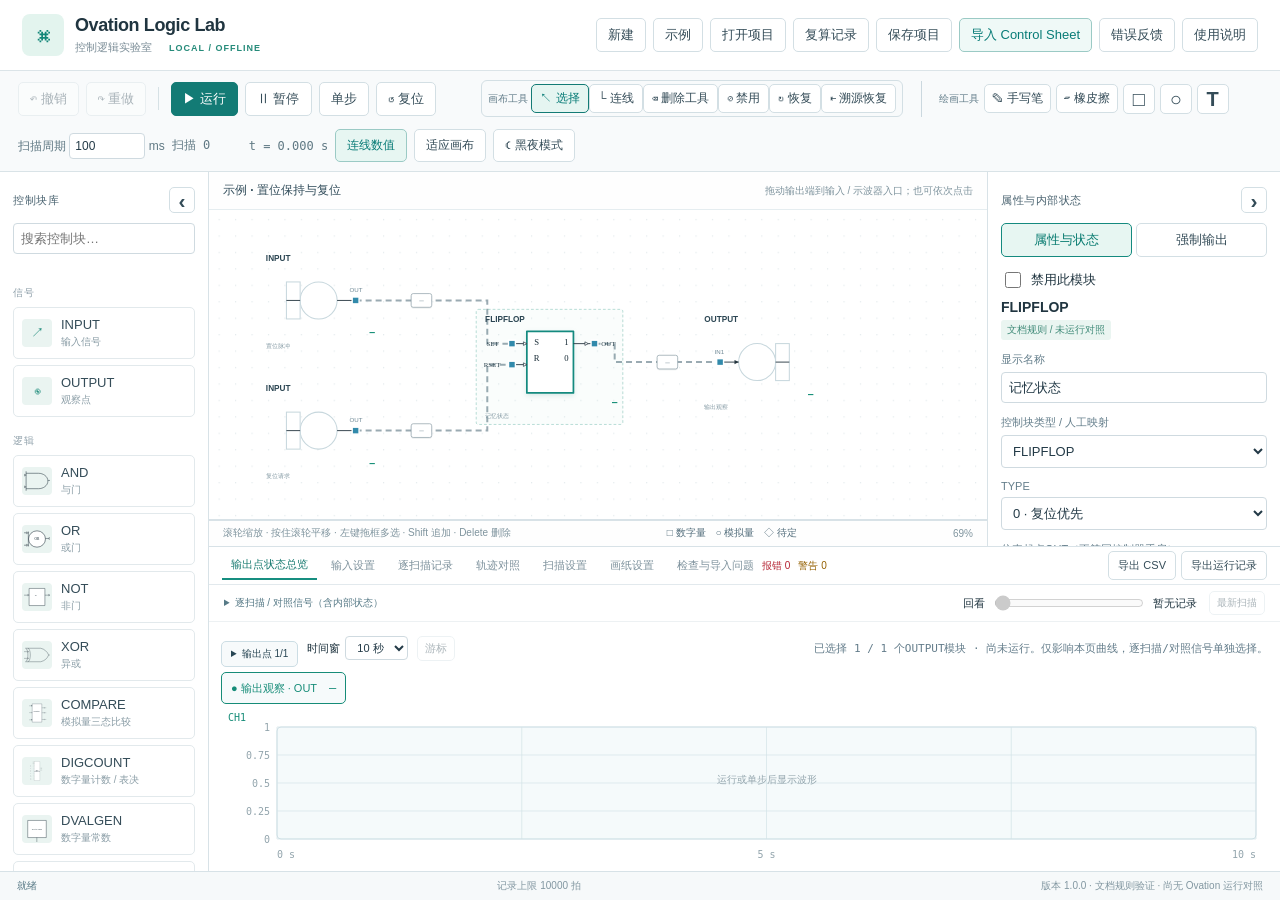
==== index.html @ c14dae56 "Release Ovation Logic Lab 1.0.0 Publish the sanitized offline simulator, current illustrated guide, " ====
<!doctype html>
<html lang="zh-CN"><head><meta charset="utf-8"><meta name="application-version" content="1.0.0"><meta name="viewport" content="width=device-width,initial-scale=1"><title>Ovation Logic Lab · 离线控制逻辑实验室</title><link rel="stylesheet" href="src/style.css"><script defer src="src/project-state.js"></script><script defer src="src/declared-interfaces.js"></script><script defer src="src/exact-math.js"></script><script defer src="src/basic-analog.js"></script><script defer src="src/elementary.js"></script><script defer src="src/pin-record-data.js"></script><script defer src="src/point-records.js"></script><script defer src="src/packed-words.js"></script><script defer src="src/firstout.js"></script><script defer src="src/bcd.js"></script><script defer src="src/transport.js"></script><script defer src="src/core.js"></script><script defer src="src/recompute.js"></script><script defer src="src/svg-identity.js"></script><script defer src="src/svg-structure.js"></script><script defer src="src/bindings.js"></script><script defer src="src/source-semantics.js"></script><script defer src="src/svg-port-names.js"></script><script defer src="src/macro-symbols.js"></script><script defer src="src/svg-auto-ports.js"></script><script defer src="src/sheet-title-block.js"></script><script defer src="src/manual-parameter-defaults.js"></script><script defer src="src/importer.js"></script><script defer src="src/connection-evidence.js"></script><script defer src="src/repair.js"></script><script defer src="src/macros.js"></script><script defer src="src/trace.js"></script><script defer src="src/reference-csv.js"></script><script defer src="src/signal-chart.js"></script><script defer src="src/scopes.js"></script><script defer src="src/source-preview.js"></script><script defer src="src/wire-display.js"></script><script defer src="src/manual-wires.js"></script><script defer src="src/wire-networks.js"></script><script defer src="src/text-input.js"></script><script defer src="src/manual-symbol-data.js"></script><script defer src="src/elementary-symbol-data.js"></script><script defer src="src/symbols.js"></script><script defer src="src/theme.js"></script><script defer src="src/vendor/xlsx.mini.min.js"></script><script defer src="src/input-wave-template.js"></script><script defer src="src/input-wave-excel.js"></script><script defer src="src/input-wave-editor.js"></script><script defer src="src/workspace-layout.js"></script><script defer src="src/paper.js"></script><script defer src="src/canvas-delete.js"></script><script defer src="src/annotations.js"></script><script defer src="src/feedback-report.js"></script><script defer src="src/feedback-ui.js"></script><script defer src="src/output-forces-ui.js"></script><script defer src="src/app.js"></script></head>
<body class="output-overview-open">
<header><div class="brand"><span class="brand-icon">⌘</span><div><h1>Ovation Logic Lab</h1><span>控制逻辑实验室 <b>LOCAL / OFFLINE</b></span></div></div><nav><button data-testid="new" id="new">新建</button><button id="example">示例</button><button id="open">打开项目</button><button id="recompute-record">复算记录</button><button data-testid="save" id="save">保存项目</button><button id="import" class="accent">导入 Control Sheet</button><button id="feedback">错误反馈</button><button id="help">使用说明</button></nav></header>
<section class="toolbar"><div><button id="undo" title="Ctrl+Z">↶ 撤销</button><button id="redo" title="Ctrl+Y">↷ 重做</button><span class="divider"></span><button data-testid="run" id="run" class="primary">▶ 运行</button><button id="pause">Ⅱ 暂停</button><button data-testid="step" id="step">单步</button><button data-testid="reset" id="reset">↺ 复位</button></div><div class="editor-tools"><div class="canvas-tools" role="toolbar" aria-label="画布工具"><span>画布工具</span><button id="select-tool" type="button" aria-pressed="true" title="选择与移动；Esc退出删除模式">↖ 选择</button><button id="wire-tool" type="button" aria-pressed="false" title="点击端口或主线起笔，点击空白放置折点，接到目标端口完成；Esc取消">└ 连线</button><button id="delete-tool" type="button" aria-pressed="false" title="点击删除元素，空白拖框批量删除；Esc退出">⌫ 删除工具</button><button id="disable-tool" type="button" aria-pressed="false" title="点击禁用模块，依赖它的下游自动暂停；保留连线">⊘ 禁用</button><button id="restore-tool" type="button" aria-pressed="false" title="点击恢复被禁用的模块">↻ 恢复</button><button id="trace-output-tool" type="button" aria-pressed="false" title="进入先禁用全部模块，再点击OUTPUT观察点或其IN1端子，累加恢复上游依赖；Esc退出">⇤ 溯源恢复</button></div><div class="drawing-tools" role="toolbar" aria-label="绘画工具"><span title="临时标注不保存，刷新或关闭页面后丢弃">绘画工具</span><button id="pen-tool" type="button" aria-expanded="false" aria-controls="pen-settings" aria-haspopup="dialog" aria-pressed="false" title="在网页上临时手写，Esc退出">✎ 手写笔</button><button id="eraser-tool" type="button" aria-pressed="false" aria-expanded="false" aria-controls="eraser-settings" aria-haspopup="dialog" title="局部擦除">▱ 橡皮擦</button><button id="rect-tool" type="button" class="drawing-symbol" aria-label="方框" aria-pressed="false" aria-expanded="false" aria-controls="rect-settings" aria-haspopup="dialog" title="拖拽画方框，Shift约束正方形">□</button><button id="ellipse-tool" type="button" class="drawing-symbol" aria-label="圆形与椭圆" aria-pressed="false" aria-expanded="false" aria-controls="ellipse-settings" aria-haspopup="dialog" title="拖拽画椭圆，Shift约束正圆">○</button><button id="text-tool" type="button" class="drawing-symbol" aria-label="添加文本" aria-pressed="false" aria-expanded="false" aria-controls="text-settings" aria-haspopup="dialog" title="点击位置输入文字，Ctrl+Enter完成，Esc取消">T</button></div></div><div class="timing"><label>扫描周期 <input id="period" type="number" value="100" min="0.001" step="0.001"> ms</label><span data-testid="tick" id="tick">扫描 0</span><span id="time">t = 0.000 s</span><button id="wire-values" aria-pressed="true" title="显示连线源端状态与数值，模拟量采用6位有效数字；悬停查看完整值">连线数值</button><button id="fit">适应画布</button><button id="theme-toggle" aria-pressed="false">☾ 黑夜模式</button></div></section>
<main><aside class="library"><div class="panel-label"><span class="panel-title">控制块库</span><button id="library-toggle" class="sidebar-toggle" type="button" aria-expanded="true" aria-controls="library-content" aria-label="收起控制块库" title="收起控制块库">‹</button></div><div id="library-content"><input id="search" type="search" placeholder="搜索控制块…"><div id="catalog"></div><div class="library-note">文档基准 REF_1100 · 2006<br>验证范围随块显示。待核查模式禁止运行。</div></div></aside>
<section class="canvas-panel"><div class="canvas-top"><span id="title">未命名逻辑</span><span id="execution-scope-summary" role="status" hidden></span><span id="canvas-hint">点击输出端口，再点击输入端口连线</span></div><div class="canvas-workspace"><svg id="canvas" tabindex="0" aria-label="逻辑组态画布"><defs><pattern id="grid" width="24" height="24" patternUnits="userSpaceOnUse"><circle cx="1" cy="1" r="0.8" fill="#cbd7dc"/></pattern></defs><rect id="paper-surface" pointer-events="none"/><rect id="grid-bg" x="-100000" y="-100000" width="200000" height="200000" fill="url(#grid)"/><rect id="paper-boundary" class="paper-boundary" aria-label="画纸边界" pointer-events="none"/><g id="title-block-layer" pointer-events="none"></g><g id="edge-layer"></g><g id="probe-layer"></g><g id="node-layer"></g><g id="scope-layer"></g><g id="gesture-layer" pointer-events="none"></g></svg><section id="source-panel" class="source-panel hidden"><div class="source-preview-head"><strong id="source-title">原SVG</strong><button id="source-close">关闭对照</button></div><div class="source-preview-tools"><button id="source-overview">整张原图</button><button id="source-focus">定位连接</button><span>滚轮缩放 · 拖动平移 · 点击对象查看属性</span></div><div id="source-viewport"></div><details id="source-object-panel" class="source-object-panel hidden"><summary>所选源对象 · 原始属性</summary><div id="source-object-links"></div><pre id="source-object-details"></pre></details><div id="source-description"></div><div id="source-warnings"></div></section></div><div class="canvas-bottom"><div id="workspace-splitter" role="separator" tabindex="0" aria-label="调整底部面板高度" aria-orientation="horizontal" aria-controls="results-panel" title="按住上沿上下拖动调整底部区域；双击恢复默认高度"></div><span id="selection-hint">滚轮缩放 · 按住滚轮平移 · 左键拖框多选 · Shift 追加 · Delete 删除</span><span class="pin-legend" title="输入和输出引脚形状表示手册定义的信号类型">□ 数字量　○ 模拟量　◇ 待定</span><span id="zoom">100%</span></div></section>
<aside class="inspector"><div class="panel-label"><span class="panel-title">属性与内部状态</span><button id="inspector-toggle" class="sidebar-toggle" type="button" aria-expanded="true" aria-controls="inspector-content" aria-label="收起属性与内部状态" title="收起属性与内部状态">›</button></div><div id="inspector-content"><div id="inspector-tabs" role="tablist" aria-label="模块设置"><button id="properties-tab" role="tab" aria-controls="properties" aria-selected="true">属性与状态</button><button id="forces-tab" role="tab" aria-controls="force-panel" aria-selected="false" tabindex="-1">强制输出</button></div><button id="force-clear-stale" hidden>取消本模块强制</button><div id="properties" role="tabpanel" aria-labelledby="properties-tab"></div><div id="force-panel" role="tabpanel" aria-labelledby="forces-tab" hidden></div></div></aside>
<section id="results-panel" class="results"><div class="results-head"><div><button class="tab active" data-tab="trends">输出点状态总览</button><button class="tab" data-tab="inputs">输入设置</button><button class="tab" data-tab="records">逐扫描记录</button><button class="tab" data-tab="compare">轨迹对照</button><button class="tab" data-tab="execution">扫描设置</button><button class="tab" data-tab="paper">画纸设置</button><button class="tab" data-tab="problems">检查与导入问题 <span class="problem-count error">报错 <span id="issue-count">0</span></span> <span class="problem-count warning">警告 <span id="warning-count">0</span></span></button></div><div><button id="export-csv">导出 CSV</button><button id="export-run">导出运行记录</button></div></div><div class="observation-controls"><details id="signal-picker"><summary>逐扫描 / 对照信号（含内部状态）</summary><div class="signal-actions"><button id="signals-default">前六路输出</button><button id="signals-selected">当前块</button><button id="signals-clear">清空选择</button></div><div id="signal-options"></div></details><label class="history-control">回看 <input id="history-cursor" type="range" min="0" max="0" value="0" step="1" disabled><span id="history-label">暂无记录</span></label><button id="history-latest">最新扫描</button></div><div id="inputs" class="tab-content hidden"><div class="input-settings-toolbar"><label>选择INPUT输入源 <select id="input-source" aria-label="选择INPUT输入源"></select></label><span>时间单位：秒；类型受已连接引脚限制。切换输入源保留草稿，应用后才参与仿真。</span></div><div id="input-settings"></div></div><div id="trends" class="tab-content"><div class="overview-toolbar"><details id="output-overview-picker"><summary>输出点 <span id="output-overview-count">0/0</span></summary><div class="output-overview-controls"><div><strong>选择OUTPUT模块</strong><button id="output-overview-all">全部输出点</button><button id="output-overview-clear">清空输出点</button></div><div id="output-overview-options"></div></div></details><label>时间窗 <select id="overview-window" aria-label="输出总览时间窗"><option value="1">1 秒</option><option value="5">5 秒</option><option value="10" selected>10 秒</option><option value="30">30 秒</option></select></label><button id="overview-cursor" aria-pressed="false" title="开启后点击或拖动图表查看历史采样值">游标</button><span id="output-overview-summary"></span></div><div id="legend"></div><svg id="chart" class="signal-chart" viewBox="0 0 600 200" preserveAspectRatio="none" aria-label="信号变化曲线"></svg></div><div id="records" class="tab-content hidden"></div><div id="compare" class="tab-content hidden"><div class="compare-form"><label>参考 JSON / CSV <input id="reference-file" type="file" accept=".json,.csv"></label><span id="reference-name">未载入</span><label>来源 <select id="reference-kind"><option value="">请选择来源</option><option value="simulator">模拟器生成</option><option value="manual">人工整理</option><option value="ovation-runtime">Ovation 运行采集</option></select></label><label>来源与工况依据 <input id="reference-note" type="text" placeholder="设备/版本、工况、采集或整理方法"></label><label>绝对容差 <input id="compare-abs" type="number" min="0" step="any" value="0"></label><label>相对容差 <input id="compare-rel" type="number" min="0" step="any" value="0"></label><label>时间容差（秒）<input id="compare-time" type="number" min="0" step="any" value="0"></label><button id="compare-run">对照所选信号</button><button id="export-comparison" disabled>导出对照报告</button></div><div id="comparison-result" class="source-note">先运行当前组态，选择观察信号，并载入参考轨迹。按相同 tick 对齐；布尔值精确比较。参考格式见 README。</div></div><div id="execution" class="tab-content hidden"></div><div id="paper" class="tab-content hidden"></div><div id="problems" class="tab-content hidden"><div id="issues" data-testid="issues"></div></div></section>
</main><footer><span data-testid="status" id="status" role="status">就绪</span><span id="recording-capacity"></span><span>版本 1.0.0 · 文档规则验证 · 尚无 Ovation 运行对照</span></footer>

<div id="pen-settings" class="drawing-settings" data-drawing-settings="pen" popover="auto" role="dialog" aria-label="手写笔设置"><div class="drawing-settings-head"><strong>手写笔</strong><button id="pen-settings-close" type="button" aria-label="关闭手写笔设置">×</button></div><label class="pen-width-label">粗细<select id="pen-width" aria-label="笔画粗细"><option value="1">1</option><option value="2">2</option><option value="4" selected>4</option><option value="8">8</option><option value="12">12</option><option value="16">16</option></select></label><div class="annotation-colors" role="group" aria-label="手写笔颜色"><button type="button" data-drawing-color="#dc2626" data-pen-color="#dc2626" aria-label="红色" title="红色" aria-pressed="true" style="--pen-color:#dc2626"></button><button type="button" data-drawing-color="#ea580c" data-pen-color="#ea580c" aria-label="橙色" title="橙色" aria-pressed="false" style="--pen-color:#ea580c"></button><button type="button" data-drawing-color="#eab308" data-pen-color="#eab308" aria-label="黄色" title="黄色" aria-pressed="false" style="--pen-color:#eab308"></button><button type="button" data-drawing-color="#16a34a" data-pen-color="#16a34a" aria-label="绿色" title="绿色" aria-pressed="false" style="--pen-color:#16a34a"></button><button type="button" data-drawing-color="#2563eb" data-pen-color="#2563eb" aria-label="蓝色" title="蓝色" aria-pressed="false" style="--pen-color:#2563eb"></button><button type="button" data-drawing-color="#9333ea" data-pen-color="#9333ea" aria-label="紫色" title="紫色" aria-pressed="false" style="--pen-color:#9333ea"></button><button type="button" data-drawing-color="#111827" data-pen-color="#111827" aria-label="黑色" title="黑色" aria-pressed="false" style="--pen-color:#111827"></button><button type="button" data-drawing-color="#ffffff" data-pen-color="#ffffff" aria-label="白色" title="白色" aria-pressed="false" style="--pen-color:#ffffff"></button></div></div>
<div id="rect-settings" class="drawing-settings" data-drawing-settings="rect" popover="auto" role="dialog" aria-label="方框设置"><div class="drawing-settings-head"><strong>方框</strong><button id="rect-settings-close" type="button" aria-label="关闭方框设置">×</button></div><label class="pen-width-label">粗细<select id="rect-width" aria-label="笔画粗细"><option value="1">1</option><option value="2">2</option><option value="4" selected>4</option><option value="8">8</option><option value="12">12</option><option value="16">16</option></select></label><div class="annotation-colors" role="group" aria-label="方框颜色"><button type="button" data-drawing-color="#dc2626" aria-label="红色" title="红色" aria-pressed="true" style="--pen-color:#dc2626"></button><button type="button" data-drawing-color="#ea580c" aria-label="橙色" title="橙色" aria-pressed="false" style="--pen-color:#ea580c"></button><button type="button" data-drawing-color="#eab308" aria-label="黄色" title="黄色" aria-pressed="false" style="--pen-color:#eab308"></button><button type="button" data-drawing-color="#16a34a" aria-label="绿色" title="绿色" aria-pressed="false" style="--pen-color:#16a34a"></button><button type="button" data-drawing-color="#2563eb" aria-label="蓝色" title="蓝色" aria-pressed="false" style="--pen-color:#2563eb"></button><button type="button" data-drawing-color="#9333ea" aria-label="紫色" title="紫色" aria-pressed="false" style="--pen-color:#9333ea"></button><button type="button" data-drawing-color="#111827" aria-label="黑色" title="黑色" aria-pressed="false" style="--pen-color:#111827"></button><button type="button" data-drawing-color="#ffffff" aria-label="白色" title="白色" aria-pressed="false" style="--pen-color:#ffffff"></button></div></div>
<div id="ellipse-settings" class="drawing-settings" data-drawing-settings="ellipse" popover="auto" role="dialog" aria-label="圆形与椭圆设置"><div class="drawing-settings-head"><strong>圆形与椭圆</strong><button id="ellipse-settings-close" type="button" aria-label="关闭圆形与椭圆设置">×</button></div><label class="pen-width-label">粗细<select id="ellipse-width" aria-label="笔画粗细"><option value="1">1</option><option value="2">2</option><option value="4" selected>4</option><option value="8">8</option><option value="12">12</option><option value="16">16</option></select></label><div class="annotation-colors" role="group" aria-label="圆形与椭圆颜色"><button type="button" data-drawing-color="#dc2626" aria-label="红色" title="红色" aria-pressed="true" style="--pen-color:#dc2626"></button><button type="button" data-drawing-color="#ea580c" aria-label="橙色" title="橙色" aria-pressed="false" style="--pen-color:#ea580c"></button><button type="button" data-drawing-color="#eab308" aria-label="黄色" title="黄色" aria-pressed="false" style="--pen-color:#eab308"></button><button type="button" data-drawing-color="#16a34a" aria-label="绿色" title="绿色" aria-pressed="false" style="--pen-color:#16a34a"></button><button type="button" data-drawing-color="#2563eb" aria-label="蓝色" title="蓝色" aria-pressed="false" style="--pen-color:#2563eb"></button><button type="button" data-drawing-color="#9333ea" aria-label="紫色" title="紫色" aria-pressed="false" style="--pen-color:#9333ea"></button><button type="button" data-drawing-color="#111827" aria-label="黑色" title="黑色" aria-pressed="false" style="--pen-color:#111827"></button><button type="button" data-drawing-color="#ffffff" aria-label="白色" title="白色" aria-pressed="false" style="--pen-color:#ffffff"></button></div></div>
<div id="text-settings" class="drawing-settings" data-drawing-settings="text" popover="auto" role="dialog" aria-label="文本设置"><div class="drawing-settings-head"><strong>文本</strong><button id="text-settings-close" type="button" aria-label="关闭文本设置">×</button></div><label class="drawing-size-label" for="text-size">字号 <input id="text-size" type="number" min="8" max="96" step="1" value="20" aria-label="文本字号"><span>px</span></label><div class="annotation-colors" role="group" aria-label="文本颜色"><button type="button" data-drawing-color="#dc2626" aria-label="红色" title="红色" aria-pressed="true" style="--pen-color:#dc2626"></button><button type="button" data-drawing-color="#ea580c" aria-label="橙色" title="橙色" aria-pressed="false" style="--pen-color:#ea580c"></button><button type="button" data-drawing-color="#eab308" aria-label="黄色" title="黄色" aria-pressed="false" style="--pen-color:#eab308"></button><button type="button" data-drawing-color="#16a34a" aria-label="绿色" title="绿色" aria-pressed="false" style="--pen-color:#16a34a"></button><button type="button" data-drawing-color="#2563eb" aria-label="蓝色" title="蓝色" aria-pressed="false" style="--pen-color:#2563eb"></button><button type="button" data-drawing-color="#9333ea" aria-label="紫色" title="紫色" aria-pressed="false" style="--pen-color:#9333ea"></button><button type="button" data-drawing-color="#111827" aria-label="黑色" title="黑色" aria-pressed="false" style="--pen-color:#111827"></button><button type="button" data-drawing-color="#ffffff" aria-label="白色" title="白色" aria-pressed="false" style="--pen-color:#ffffff"></button></div></div>
<div id="eraser-settings" popover="auto" role="dialog" aria-label="橡皮擦模式"><div class="eraser-settings-head"><button id="eraser-settings-close" type="button" aria-label="关闭橡皮擦设置">×</button></div><button class="eraser-option" type="button" data-eraser-mode="stroke" aria-pressed="false"><strong>整笔擦除</strong></button><button class="eraser-option" type="button" data-eraser-mode="local" aria-pressed="true"><strong>局部擦除</strong></button><div id="eraser-size-controls"><label for="eraser-size">大小</label><input id="eraser-size" type="range" min="4" max="120" step="1" value="24" aria-label="局部擦除大小"><input id="eraser-size-value" type="number" min="4" max="120" step="1" value="24" aria-label="局部擦除直径"><span>px</span></div></div>
<dialog id="feedback-dialog" aria-labelledby="feedback-heading">
 <div class="feedback-head"><div><h2 id="feedback-heading">错误反馈</h2><p>写清问题、添加图片，导出后作为邮件附件发给开发者。</p></div><button id="feedback-dismiss" type="button" aria-label="关闭反馈">×</button></div>
 <div class="feedback-body"><p class="feedback-tip">所有内容均可选填，可直接导出。当前仿真已暂停。草稿保留在本页，关闭反馈窗口后仍可继续填写；刷新或关闭网页后清空。</p>
 <div class="feedback-grid"><fieldset><legend>1. 描述问题</legend>
  <label for="feedback-title">一句话概括问题</label><input id="feedback-title" type="text" maxlength="120" placeholder="例如：导入后，AND的IN3没有连线">
  <div class="feedback-field-row"><div><label for="feedback-area">问题发生在哪个区域？</label><select id="feedback-area"><option value="">未指定（可选）</option><option>导入 Control Sheet</option><option>画布与连线</option><option>模块参数与引脚</option><option>输入设置</option><option>运行与输出</option><option>示波器</option><option>保存与打开</option><option>其他</option></select></div><div><label for="feedback-object">涉及哪个模块或页面？</label><input id="feedback-object" type="text" placeholder="例如：进水阀延时 / ONDELAY"></div></div>
  <label for="feedback-steps">怎么操作会出现？</label><textarea id="feedback-steps" rows="3" placeholder="1. 打开哪个文件或示例&#10;2. 修改了什么、点击了什么&#10;3. 在哪一步出现问题"></textarea>
  <label for="feedback-expected">原本期望看到什么？</label><textarea id="feedback-expected" rows="2" placeholder="例如：输入置位0.4秒后，OUT应变为TRUE"></textarea>
  <label for="feedback-actual">实际出现了什么现象？</label><textarea id="feedback-actual" rows="3" placeholder="例如：ACT停在0.3，OUT一直为FALSE；也可粘贴报错文字"></textarea>
  <label for="feedback-frequency">能否重复出现？</label><select id="feedback-frequency"><option value="">暂不确定</option><option>每次都发生</option><option>偶尔发生</option><option>只出现过一次</option></select>
 </fieldset><div class="feedback-side"><fieldset><legend>2. 添加截图或图片 <span id="feedback-image-count">0/6</span></legend><div class="feedback-image-actions"><button id="feedback-capture" type="button">截图</button><button id="feedback-add-image" type="button">选择图片</button><input id="feedback-images" type="file" accept="image/png,image/jpeg,image/webp" multiple hidden></div><p>点击“截图”后，在浏览器中选择当前窗口或标签页；取得一张图片后立即停止共享。</p><p>也可按 <kbd>Win</kbd> + <kbd>Shift</kbd> + <kbd>S</kbd> 截取局部，回到这里按 <kbd>Ctrl</kbd> + <kbd>V</kbd> 粘贴。每张图下可补充说明。</p><p class="source-note">图片可选，支持PNG/JPG/WebP；最多6张，每张不超过10MB。</p><div id="feedback-image-list"></div></fieldset>
 <fieldset><legend>3. 选择复现资料并导出</legend><p id="feedback-context"></p><button id="feedback-update" type="button">更新现场记录</button><p>自动附上软件版本、当前报错/警告、所选模块、当前扫描快照和页面异常记录。</p><label class="feedback-check"><input id="feedback-include-project" type="checkbox" checked>附上当前工程（含原始导入资料，便于复现）</label><label class="feedback-check"><input id="feedback-include-run" type="checkbox">附完整运行记录（包含工程，供复算）</label><small id="feedback-run-count"></small><p>导出ZIP内有文字说明、结构化记录和独立图片，开发者与大模型均可读取。</p></fieldset></div></div></div>
 <div class="feedback-foot"><p id="feedback-status" role="status">内容均可选填，可按需要添加文字、图片或附件后导出。</p><div><button id="feedback-new" type="button">清空重填</button><button id="feedback-close" type="button">关闭，保留草稿</button><button id="feedback-export" type="button" class="primary">导出反馈ZIP</button></div></div>
</dialog>
<canvas id="annotation-canvas" aria-label="临时绘图标注"></canvas><dialog id="import-sheet-dialog" aria-labelledby="import-sheet-title"><h2 id="import-sheet-title">选择要编辑的 Control Sheet</h2><p>这些文件包含多张候选图纸。请选择主图；宏文件保留为定义，其余主图只保留原文并提示。取消可返回当前图纸。</p><p id="import-sheet-info" role="status"></p><div id="import-sheet-choices" role="radiogroup" aria-label="候选图纸"></div><div class="recompute-actions"><button id="import-sheet-apply" class="primary" disabled>导入所选主图</button><button id="import-sheet-cancel">取消</button></div></dialog>
<dialog id="recompute-dialog" aria-labelledby="recompute-title"><h2 id="recompute-title">运行记录复算</h2><p id="recompute-info"></p><p class="source-note">按记录工程及声明模型用当前引擎复算全部快照。当前运行已暂停；载入前保留画布和历史。复算一致不代表来源真实性或Ovation现场准确性。</p><progress id="recompute-progress" value="0" max="1"></progress><p id="recompute-status" role="status"></p><pre id="recompute-details"></pre><div class="recompute-actions"><button id="recompute-start" class="primary" disabled>开始复算</button><button id="recompute-load" disabled>载入结果</button><button id="recompute-report" disabled>导出报告</button><button id="recompute-close">关闭</button></div></dialog>
<input id="recompute-file" type="file" accept=".json" hidden>
<input id="open-file" type="file" accept=".json" hidden><input id="import-files" data-testid="import-files" type="file" accept=".svg,.mcr,.tft,.xml" multiple hidden>
</body></html>
---- src/style.css ----
:root{font-family:Inter,"Segoe UI","Microsoft YaHei",sans-serif;color:#203540;background:#edf2f4;font-size:13px;font-synthesis:none}*{box-sizing:border-box}body{margin:0;height:100vh;min-width:1080px;min-height:700px;display:flex;flex-direction:column}button,input,select,textarea{font:inherit}button{border:1px solid #d3dfe4;border-radius:5px;background:#fff;color:#344c58;padding:7px 11px;cursor:pointer;white-space:nowrap}button:hover{border-color:#199b93;background:#f0fbf9}button:disabled{opacity:.4;cursor:default}button.primary{background:#137b75;border-color:#137b75;color:white}button.accent{color:#087c77;border-color:#9bcac5;background:#eff9f7}input,select,textarea{border:1px solid #cfdae0;border-radius:4px;background:white;padding:7px;color:#233a47;max-width:100%}textarea{resize:vertical;min-height:70px;font-family:Consolas,monospace}header{display:flex;justify-content:space-between;align-items:center;padding:14px 22px;background:#fff;border-bottom:1px solid #dbe4e8;gap:16px}h1{font-size:18px;margin:0 0 3px;font-weight:650;letter-spacing:-.4px}.brand{display:flex;align-items:center;gap:11px}.brand-icon{font-size:28px;background:#e3f4ee;color:#128779;border-radius:8px;width:42px;height:42px;text-align:center;line-height:42px}.brand>div>span{font-size:11px;color:#7b8d97}.brand b{font-size:9px;color:#268b7a;letter-spacing:1px;margin-left:14px}nav{display:flex;gap:7px}.toolbar{display:flex;justify-content:space-between;align-items:center;background:#f8fafb;padding:9px 18px;border-bottom:1px solid #d9e3e7;gap:12px}.toolbar>div{display:flex;gap:7px;align-items:center}.divider{width:1px;background:#d6e1e5;height:23px;margin:0 5px}.timing{font-size:12px;color:#607984}.timing input{width:76px;padding:5px}#tick,#time{font-family:Consolas,monospace;min-width:70px}main{flex:1;min-height:0;display:grid;grid-template-columns:208px minmax(360px,1fr) 292px;grid-template-rows:minmax(260px,1fr) 248px;gap:1px;background:#d8e2e7}.library,.inspector{background:#fff;overflow:auto;padding:15px 13px}.library{grid-row:1/3}.panel-label{font-size:11px;font-weight:700;letter-spacing:.8px;margin-bottom:15px;color:#4a6370}.panel-label span{font-size:10px;color:#93a2aa;float:right;font-weight:400}#search{width:100%;margin-bottom:15px}.group-title{font-size:10px;color:#90a1ab;margin:17px 0 7px;letter-spacing:1px}.block-choice{display:flex;align-items:center;gap:9px;width:100%;margin-bottom:6px;padding:9px 8px;text-align:left;border-color:#e2e9ec}.block-choice .glyph{width:30px;height:28px;border-radius:4px;background:#eaf4f1;color:#248f7e;display:grid;place-items:center;font-size:13px}.block-choice small{display:block;color:#8a9da6;font-size:10px;margin-top:3px}.block-choice.pending .glyph{background:#fff3df;color:#ab7e38}.library-note{font-size:10px;color:#81959f;line-height:1.8;margin-top:24px;border-top:1px solid #e4ebee;padding-top:15px}.canvas-panel{display:flex;flex-direction:column;min-height:0;background:#f8fbfc;position:relative;overflow:hidden}.canvas-top,.canvas-bottom{display:flex;justify-content:space-between;gap:16px;align-items:center;color:#7f949e;font-size:10px;padding:10px 14px;background:#ffffffd9}.canvas-top{border-bottom:1px solid #e5edf0}.canvas-top #title{color:#324d5b;font-size:12px;font-weight:600}.canvas-bottom{border-top:1px solid #e5edf0;padding:6px 14px}#canvas{flex:1;min-height:0;width:100%;outline:none;touch-action:none;user-select:none}#canvas.connecting{cursor:crosshair}.logic-node{cursor:grab}.node-body{fill:#fff;stroke:#c7d7dd;stroke-width:1.5}.logic-node.selected .node-body{stroke:#148a7f;stroke-width:2.5;filter:drop-shadow(0 3px 4px #0e6f6b22)}.logic-node.unknown .node-body{fill:#fff8eb;stroke:#dba755;stroke-dasharray:5 3}.node-title{font-size:12px;font-weight:600;fill:#2c4653}.node-subtitle{font-size:9px;fill:#8399a3}.node-value{font-size:13px;fill:#0c8b72;font-family:Consolas,monospace;font-weight:700}.port-label{font-size:9px;fill:#6d8794}.port{fill:#8298a6;stroke:#fff;stroke-width:2;cursor:crosshair}.port.boolean{fill:#328aab}.port.analog{fill:#a37bb9}.port:hover{stroke:#0c9d88;stroke-width:4}.wire{fill:none;stroke:#91abb7;stroke-width:2;cursor:pointer}.wire:hover{stroke-width:4}.inspector .empty{color:#8b9fa9;line-height:1.9;margin:24px 4px}.field{display:grid;gap:5px;margin:12px 0}.field label{font-size:11px;color:#647e8b}.field input,.field select,.field textarea{width:100%}.field-row{display:flex;gap:8px}.field-row .field{flex:1}.prop-section{border-top:1px solid #e5ecef;margin-top:15px;padding-top:12px;font-size:11px;color:#5e7a88}.prop-title{font-weight:650;font-size:14px;margin:0 0 5px}.badge{display:inline-block;font-size:10px;border-radius:3px;padding:3px 6px;background:#eaf5f1;color:#428c7a}.badge.warn{background:#fff3df;color:#a27732}.source-note{font-size:10px;line-height:1.6;color:#8799a3;margin:10px 0}.property-actions{display:flex;gap:6px;margin-top:14px}.property-actions button{flex:1}#state-view{font-family:Consolas,monospace;white-space:pre-wrap;color:#327b6e;font-size:11px}.results{grid-column:2/4;background:#fff;min-height:0;display:flex;flex-direction:column}.results-head{display:flex;align-items:center;justify-content:space-between;border-bottom:1px solid #e2e9ed;padding:4px 13px;gap:12px}.results-head>div{display:flex;gap:5px}.results-head button{font-size:11px;padding:6px 9px}.tab{border:none;border-radius:0;color:#7e929d;background:none}.tab.active{border-bottom:2px solid #168e80;color:#197b71}.tab-content{padding:10px 15px;overflow:auto;flex:1;min-height:0}.hidden{display:none!important}#trends{display:flex;flex-direction:column}#legend{display:flex;gap:16px;font-size:10px;color:#728c99;flex-wrap:wrap;min-height:20px}#chart{width:100%;flex:1;min-height:95px;overflow:visible}#chart text{font:10px Consolas,monospace;fill:#93a5ad}#chart .gridline{stroke:#edf1f3;stroke-width:1}.issue{padding:9px 10px;border:1px solid #eedbc0;border-left:3px solid #d1a257;border-radius:3px;margin-bottom:7px;background:#fffcf7;display:flex;justify-content:space-between;gap:12px;font-size:11px;align-items:center}.issue.warning{border-color:#dfe7eb;border-left-color:#89a9b8;background:#f9fbfc}.issue button{font-size:10px;padding:4px 7px}.issue small{color:#95a0a7;display:block;margin-top:3px}table{border-collapse:collapse;width:100%;font:11px Consolas,monospace;white-space:nowrap}th,td{border-bottom:1px solid #e6edef;padding:6px 10px;text-align:right}th{background:#f4f8f9;color:#758c96;position:sticky;top:0}footer{display:flex;justify-content:space-between;gap:18px;background:#f6f9fa;border-top:1px solid #d7e2e7;padding:7px 17px;font-size:10px;color:#8297a1}#status{color:#557784;overflow:hidden;text-overflow:ellipsis;white-space:nowrap;max-width:70%}#status.error{color:#af6336}details{font-size:10px;color:#81939b;margin-top:12px}details pre{white-space:pre-wrap;word-break:break-all;max-height:180px;overflow:auto}.port-pending{stroke:#e19c2d!important;stroke-width:4!important}@media(max-height:800px){main{grid-template-rows:minmax(230px,1fr) 190px}header{padding:9px 18px}.block-choice{padding:7px}}

.candidate-card{border:1px dashed #cda65d;background:#fffaf0;border-radius:5px;padding:12px;margin:0 0 12px;font-size:11px}.candidate-controls{display:flex;gap:12px}.candidate-controls>div{display:flex;gap:8px;flex:1}.candidate-controls .field{flex:1;margin:5px 0}.candidate-card>input{width:100%;margin:8px 0}.candidate-actions{display:flex;gap:8px}.candidate-card select{font-size:11px}
.input-pin{font-size:11px;padding:8px 0;border-bottom:1px solid #edf1f3}.input-pin button{margin-top:5px;max-width:100%;overflow-wrap:anywhere;font-size:10px}.wave-switch{display:flex;gap:6px;align-items:end;margin-bottom:6px}.wave-switch .field{min-width:0;flex:1;margin:4px 0}.wave-switch button{padding:5px;margin-bottom:4px}
.observation-controls{display:flex;align-items:center;gap:12px;padding:6px 15px;border-bottom:1px solid #edf1f3;font-size:11px;position:relative}.observation-controls button{font-size:10px;padding:4px 7px}#signal-picker{margin:0;color:#577a87}#signal-picker[open]{position:absolute;top:5px;left:15px;z-index:5;background:#fff;border:1px solid #d7e2e7;padding:8px;box-shadow:0 5px 20px #1f4a6420;width:330px}.signal-actions{display:flex;gap:5px;margin:8px 0}#signal-options{max-height:210px;overflow:auto}#signal-options label{display:flex;gap:6px;align-items:center;padding:4px;font-size:11px;overflow-wrap:anywhere}.history-control{margin-left:auto;display:flex;align-items:center;gap:7px;white-space:nowrap}.history-control input{width:150px;padding:0}#chart .history-marker{stroke:#587e91;stroke-dasharray:4 3}tr.current-scan td{background:#eef8f4}
.compare-form{display:flex;flex-wrap:wrap;gap:6px 12px;align-items:end;font-size:11px}.compare-form label{display:flex;flex-direction:column;gap:4px}.compare-form input[type=number]{width:105px}.compare-form input[type=text]{width:270px}.compare-form input[type=file]{width:170px;font-size:10px}.compare-form button{font-size:11px}.comparison-summary{font-size:12px;font-weight:600;color:#477b72}#comparison-result td:nth-child(3){text-align:left}
.scope-object{overflow:visible}.scope-panel{width:100%;height:100%;background:#fff;border:1.5px solid #8bb8b2;border-radius:8px;box-shadow:0 5px 15px #264a6026;display:flex;flex-direction:column;position:relative;color:#294b58;font-size:12px;user-select:text;overflow:hidden}.scope-head{display:flex;align-items:center;gap:6px;padding:6px 8px;background:#edf7f3;border-bottom:1px solid #d7e9e3;flex-shrink:0}.scope-head [data-scope-drag]{cursor:move;white-space:nowrap;touch-action:none;user-select:none;font-size:11px;padding:5px 2px}.scope-head input{min-width:0;flex:1;padding:3px 5px;border-color:transparent;background:transparent;font-weight:600}.scope-head input:focus{border-color:#8bb8b2;background:white}.scope-head button{border:none;background:transparent;font-size:18px;padding:0 5px;line-height:25px}.scope-tools{display:flex;align-items:center;justify-content:space-between;gap:8px;padding:5px 10px;border-bottom:1px solid #edf1f2;font-size:11px;position:relative;z-index:1}.scope-tools details{margin:0;color:#267c72;font-size:11px}.scope-tools summary{cursor:pointer}.scope-tools select{padding:3px;font-size:10px}.scope-picker{position:absolute;top:30px;left:8px;right:8px;max-height:155px;overflow:auto;padding:7px;background:white;border:1px solid #9ac6bc;border-radius:4px;box-shadow:0 3px 10px #20403922}.scope-picker button{font-size:10px;padding:3px 7px;margin:0 6px 4px 0}.scope-picker label{display:flex;align-items:center;gap:6px;padding:4px;font-size:11px;overflow-wrap:anywhere}.scope-time{font:10px Consolas,"Microsoft YaHei",monospace;color:#7e929c;padding:5px 10px;flex-shrink:0}.scope-values{flex:1;min-height:0;overflow:auto;padding:0 10px 15px}.scope-lane{padding:5px 0;border-bottom:1px solid #e9f0f2}.scope-caption{display:flex;justify-content:space-between;align-items:baseline;gap:8px;font-size:10px;overflow-wrap:anywhere}.scope-caption span{min-width:0}.scope-caption strong{font:11px Consolas,monospace;white-space:nowrap;user-select:text}.scope-plot{width:100%;height:70px;display:block;overflow:hidden}.scope-plot text{font:10px Consolas,monospace;fill:#7e929c}.scope-grid{stroke:#e6eeef;stroke-width:1}.scope-warning{color:#b17b36;font-size:10px;margin:4px 0}.scope-empty{font-size:11px;color:#78929b;padding:14px 0}.scope-lane button{font-size:10px;padding:3px 7px}.scope-resize{position:absolute;bottom:2px;right:2px;width:16px;height:16px;cursor:nwse-resize;touch-action:none;background:repeating-linear-gradient(135deg,transparent,transparent 3px,#88b3ad 3px,#88b3ad 4px);clip-path:polygon(100% 0,100% 100%,0 100%)}

.probe-wire{fill:none;stroke-width:2;stroke-dasharray:5 4;cursor:pointer;pointer-events:stroke}.probe-wire:hover,.probe-wire.selected{stroke-width:4;stroke-dasharray:8 3}.scope-probe-input{fill:#fff;stroke:#168c78;stroke-width:2.5;cursor:crosshair}.scope-probe-input:hover{fill:#d6f4eb;stroke-width:4}.state-probe-source{fill:#fff;stroke-width:2;pointer-events:none}.scope-tools [data-scope-connect]{padding:3px 6px;font-size:10px;color:#087c77;background:#eff9f7;border-color:#a5cec6}.state-probe-choice{font-size:10px;padding:5px 7px;margin:3px 4px 3px 0;color:#087c77}

.probe-hit{stroke:transparent;stroke-width:12;fill:none;pointer-events:stroke;cursor:pointer}

.import-audit-summary{font-size:11px;padding:10px 12px;margin-bottom:10px;border:1px solid #c6e2da;border-radius:5px;background:#f2faf7;color:#3e7165}.import-audit-summary p{font-size:10px;color:#78928b}.import-audit-summary button{font-size:11px;padding:5px 8px}

.canvas-workspace{display:flex;flex:1;min-height:0;min-width:0} .canvas-workspace #canvas{min-width:180px}.source-panel{width:48%;min-width:290px;display:flex;flex-direction:column;border-left:1px solid #b8d3cf;background:#fff;min-height:0}.source-preview-head{display:flex;justify-content:space-between;align-items:center;gap:8px;padding:8px 10px;border-bottom:1px solid #dce9e6;font-size:11px}.source-preview-head strong{overflow:hidden;text-overflow:ellipsis;white-space:nowrap}.source-preview-head button,.source-preview-tools button{font-size:10px;padding:4px 7px}.source-preview-tools{display:flex;flex-wrap:wrap;align-items:center;gap:6px;padding:6px 10px;color:#829790;font-size:10px}#source-viewport{flex:1;min-height:0;min-width:0;overflow:hidden;background:white}#source-viewport>svg{width:100%;height:100%}#source-description,#source-warnings{padding:6px 10px;font-size:10px;line-height:1.5;flex-shrink:0}#source-description{color:#478675;background:#f2faf6}#source-warnings{color:#a97534;max-height:85px;overflow:auto}#source-warnings:empty{display:none}.repair-instruction{font-size:11px;color:#51897c;line-height:1.7}.import-audit-summary button+button{margin-left:6px}#repair-cancel{font-size:11px;margin-top:8px}

.repair-choice-wire{stroke:#d59222;stroke-width:3;stroke-dasharray:8 5;fill:none;pointer-events:none}.repair-choice-label{font-size:11px;fill:#ae781e;pointer-events:none}

.execution-controls{display:flex;align-items:end;gap:12px}.execution-controls .field{margin:0}#execution-summary{font-weight:600;color:#327b6e}#execution-active-order{font:11px Consolas,monospace;overflow-wrap:anywhere;margin:7px 0}#execution-order{padding:0;list-style:none;max-height:190px;overflow:auto;border:1px solid #e2e9ed}#execution-order li{display:flex;align-items:center;gap:5px;padding:4px 8px;border-bottom:1px solid #edf1f3;font-size:11px}#execution-order li span{flex:1}#execution-order button{padding:3px 8px}.execution-errors{color:#af6336;font-size:11px;margin:8px 0}

.gesture-wire{fill:none;stroke:#168c78;stroke-width:2.5;stroke-dasharray:6 4}.selection-box{fill:#168c781a;stroke:#168c78;stroke-width:1.5;stroke-dasharray:5 3}.selection-member{display:block;max-width:100%;margin:6px 0;font-size:11px;overflow-wrap:anywhere}

.port.selectable-port{stroke-dasharray:2 2}

.source-object-panel{flex-shrink:0;max-height:min(190px,35%);overflow:auto;border-top:1px solid #dce9e6;padding:7px 10px;font-size:10px}.source-object-panel pre{font-size:10px;white-space:pre-wrap;overflow-wrap:anywhere}.source-object-panel button{font-size:10px;margin:4px 5px 4px 0;padding:4px 6px}.source-object-panel summary{cursor:pointer;color:#397b70}

#recompute-dialog{width:min(760px,90vw);max-height:85vh;border:1px solid #aacdc5;border-radius:9px;padding:20px;color:#294b58}#recompute-dialog::backdrop{background:#163e5366}#recompute-dialog h2{font-size:18px;margin:0 0 12px}#recompute-dialog progress{width:100%;accent-color:#168c78}#recompute-dialog pre{max-height:40vh;overflow:auto;white-space:pre-wrap;overflow-wrap:anywhere;font-size:11px}.recompute-actions{display:flex;gap:8px;flex-wrap:wrap;margin-top:12px}
#import-sheet-dialog{width:min(660px,90vw);max-height:85vh;overflow:auto;border:1px solid #aacdc5;border-radius:9px;padding:20px;color:#294b58}#import-sheet-dialog::backdrop{background:#163e5366}#import-sheet-dialog h2{font-size:18px;margin:0 0 12px}#import-sheet-dialog p{font-size:12px;line-height:1.6;overflow-wrap:anywhere}.import-sheet-choice{display:grid;grid-template-columns:20px 1fr;gap:4px 8px;padding:12px 8px;border-bottom:1px solid #dce9e6;cursor:pointer;overflow-wrap:anywhere}.import-sheet-choice input{grid-row:span 2;align-self:center;width:auto}.import-sheet-choice span{font-size:13px;font-weight:600}.import-sheet-choice small{font-size:11px;color:#628079}.import-sheet-choice:has(input:disabled){opacity:.65;cursor:default}
#source-file-usage{margin:10px 0}#source-file-usage td,#source-file-usage th{text-align:left;white-space:normal;overflow-wrap:anywhere}#source-file-usage td:first-child{width:32%}

#recompute-status[data-status="matched"]{color:#107b69}#recompute-status[data-status="invalid"],#recompute-status[data-status="different"]{color:#a95435}

/* Source values at the selected snapshot; label visibility never changes the simulation. */
.wire.boolean{stroke-dasharray:6 4}.wire.boolean.set{stroke:#d32f2f}.wire.boolean.reset{stroke:#000}.wire.analog{stroke:#718d9b;stroke-dasharray:none}.wire.unavailable{stroke:#9aaab2}.wire.unknown{stroke-dasharray:2 4}.wire.selected{stroke-width:4}.logic-edge{cursor:pointer}.wire-label{color:#465d68}.wire-label rect{fill:#fff;stroke:currentColor;stroke-width:1;filter:drop-shadow(0 1px 1px #263e4820)}.wire-label text{font:11px Consolas,monospace;fill:currentColor}.wire-label.boolean.set{color:#d32f2f}.wire-label.boolean.reset{color:#000}.wire-label.unavailable{color:#8d9fa8}.hide-wire-values .wire-label{display:none}#wire-values[aria-pressed="true"]{color:#087c77;background:#e7f6f2;border-color:#9bcac5}

.probe-wire.boolean.set{stroke:#d32f2f}.probe-wire.boolean.reset{stroke:#000}.probe-wire.boolean{stroke-dasharray:6 4}.probe-wire.analog{stroke-dasharray:none}.probe-wire.unavailable{stroke:#9aaab2}

.port.packed16{fill:#bd893e;stroke-dasharray:3 2}.wire.packed16{stroke-dasharray:6 4}
.gate-inputs{display:grid;grid-template-columns:1fr 1fr;gap:6px;margin:8px 0}.gate-input-option{display:flex;align-items:center;gap:6px;font-size:11px}.gate-input-option input[type=checkbox]{width:auto;margin:0}
.mcr-review{border:1px solid #a7cbc4;border-radius:5px;background:#f5fbf9;padding:10px;margin:0 0 12px}.mcr-review summary{font-size:12px;font-weight:600;cursor:pointer}.mcr-review-list{max-height:220px;overflow:auto}.mcr-review table{width:100%;font-size:11px;text-align:left}.mcr-review td{white-space:normal;text-align:left;overflow-wrap:anywhere;padding:5px}.mcr-review td:first-child{width:35px}.mcr-proof{font-family:Consolas,monospace}.mcr-review-actions{display:flex;gap:7px;flex-wrap:wrap;margin-top:8px}.mcr-review button{font-size:11px}

.node-hit{fill:transparent;stroke:none}.logic-node.selected .node-hit{fill:#168c7805;stroke:#168c7870;stroke-width:1;stroke-dasharray:4 3}.manual-body{fill:white;stroke:#23343e;stroke-width:1.5;stroke-linejoin:round}.manual-symbol-stroke,.manual-pin-lead{fill:none;stroke:#23343e;stroke-width:1.3;pointer-events:none}.manual-symbol-mark{font-family:"Times New Roman",serif;fill:#172a35;pointer-events:none}.manual-pin-label{font:10px "Times New Roman",serif;fill:#283f4a;pointer-events:none}.manual-pin-label.inactive{fill:#9caaaf}.manual-pin-lead.inactive{stroke:#a8b5bb}.manual-pin-lead.inactive{fill:none;stroke-dasharray:3 2}.manual-pin-label.parameter{fill:#8a724e}.manual-pin-arrow{fill:#23343e;stroke:#23343e;stroke-width:1;pointer-events:none}.manual-pin-arrow.digital{fill:white}.manual-pin-arrow.inactive{fill:#c9d0d4;stroke:#acb8bd}.manual-pin-arrow.inactive.digital{fill:white}.manual-pin-arrow.parameter{fill:#9c8c76;stroke:#9c8c76}

.manual-body[fill="none"]{fill:none}

.manual-pin-label.inactive,.manual-pin-label.parameter{pointer-events:auto;cursor:help}.logic-node.unknown .manual-body{fill:white;stroke:#23343e;stroke-dasharray:none}.logic-node.unknown .manual-body[fill="none"]{fill:none}.logic-node.unknown>.node-title{fill:#9a7035}.logic-node.selected .manual-body{stroke:#148a7f}

.pin-legend{white-space:nowrap;color:#526d7b}.scope-tools{flex-wrap:wrap;gap:5px}.scope-tools>label{white-space:nowrap}.scope-range-options{max-height:170px}.scope-range-row{padding:5px 0;border-bottom:1px solid #dce9e6}.scope-range-row>div:first-child{overflow-wrap:anywhere;margin-bottom:5px}.scope-range-fields{display:grid;grid-template-columns:62px minmax(0,1fr) minmax(0,1fr) auto;gap:5px;align-items:end}.scope-range-fields label{display:flex;flex-direction:column;align-items:stretch;gap:3px;padding:0;min-width:0;font-size:10px}.scope-range-fields input{width:100%;min-width:0;padding:3px;font-size:11px}.scope-range-fields button{margin:0;padding:4px 6px}.scope-range-fields select{max-width:100%;height:26px}.scope-range-fields input:disabled{opacity:.55}.scope-range-row .scope-warning:empty{display:none}button:focus-visible,input:focus-visible,select:focus-visible,textarea:focus-visible,summary:focus-visible{outline:2px solid #168c78;outline-offset:2px}

/* Theme changes only presentation. Original imported SVG keeps its source colors. */
html[data-theme="dark"]{color-scheme:dark;--surface:#17232d;--raised:#1d2e3a;--canvas:#101b24;--text:#e0ebf1;--muted:#a7bdc9;--border:#435d6e;--accent:#70dfc6;--trace-0:#70dfc6;--trace-1:#82c6ff;--trace-2:#f2bd78;--trace-3:#d5afff;--trace-4:#ff9ba6;--trace-5:#6bd7dd;color:var(--text);background:var(--canvas)}
html[data-theme="dark"] :is(header,.library,.inspector,.results,.source-panel){background:var(--surface)}
html[data-theme="dark"] :is(.toolbar,footer,.canvas-top,.canvas-bottom,.scope-head,th){background:var(--raised)}
html[data-theme="dark"] main{background:var(--border)}
html[data-theme="dark"] .canvas-panel{background:var(--canvas)}
html[data-theme="dark"] :is(header,.toolbar,footer,.canvas-top,.canvas-bottom,.results-head,.observation-controls,.prop-section,.library-note,th,td,.input-pin,.source-preview-head,.source-object-panel,.import-sheet-choice,#execution-order,#execution-order li){border-color:var(--border)}
html[data-theme="dark"] :is(button,input,select,textarea){background:var(--raised);color:var(--text);border-color:var(--border)}
html[data-theme="dark"] :is(input,textarea)::placeholder{color:#9db3c0}
html[data-theme="dark"] button:hover{background:#2a424f;border-color:var(--accent)}
html[data-theme="dark"] button.primary{background:#217b70;border-color:#55bba8;color:#fff}
html[data-theme="dark"] :is(button.accent,#wire-values[aria-pressed="true"],.scope-tools [data-scope-connect],.state-probe-choice){background:#193d3b;color:var(--accent);border-color:#4c9b8e}
html[data-theme="dark"] :is(.brand>div>span,.panel-label,.panel-label span,.group-title,.block-choice small,.library-note,.timing,.canvas-top,.canvas-bottom,.field label,.prop-section,.source-note,.inspector .empty,.tab,#legend,footer,#status,details,.scope-time,.scope-empty,.source-preview-tools,.issue small,.import-audit-summary p,.import-sheet-choice small,.pin-legend,th){color:var(--muted)}
html[data-theme="dark"] :is(.brand b,.tab.active,#state-view,.comparison-summary,#execution-summary,.repair-instruction,.source-object-panel summary,.scope-tools details){color:var(--accent)}
html[data-theme="dark"] .canvas-top #title{color:var(--text)}
html[data-theme="dark"] .brand-icon,html[data-theme="dark"] .block-choice .glyph,html[data-theme="dark"] .badge{background:#203e3b;color:var(--accent)}
html[data-theme="dark"] :is(.block-choice.pending .glyph,.badge.warn){background:#4a3927;color:#f4c88c}
html[data-theme="dark"] :is(.candidate-card,.issue){background:#302b26;border-color:#967344;color:#f0d6b5}
html[data-theme="dark"] :is(.issue.warning,.mcr-review,.import-audit-summary,#source-description,tr.current-scan td){background:#203638;border-color:#4c7c73;color:#c5e6dd}
html[data-theme="dark"] :is(.execution-errors,#status.error,#source-warnings,.scope-warning,#recompute-status[data-status="invalid"],#recompute-status[data-status="different"]){color:#ffc18e}
html[data-theme="dark"] #recompute-status[data-status="matched"]{color:var(--accent)}
html[data-theme="dark"] :is(#signal-picker[open],.scope-panel,.scope-picker,#recompute-dialog,#import-sheet-dialog){background:var(--surface);color:var(--text);border-color:#62928e}
html[data-theme="dark"] :is(.scope-head,.scope-tools,.scope-lane,.scope-range-row){border-color:var(--border)}
html[data-theme="dark"] .scope-head input{background:transparent}
html[data-theme="dark"] .scope-head input:focus{background:var(--raised);border-color:var(--accent)}
html[data-theme="dark"] :is(.scope-plot text,#chart text){fill:var(--muted)}
html[data-theme="dark"] :is(.scope-grid,#chart .gridline){stroke:#344b5b}
html[data-theme="dark"] #chart .history-marker{stroke:#adc6d6}
html[data-theme="dark"] #grid circle{fill:#385365}
html[data-theme="dark"] :is(.node-body,.manual-body,.logic-node.unknown .manual-body){fill:var(--raised);stroke:#d3e1e9}
html[data-theme="dark"] :is(.manual-body[fill="none"],.logic-node.unknown .manual-body[fill="none"]){fill:none}
html[data-theme="dark"] .logic-node.unknown .node-body{fill:#3b3028;stroke:#edbc7b}
html[data-theme="dark"] .logic-node.unknown>.node-title{fill:#ffd39a}
html[data-theme="dark"] :is(.node-title,.manual-symbol-mark,.manual-pin-label){fill:var(--text)}
html[data-theme="dark"] :is(.node-subtitle,.port-label,.manual-pin-label.inactive){fill:var(--muted)}
html[data-theme="dark"] .manual-pin-label.parameter{fill:#e5c59c}
html[data-theme="dark"] .node-value{fill:var(--accent)}
html[data-theme="dark"] :is(.manual-symbol-stroke,.manual-pin-lead){stroke:#d3e1e9}
html[data-theme="dark"] .manual-pin-lead.inactive{stroke:#96aeba}
html[data-theme="dark"] .manual-pin-arrow{fill:#d3e1e9;stroke:#d3e1e9}
html[data-theme="dark"] .manual-pin-arrow.digital{fill:var(--raised)}
html[data-theme="dark"] .manual-pin-arrow.inactive{fill:#96aeba;stroke:#96aeba}
html[data-theme="dark"] .manual-pin-arrow.inactive.digital{fill:var(--raised)}
html[data-theme="dark"] .manual-pin-arrow.parameter{fill:#e5c59c;stroke:#e5c59c}
html[data-theme="dark"] .port{fill:#b6c5ce;stroke:var(--surface)}
html[data-theme="dark"] .port.boolean{fill:#70ccec}
html[data-theme="dark"] .port.analog{fill:#d1a8ed}
html[data-theme="dark"] :is(.port:hover,.logic-node.selected .node-body,.logic-node.selected .manual-body){stroke:var(--accent)}
html[data-theme="dark"] .logic-node.selected .node-hit{fill:#70dfc608;stroke:#70dfc6aa}
html[data-theme="dark"] :is(.scope-probe-input,.state-probe-source){fill:var(--surface)}
html[data-theme="dark"] .scope-probe-input{stroke:var(--accent)}
html[data-theme="dark"] .scope-probe-input:hover{fill:#31594f}
html[data-theme="dark"] :is(.wire,.wire.analog){stroke:#b2cedb}
html[data-theme="dark"] :is(.wire.boolean.set,.probe-wire.boolean.set){stroke:#ff7979}
html[data-theme="dark"] :is(.wire.boolean.reset,.probe-wire.boolean.reset){stroke:#e0e8ed}
html[data-theme="dark"] :is(.wire.unavailable,.probe-wire.unavailable){stroke:#a7b7c2}
html[data-theme="dark"] .wire-label{color:#c1dae6}
html[data-theme="dark"] .wire-label rect{fill:var(--surface)}
html[data-theme="dark"] .wire-label.boolean.set{color:#ff7979}
html[data-theme="dark"] .wire-label.boolean.reset{color:#e0e8ed}
html[data-theme="dark"] .wire-label.unavailable{color:#b3c6d0}
html[data-theme="dark"] :is(.gesture-wire,.selection-box){stroke:var(--accent)}
html[data-theme="dark"] .repair-choice-wire{stroke:#ffc263}
html[data-theme="dark"] .repair-choice-label{fill:#ffd594}
html[data-theme="dark"] :is(button,input,select,textarea,summary):focus-visible{outline-color:var(--accent)}

.manual-pin-arrow.unknown{fill:none;stroke:#8298a6;stroke-dasharray:2 1}html[data-theme="dark"] .manual-pin-arrow.unknown{fill:none;stroke:#b6c5ce}

.manual-pin-arrow.manual-solid{fill:#23343e}html[data-theme="dark"] .manual-pin-arrow.manual-solid{fill:#d3e1e9}
/* Separate input editing workspace and explicit OUTPUT overview. */
.input-settings-open main{grid-template-rows:minmax(180px,1fr) minmax(330px,48vh)}
.input-settings-toolbar{display:flex;gap:20px;align-items:center;border-bottom:1px solid var(--border,#d7e3e7);padding-bottom:10px;margin-bottom:12px}.input-settings-toolbar label{display:flex;align-items:center;gap:10px;font-weight:600}.input-settings-toolbar span{color:var(--muted,#647e8b);font-size:12px}
#input-settings{display:grid;grid-template-columns:repeat(3,minmax(150px,1fr));gap:0 18px;max-width:1100px}#input-settings>.prop-title,#input-settings>.badge,#input-settings>.source-note,#input-settings>.prop-section,#input-settings>.property-actions,#input-settings>pre,#input-settings>details,#input-settings>.empty{grid-column:1/-1}#input-settings .wave-fields{grid-column:1/-1;display:grid;grid-template-columns:repeat(3,minmax(150px,1fr));gap:0 18px}#input-settings .wave-fields>.source-note,#input-settings .wave-fields>#wave-switches,#input-settings .wave-fields>.field:has(textarea){grid-column:1/-1}#input-settings .wave-fields>button{justify-self:start;margin:8px 0}#input-settings .wave-switch{max-width:720px}.input-advanced{margin-top:12px}
.output-overview-controls{font-size:12px;border-bottom:1px solid var(--border,#d7e3e7);padding-bottom:7px;margin-bottom:4px}.output-overview-controls>div:first-child{display:flex;align-items:center;gap:8px}.output-overview-controls button{font-size:11px;padding:3px 8px}#output-overview-options{display:flex;flex-wrap:wrap;gap:7px 18px;margin:8px 0}#output-overview-options label{display:flex;align-items:center;gap:6px;color:var(--text,#344c58)}#output-overview-summary{margin:4px 0;color:var(--muted,#647e8b)}
.output-overview-open main{grid-template-rows:minmax(180px,1fr) minmax(280px,36vh)}
#trends #chart{flex:none;height:160px;min-height:160px}#trends #legend{font-size:12px;line-height:1.6}
.wave-editor{grid-column:1/-1;min-width:0;margin:4px 0 12px}.wave-mode-toolbar{display:flex;align-items:center;gap:18px;flex-wrap:wrap;margin-bottom:10px}.wave-mode-toolbar>label{display:flex;gap:8px;align-items:center}.wave-mode-buttons,.wave-presets{display:flex;gap:6px;align-items:center;flex-wrap:wrap}.wave-mode-buttons button[aria-pressed="true"]{background:#137b75;color:#fff;border-color:#137b75}.wave-presets{font-size:11px}.wave-presets button{font-size:11px;padding:4px 8px}.wave-editor-workspace{display:grid;grid-template-columns:minmax(280px,1fr) minmax(360px,1.15fr);gap:18px;align-items:start}.wave-form-panel{min-width:0}.wave-form-panel .source-note{margin:10px 0}#input-settings .wave-editor .wave-fields{grid-template-columns:repeat(3,minmax(85px,1fr));gap:0 10px}#input-settings .wave-editor #wave-switches{grid-column:1/-1}#input-settings .wave-editor .wave-switch{display:grid;grid-template-columns:minmax(100px,1fr) minmax(100px,1fr) auto;gap:8px;align-items:end;border-bottom:1px solid #e4ecef;padding:6px 0;max-width:none}#input-settings .wave-editor .wave-switch .field{margin:0}.wave-switch>button{margin-bottom:1px;padding:7px}.wave-preview-panel{border:1px solid #d4e3e7;border-radius:7px;background:#f6fafb;padding:12px;min-width:0}.wave-preview-toolbar{display:flex;justify-content:space-between;gap:8px;align-items:center}.wave-preview-toolbar label{display:flex;gap:5px;align-items:center;white-space:nowrap}.wave-preview-toolbar input{width:85px;padding:4px}#wave-preview{width:100%;height:220px;display:block;overflow:hidden;margin-top:8px}#wave-preview text{fill:#526c79;font:11px Consolas,"Microsoft YaHei",monospace}.wave-grid{stroke:#dce7ec;stroke-width:1}.wave-preview-line{stroke:#137b75;stroke-width:2;vector-effect:non-scaling-stroke}.wave-preview-sample{fill:#fff;stroke:#247dba;stroke-width:1.5}.wave-preview-error{color:#a92e31;font-size:12px;margin:6px 0}.wave-preview-error:empty{display:none}.wave-preview-readout{font:11px Consolas,"Microsoft YaHei",monospace;min-height:32px;line-height:1.6;overflow-wrap:anywhere;margin:4px 0}.wave-preview-panel .source-note{margin-bottom:0}.wave-dirty{padding:7px 9px;background:#fff4d9;color:#7b5100;border-left:3px solid #c28b22;font-size:12px}.wave-editor>#wave-discard{font-size:11px;padding:5px 9px}.wave-editor .field input,.wave-editor .field select{width:100%;min-width:0}
html[data-theme="dark"] .wave-preview-panel{background:#14232e;border-color:#405d6a}html[data-theme="dark"] #wave-preview text{fill:#c0d0dc}html[data-theme="dark"] .wave-grid{stroke:#344f5f}html[data-theme="dark"] .wave-preview-line{stroke:#60d5c5}html[data-theme="dark"] .wave-preview-sample{fill:#182d3a;stroke:#8bc9ff}html[data-theme="dark"] .wave-preview-error{color:#ffb0a7}html[data-theme="dark"] .wave-dirty{background:#3c321d;color:#ffe0a0}html[data-theme="dark"] #input-settings .wave-editor .wave-switch{border-color:#344f5f}html[data-theme="dark"] .wave-mode-buttons button[aria-pressed="true"]{background:#176b64;border-color:#69c5b5;color:#fff}
@media(max-width:1400px){.wave-preview-panel{max-width:800px}.input-settings-toolbar{flex-wrap:wrap;gap:6px}#input-settings .wave-editor .wave-fields{max-width:800px}.input-settings-open main{grid-template-rows:minmax(180px,1fr) minmax(380px,54vh)}}
.input-settings-open main{grid-template-rows:minmax(140px,1fr) minmax(0,min(64vh,calc(100% - 141px)))}#input-settings{max-width:none}#input-settings>.prop-title,#input-settings>.badge{display:none}.wave-editor-status{display:flex;gap:12px;align-items:center;flex-wrap:wrap;margin-bottom:10px}.wave-editor-status p{margin:0;flex:1}.wave-editor-status button{font-size:11px;padding:5px 8px}#input-settings>.property-actions{position:sticky;bottom:0;background:#fff;padding:8px 0;z-index:2}html[data-theme="dark"] #input-settings>.property-actions{background:#182c38}
.input-settings-open:has(#source-panel:not(.hidden)) main{grid-template-rows:minmax(260px,1fr) minmax(0,min(48vh,calc(100% - 261px)))}.input-settings-toolbar{position:sticky;top:0;background:#fff;z-index:3}html[data-theme="dark"] .input-settings-toolbar{background:#182c38}

@media(max-height:850px){.wave-preview-panel #wave-preview{height:160px}}
#input-settings #wave-switches>.wave-switch{padding:6px}

/* Waveform nodes fill the available editor width before wrapping to the next row. */
#inputs .wave-editor-workspace{grid-template-columns:minmax(280px,1fr) minmax(340px,min(40%,760px));gap:14px}
#input-settings .wave-editor .wave-fields:not(:has(#wave-switches)){max-width:480px}
#input-settings .wave-editor .wave-fields:has(#wave-switches){display:block;max-width:none}
#wave-switches{display:grid;grid-template-columns:repeat(auto-fill,minmax(min(100%,280px),1fr));gap:6px 12px;align-items:start}
#input-settings .wave-editor .wave-switch{min-width:0;border:1px solid var(--border,#d7e3e7);border-radius:4px;padding:6px;gap:6px}
#paper-surface{fill:#fff;pointer-events:none}.paper-boundary{fill:none;stroke:#6a8d9c;stroke-width:1.5;stroke-dasharray:8 5;vector-effect:non-scaling-stroke;pointer-events:none}
.paper-boundary[data-style="solid"]{stroke-dasharray:none}
html[data-theme="dark"] #paper-surface{fill:#142731}html[data-theme="dark"] .paper-boundary{stroke:#8bafbd}
.paper-controls{display:grid;grid-template-columns:repeat(5,minmax(100px,160px)) auto;gap:12px;align-items:center;max-width:1100px}.paper-controls .field{margin:0}.paper-visible{display:flex;align-items:center;gap:8px;font-size:12px}.paper-visible input{width:auto}
.paper-actions{display:flex;gap:8px;margin-top:12px}.paper-actions button{font-size:12px;padding:6px 10px}#paper h3{font-size:13px;margin:0 0 6px}

/* Scroll the input source toolbar with its editor; use the available right edge. */
.input-settings-toolbar{position:static;top:auto;z-index:auto}
#inputs #input-settings{max-width:none}.wave-editor-workspace{justify-content:space-between}
.wave-editor-status{max-width:1280px}
.io-input-arrow{fill:#23343e;stroke:none;pointer-events:none}
html[data-theme="dark"] .io-input-arrow{fill:#d3e1e9}
.wave-excel-tools{display:flex;gap:6px;align-items:center;flex-wrap:wrap;margin-bottom:5px}.wave-excel-tools button{font-size:12px;padding:5px 9px}#wave-excel-status{font-size:11px;line-height:1.5;overflow-wrap:anywhere;margin:5px 0 9px}.wave-excel-sheet:not([hidden]){display:flex;align-items:center;gap:8px;margin:7px 0}.wave-excel-sheet select{min-width:140px}.wave-excel-error{color:#a92e31}html[data-theme="dark"] .wave-excel-error{color:#ffb0a7}
.module-name-field{display:grid;grid-template-columns:minmax(0,1fr) auto;column-gap:7px;align-items:end}.module-name-field input{grid-column:1;min-width:0}.module-name-field button{grid-column:2;grid-row:2;padding:7px 9px;font-size:12px}#canvas.panning,#canvas.panning *{cursor:grabbing!important}

/* Display-only workspace controls. Collapsing keeps the mounted forms intact. */
main{--library-width:208px;--inspector-width:292px;grid-template-columns:var(--library-width) minmax(360px,1fr) var(--inspector-width)}
main.library-collapsed{--library-width:42px}main.inspector-collapsed{--inspector-width:42px}
.library>.panel-label,.inspector>.panel-label{display:flex;align-items:center;justify-content:space-between;gap:6px;margin-bottom:10px;min-height:26px}
.panel-label .panel-title{float:none;font-size:11px;font-weight:700;color:inherit;letter-spacing:.5px}
.sidebar-toggle{flex:none;display:grid;place-items:center;width:26px;height:26px;padding:0;font-size:21px;line-height:1}
.sidebar-collapsed{padding:9px 4px;overflow:hidden}.sidebar-collapsed>.panel-label{flex-direction:column;gap:8px;margin:0}
.sidebar-collapsed .sidebar-toggle{order:-1}.sidebar-collapsed .panel-title{writing-mode:vertical-rl;text-orientation:upright;letter-spacing:1px;line-height:24px}
.canvas-bottom{position:relative;flex-shrink:0}
#workspace-splitter{position:absolute;left:0;right:0;top:-4px;height:9px;z-index:6;cursor:ns-resize;touch-action:none;outline:none}
#workspace-splitter:after{content:"";position:absolute;left:0;right:0;top:3px;height:2px;background:var(--border,#d8e2e7)}
#workspace-splitter:hover:after,#workspace-splitter:focus-visible:after,.resizing-results #workspace-splitter:after{height:3px;background:var(--accent,#168e80)}
.resizing-results,.resizing-results *{cursor:ns-resize!important;user-select:none!important}
.results{overflow:hidden}.results-head,.observation-controls{flex-shrink:0}
.results-minimized .results>.tab-content,.results-minimized .results>.observation-controls{display:none!important}
.results-minimized .results-head{border-bottom:0}

/* A compact waveform workspace; basic INPUT properties live in the inspector. */
.input-settings-open main{grid-template-rows:minmax(140px,1fr) minmax(0,min(460px,calc(100% - 141px)))}
#inputs{padding:8px 12px}#input-settings{max-width:1280px;gap:0 12px}
.input-settings-toolbar{padding-bottom:6px;margin-bottom:6px;font-size:11px;gap:6px 16px}.input-settings-toolbar span{font-size:11px}.input-settings-toolbar select{padding:4px 6px;max-width:240px}
.wave-editor{margin:0 0 6px;font-size:12px}.wave-mode-toolbar{gap:10px;margin-bottom:6px}.wave-mode-toolbar select{padding:4px 6px}
.wave-mode-buttons button,.wave-excel-tools button{padding:4px 8px;font-size:11px}.wave-mode-buttons,.wave-presets{gap:4px}
.wave-editor-workspace{grid-template-columns:minmax(280px,480px) minmax(340px,760px);gap:14px}
.wave-editor .field{margin:6px 0;gap:3px}.wave-editor .field input,.wave-editor .field select{padding:4px 6px;font-size:12px;height:28px}
.wave-form-panel .source-note,#wave-excel-status{margin:5px 0;font-size:10px}.wave-presets button{padding:3px 6px;font-size:10px}
#input-settings .wave-editor .wave-switch{grid-template-columns:minmax(80px,1fr) minmax(100px,1fr) auto;gap:6px;padding:4px 0}.wave-switch>button{padding:4px 6px;font-size:11px}
.wave-preview-panel{padding:8px;border-radius:5px}.wave-preview-panel #wave-preview{height:185px;margin-top:5px}.wave-preview-toolbar{font-size:11px}.wave-preview-toolbar input{width:70px;padding:3px 5px}
.wave-preview-readout{min-height:22px;font-size:10px}.wave-preview-panel .source-note{font-size:10px;margin:4px 0}
.wave-editor-status{margin-bottom:6px;gap:8px}.wave-editor-status .wave-dirty{padding:4px 6px;font-size:11px}
#input-settings>.property-actions{justify-content:flex-start;padding:6px 0;margin-top:4px;gap:6px}#input-settings>.property-actions button{flex:0 0 auto;min-width:100px;padding:5px 12px;font-size:12px}
@media(max-height:850px){.wave-preview-panel #wave-preview{height:160px}}

/* Recovered SVG geometry with unresolved semantic pins stays visibly separate. */
.imported-connection {cursor:pointer;color:var(--warning,#b97712)}
.imported-connection-wire {fill:none;stroke:currentColor;stroke-width:2;stroke-dasharray:8 4;pointer-events:none}
.imported-connection-hit {fill:none;stroke:transparent;stroke-width:14;pointer-events:stroke}
.imported-connection-pin {fill:var(--surface);stroke:currentColor;stroke-width:1.5;pointer-events:none}
.imported-connection-label rect {fill:var(--surface);stroke:currentColor}
.imported-connection-label text {fill:currentColor;font-size:11px}
.imported-connection:hover .imported-connection-wire,.imported-connection:focus .imported-connection-wire {stroke-width:3}

html[data-theme="dark"] .imported-connection {color:#f4bf5f}

.port[data-imported-pin] {fill:var(--surface);stroke:#b97712;cursor:pointer}
html[data-theme="dark"] .port[data-imported-pin] {stroke:#f4bf5f}

.net-hit{fill:none;stroke:transparent;stroke-width:12;pointer-events:stroke;cursor:pointer}
.wire-selected-route{fill:none;stroke:var(--accent);stroke-width:4;opacity:.7;pointer-events:none}
.wire-junction{fill:#91abb7;stroke:none;cursor:pointer}
.wire-junction.analog{fill:#718d9b}.wire-junction.boolean.set{fill:#d32f2f}.wire-junction.boolean.reset{fill:#000}.wire-junction.unavailable{fill:#9aaab2}
html[data-theme="dark"] .wire-junction{fill:#b2cedb}html[data-theme="dark"] .wire-junction.boolean.set{fill:#ff7979}html[data-theme="dark"] .wire-junction.boolean.reset{fill:#e0e8ed}html[data-theme="dark"] .wire-junction.unavailable{fill:#a7b7c2}
.net-branch-choice{display:block;width:100%;margin:5px 0;text-align:left}

.sheet-title-block{overflow:hidden;pointer-events:none}
.sheet-title-background{fill:var(--canvas,#fff)}
.sheet-title-content *{pointer-events:none!important}
.sheet-title-content text{fill:var(--text,#203540)!important}
.sheet-title-content :is(line,rect,path,polyline,polygon){stroke:var(--text,#203540)!important}
.sheet-title-content rect[fill="white"],.sheet-title-content rect[fill="#ffffff"],.sheet-title-content rect[fill="#fff"]{fill:var(--canvas,#fff)!important}

.imported-connection.selected .imported-connection-wire{stroke-width:4}

.toolbar{flex-wrap:wrap}.toolbar .canvas-tools{margin-inline:auto;padding:3px 6px;border:1px solid var(--border,#d3dfe4);border-radius:6px;gap:5px}.canvas-tools>span{font-size:10px;color:var(--muted,#647e8b);margin-right:3px}.canvas-tools button{padding:5px 8px;font-size:12px}.canvas-tools #select-tool[aria-pressed="true"]{border-color:#137b75;color:#087c77;background:#e5f5f1}.canvas-tools #delete-tool[aria-pressed="true"]{background:#b83240;border-color:#b83240;color:#fff}html[data-theme="dark"] .canvas-tools #select-tool[aria-pressed="true"]{background:#21423e;color:#70dfc6;border-color:#70dfc6}#canvas.delete-mode,#canvas.delete-mode *{cursor:crosshair!important}#canvas.delete-mode .selection-box{fill:#cf34462b;stroke:#c03948}#canvas.delete-mode.panning,#canvas.delete-mode.panning *{cursor:grabbing!important}@media(max-width:1250px){.toolbar .timing{margin-left:auto}}

.canvas-tools #wire-tool[aria-pressed="true"]{border-color:#137b75;color:#087c77;background:#e5f5f1}html[data-theme="dark"] .canvas-tools #wire-tool[aria-pressed="true"]{background:#21423e;color:#70dfc6;border-color:#70dfc6}#canvas.wire-mode,#canvas.wire-mode *{cursor:crosshair!important}#canvas.wire-mode.panning,#canvas.wire-mode.panning *{cursor:grabbing!important}.wire-draft-point{fill:var(--accent,#168c78);stroke:var(--surface,#fff);stroke-width:1;pointer-events:none}

.toolbar,body>header{position:relative;z-index:72}.toolbar .editor-tools{margin-inline:auto;gap:18px;flex-wrap:nowrap}.toolbar .canvas-tools{margin-inline:0;flex-shrink:0}.drawing-tools{display:flex;align-items:center;gap:5px;flex-shrink:0;border-left:1px solid var(--border,#cbd8df);padding:3px 0 3px 17px}.drawing-tools>span{font-size:10px;white-space:nowrap;color:var(--muted,#647e8b)}.drawing-tools>button{padding:5px 7px;font-size:12px}.drawing-tools>button[aria-pressed="true"]{border-color:#137b75;color:#087c77;background:#e5f5f1}.pen-width-label{display:flex;align-items:center;gap:4px;white-space:nowrap;font-size:11px;color:var(--muted,#647e8b)}#pen-width{font-size:11px;padding:3px;width:42px}.annotation-colors{display:flex;align-items:center;gap:3px;margin-left:3px}.annotation-colors button{width:16px;height:18px;min-width:16px;padding:0;border-radius:3px;background:var(--pen-color)!important;border:1px solid #94a3b8}.annotation-colors button[aria-pressed="true"]{outline:2px solid var(--accent,#137b75);outline-offset:1px}.annotation-colors button:hover{transform:scale(1.12)}html[data-theme="dark"] .drawing-tools>button[aria-pressed="true"]{background:#21423e;color:#70dfc6;border-color:#70dfc6}#annotation-canvas{position:fixed;inset:0;width:100vw;height:100vh;z-index:70;pointer-events:none;touch-action:none}#annotation-canvas.annotation-active{pointer-events:auto;cursor:crosshair}#annotation-canvas[data-mode="eraser"]{cursor:none}.annotation-cursor{position:fixed;z-index:71;border:1px solid;border-radius:50%;transform:translate(-50%,-50%);pointer-events:none;box-shadow:0 0 0 1px #fff9}.annotation-cursor[hidden]{display:none}

.results-head>div:first-child{min-width:0;flex-wrap:wrap}.problem-count{font-size:10px;margin-left:5px}.problem-count.error{color:#b42332}.problem-count.warning{color:#946000}.problem-group{margin-bottom:16px}.problem-group>h3{font-size:12px;margin:0 0 9px;padding-bottom:7px;border-bottom:1px solid var(--border,#dce5e9)}#simulation-errors>h3{color:#b42332}#simulation-warnings>h3{color:#946000}.issue.error{border-color:#e8bdc2;border-left-color:#bf3543;background:#fff5f5}.issue.warning{border-color:#ebd6a4;border-left-color:#b37a10;background:#fffbef}.import-information{margin-top:15px;border-top:1px solid var(--border,#dce5e9);padding-top:10px}.import-information>summary{font-size:11px;cursor:pointer}.import-information .import-audit-summary{margin-top:10px}.import-tools{display:flex;align-items:center;flex-wrap:wrap;gap:7px;margin-top:10px;font-size:10px;color:var(--muted,#647e8b)}.import-tools button{font-size:11px;padding:5px 8px}html[data-theme="dark"] :is(.problem-count.error,#simulation-errors>h3){color:#ffadb4}html[data-theme="dark"] :is(.problem-count.warning,#simulation-warnings>h3){color:#f2ce86}html[data-theme="dark"] .issue.error{border-color:#74434a;border-left-color:#ef8793;background:#34252d;color:#f6e3e6}html[data-theme="dark"] .issue.warning{border-color:#74603b;border-left-color:#d9ac54;background:#322d23;color:#f4e7ca}

#feedback-dialog{width:min(980px,calc(100vw - 40px));max-height:calc(100vh - 40px);padding:0;border:1px solid var(--border,#cbd8df);border-radius:10px;background:var(--surface,#fff);color:var(--text,#203540)}#feedback-dialog[open]{display:flex;flex-direction:column}#feedback-dialog::backdrop{background:#09192199}.feedback-head{display:flex;align-items:flex-start;justify-content:space-between;gap:12px;padding:15px 20px;border-bottom:1px solid var(--border,#dce5e9)}.feedback-head h2{font-size:19px;margin:0 0 4px}.feedback-head p{font-size:12px;margin:0;color:var(--muted,#647e8b)}.feedback-body{padding:12px 20px;overflow:auto;min-height:0}.feedback-tip{font-size:11px;margin:0 0 12px;color:var(--muted,#647e8b)}.feedback-grid{display:grid;grid-template-columns:1.1fr 1fr;align-items:start;gap:14px}.feedback-grid fieldset{min-width:0;border:1px solid var(--border,#d6e1e6);border-radius:7px;margin:0;padding:12px}.feedback-grid legend{font-size:12px;font-weight:650;padding:0 6px}.feedback-grid label:not(.feedback-check){display:block;font-size:11px;margin:9px 0 5px}.feedback-grid input:not([type=checkbox]),.feedback-grid select,.feedback-grid textarea{width:100%;font-size:12px;padding:7px}.feedback-grid textarea{font-family:inherit;min-height:54px}.feedback-grid b{color:#c43545}.feedback-grid p{font-size:11px;line-height:1.7;margin:8px 0}.feedback-field-row{display:flex;gap:9px}.feedback-field-row>div{flex:1;min-width:0}.feedback-side{display:grid;gap:12px}.feedback-check{display:flex;align-items:flex-start;gap:6px;font-size:11px;line-height:1.7;margin:9px 0}.feedback-check input{margin-top:3px;flex:none}.feedback-image-actions{display:flex;gap:8px}.feedback-image-actions button,.feedback-image button,#feedback-update{font-size:11px;padding:5px 9px}#feedback-image-list{display:grid;grid-template-columns:1fr 1fr;gap:10px}.feedback-image{min-width:0;border:1px solid var(--border,#d6e1e6);border-radius:5px;padding:6px;display:grid;gap:5px}.feedback-image img{width:100%;height:100px;object-fit:contain;background:#e5ebef}.feedback-image input{font-size:10px!important}.feedback-foot{padding:10px 20px 14px;border-top:1px solid var(--border,#dce5e9)}.feedback-foot>div{display:flex;justify-content:flex-end;gap:8px}.feedback-foot p{font-size:12px;margin:0 0 9px;color:var(--muted,#647e8b)}#feedback-status.error{color:#b42332}html[data-theme="dark"] #feedback-status.error{color:#ffadb4}#feedback-dialog kbd{border:1px solid var(--border,#cbd8df);border-radius:3px;padding:1px 3px;font:10px Consolas,monospace}.feedback-head,.feedback-foot{flex-shrink:0}@media(max-width:1150px){.feedback-grid{grid-template-columns:1fr 1fr}#feedback-dialog{width:940px}}

#eraser-settings{inset:auto;margin:0;width:310px;padding:12px;border:1px solid var(--border,#cbd8df);border-radius:8px;background:var(--surface,#fff);color:var(--text,#203540);box-shadow:0 8px 24px #0003}#eraser-settings:popover-open{display:grid;gap:8px}.eraser-settings-head{display:flex;justify-content:space-between;align-items:center;font-size:13px}.eraser-settings-head button{padding:2px 7px}.eraser-option{display:grid;gap:5px;white-space:normal;text-align:left;padding:10px}.eraser-option strong{font-size:12px}.eraser-option[aria-pressed="true"]{border-color:var(--accent,#137b75);background:#e5f5f1}.eraser-option[aria-pressed="true"] strong{color:#087c77}html[data-theme="dark"] .eraser-option[aria-pressed="true"]{background:#21423e}html[data-theme="dark"] .eraser-option[aria-pressed="true"] strong{color:#70dfc6}

.eraser-settings-head{justify-content:flex-end}#eraser-size-controls{display:flex;align-items:center;gap:7px;font-size:11px}#eraser-size-controls[hidden]{display:none}#eraser-size{min-width:70px;flex:1;width:100%;padding:0}#eraser-size-value{width:55px;padding:4px}#eraser-size-controls label,#eraser-size-controls span{flex-shrink:0}

/* Inactive logic keeps its shape, terminals and wires, but has no simulated value. */
.logic-node.execution-disabled,.logic-node.dependency-suspended{filter:grayscale(1);opacity:.64}
.logic-node.execution-disabled .node-hit,.logic-node.dependency-suspended .node-hit{fill:var(--surface,#f3f5f7);fill-opacity:.7;stroke:#87919b;stroke-dasharray:5 4}
.logic-node.execution-disabled .node-value,.logic-node.dependency-suspended .node-value{fill:var(--text)}
.execution-setting{display:flex;align-items:center;gap:7px;margin:8px 0;font-weight:600}
.execution-setting input{width:16px;height:16px;flex:none}
.execution-tool-mode .logic-node{cursor:pointer}.wire.inactive,.wire-junction.inactive{stroke:#8c969e;color:#8c969e}.wire-junction.inactive{fill:#8c969e}

.canvas-tools #disable-tool[aria-pressed="true"],.canvas-tools #restore-tool[aria-pressed="true"]{background:#e5f5f1;border-color:#137b75;color:#087c77}html[data-theme="dark"] .canvas-tools #disable-tool[aria-pressed="true"],html[data-theme="dark"] .canvas-tools #restore-tool[aria-pressed="true"]{background:#21423e;color:#70dfc6;border-color:#70dfc6}.probe-wire.inactive{stroke:#8c969e}

.canvas-tools #trace-output-tool[aria-pressed="true"]{background:#e5f5f1;border-color:#137b75;color:#087c77}html[data-theme="dark"] .canvas-tools #trace-output-tool[aria-pressed="true"]{background:#21423e;color:#70dfc6;border-color:#70dfc6}#canvas.trace-output-mode .logic-node,#canvas.trace-output-mode .logic-node *{cursor:not-allowed!important}#canvas.trace-output-mode .logic-node[data-node-type="OUTPUT"],#canvas.trace-output-mode .logic-node[data-node-type="OUTPUT"] *{cursor:pointer!important}#canvas.trace-output-mode .logic-node[data-node-type="OUTPUT"] .node-hit{stroke-width:2}

/* Keep all diagram objects in a lower stacking context than temporary marks. */
body>main{position:relative;z-index:0;isolation:isolate}
.drawing-settings{inset:auto;margin:0;width:310px;max-width:calc(100vw - 24px);padding:12px;border:1px solid var(--border,#cbd8df);border-radius:8px;background:var(--surface,#fff);color:var(--text,#203540);box-shadow:0 8px 24px #0003}
.drawing-settings:popover-open{display:grid;gap:12px}.drawing-settings-head{display:flex;align-items:center;justify-content:space-between;font-size:13px}.drawing-settings-head button{padding:2px 7px}
.drawing-settings .annotation-colors{gap:8px;margin:0;flex-wrap:wrap}.drawing-settings .annotation-colors button{width:28px;height:28px;min-width:28px}.drawing-settings .pen-width-label,.drawing-size-label{display:flex;align-items:center;gap:8px;font-size:12px}.drawing-settings select{min-width:70px;width:70px;font-size:12px;padding:5px}.drawing-size-label input{width:80px;padding:5px}
.drawing-tools .drawing-symbol{font:600 20px/1 Arial,sans-serif;min-width:32px;height:30px;padding:3px 6px}
#annotation-canvas[data-mode="text"]{cursor:text}.annotation-text-editor{position:fixed;z-index:71;height:120px;min-height:80px;margin:0;padding:5px;border:1px dashed var(--accent,#137b75);border-radius:3px;background:var(--surface,#fff);resize:vertical;overflow:auto;box-shadow:0 3px 12px #0002}.annotation-text-editor[hidden]{display:none}
.annotation-cursor{will-change:transform}

/* Output forcing is a page-only simulation aid; type shapes remain unchanged. */
#inspector-tabs{display:flex;gap:4px;margin:6px 0 12px}#inspector-tabs button{flex:1;padding:7px 4px}#inspector-tabs [aria-selected=true]{background:var(--accent-soft,#e7f6f2);border-color:var(--accent,#148a7f);color:var(--accent,#087b70)}
.force-row{border-bottom:1px solid var(--border,#d6e1e5);padding:10px 0;display:grid;gap:7px}.force-enable{display:flex;align-items:center;gap:8px}.force-enable input{width:16px;height:16px}.force-actions{display:flex;gap:6px}.force-actions button{flex:1}.force-error{color:var(--warning,#bb6800);white-space:pre-wrap}#force-panel h3{font-size:15px}#force-panel .source-note{font-size:12px;line-height:1.6}.forced-badge{fill:#b36700;font-size:10px;font-weight:700;pointer-events:none}.port.forced-port{stroke:#b36700;stroke-width:3px}html[data-theme=dark] .forced-badge{fill:#ffd071}html[data-theme=dark] .port.forced-port{stroke:#ffd071}

html[data-theme=dark] #inspector-tabs [aria-selected=true]{background:#193d3b}

#inspector-tabs[hidden]{display:none}

/* Forced outputs keep their signal dash pattern; orange takes priority over value and selection colors. */
:root{--forced-signal:#d97706}html[data-theme=dark]{--forced-signal:#ffad33}
#canvas :is(.wire,.probe-wire,.wire-selected-route).forced{stroke:var(--forced-signal)}
#canvas .wire-junction.forced{fill:var(--forced-signal)}
#canvas .wire-label.forced{color:var(--forced-signal)}

/* Shared oscilloscope screen and compact channel cards. */
.scope-panel{border-radius:10px;box-shadow:0 5px 18px #163b4d20}.scope-head{padding:5px 8px}.scope-head [data-scope-drag]{font-size:10px}.scope-tools{gap:7px;flex-wrap:wrap;padding:5px 8px}.scope-tools label{margin-left:auto;white-space:nowrap}.scope-tools button{padding:4px 7px;font-size:10px}.scope-tools button[aria-pressed=true],#overview-cursor[aria-pressed=true]{background:#dff3ef;color:#087b70;border-color:#168c78}.scope-tools .scope-picker{z-index:4}.scope-time{padding:4px 9px;font-size:10px}.scope-values{display:flex;flex-direction:column;gap:5px;overflow:hidden;padding:0 7px 10px}.scope-readouts{display:grid;grid-template-columns:repeat(2,minmax(0,1fr));gap:4px;flex-shrink:0}.scope-lane{min-width:0;padding:4px 6px;border:1px solid var(--border,#dce7eb);border-radius:5px;background:var(--raised,#f6fafb);cursor:pointer}.scope-lane.active{border-color:currentColor;box-shadow:inset 2px 0 currentColor}.scope-caption{font-size:10px;gap:5px}.scope-caption span{overflow:hidden;text-overflow:ellipsis;white-space:nowrap}.scope-caption strong{font-size:11px}.scope-range-caption{display:block;margin-top:2px;font-size:9px;color:var(--muted,#657c87)}.scope-notes{max-height:42px;overflow:auto;flex-shrink:0}.scope-notes .scope-empty,.scope-notes .scope-warning{padding:1px 2px;margin:0;font-size:10px}.scope-plot.signal-chart{flex:1 1 0;height:0;min-height:85px;width:100%;overflow:hidden}.signal-chart .chart-screen{fill:#f5fafb;stroke:#cedfe5;stroke-width:1}.signal-chart .scope-grid{stroke:#d3e2e7;stroke-width:.7}.signal-chart text{font:11px Consolas,"Microsoft YaHei",monospace;fill:#526b78}.signal-chart .chart-axis-name{font-size:10px;font-weight:bold}.signal-chart .chart-empty{font:12px "Microsoft YaHei",sans-serif}.scope-cursor-line{stroke:#637a86;stroke-width:1.2;stroke-dasharray:5 4}.chart-live-marker{stroke:#8da9b3;stroke-width:1;stroke-dasharray:2 4;opacity:.65}.chart-cursor-dot{stroke:var(--surface,#fff);stroke-width:1.4}.signal-chart.cursor-enabled{cursor:crosshair;touch-action:none}.chart-trace{stroke-linejoin:round;stroke-linecap:round}
html[data-theme=dark] .signal-chart .chart-screen{fill:#101e28;stroke:#3e5665}html[data-theme=dark] .signal-chart .scope-grid{stroke:#344e5e}html[data-theme=dark] .scope-cursor-line{stroke:#dce8ef}html[data-theme=dark] .signal-chart text{fill:#b4c9d6}html[data-theme=dark] :is(.scope-tools button[aria-pressed=true],#overview-cursor[aria-pressed=true]){background:#20483f;color:#8ce4d0;border-color:#70dfc6}
#trends{overflow:hidden;gap:5px;padding:7px 12px}.overview-toolbar{display:flex;align-items:center;gap:9px;flex-shrink:0;font-size:11px}.overview-toolbar label{display:flex;align-items:center;gap:5px;white-space:nowrap}.overview-toolbar select,.overview-toolbar button{font-size:11px;padding:4px 7px}#output-overview-picker{position:relative;color:var(--text,#284654)}#output-overview-picker>summary{cursor:pointer;padding:5px 9px;border:1px solid var(--border,#ccdde4);border-radius:5px;white-space:nowrap;background:var(--raised,#f7fafb)}#output-overview-picker .output-overview-controls{position:absolute;z-index:5;top:100%;left:0;min-width:340px;max-width:600px;max-height:180px;overflow:auto;background:var(--surface,#fff);padding:10px;border:1px solid var(--border,#ccdde4);border-radius:6px;box-shadow:0 5px 18px #123b4e33}#output-overview-options{margin:8px 0 0;font-size:11px;gap:6px 14px}#output-overview-summary{margin:0 0 0 auto;color:var(--muted,#647d8b);font:11px Consolas,"Microsoft YaHei",monospace;overflow:hidden;text-overflow:ellipsis;white-space:nowrap}#trends #legend{display:flex;flex-wrap:nowrap;gap:5px;overflow:auto;min-height:32px;max-height:45px;flex-shrink:0;font-size:11px;line-height:1.3}#legend .overview-readout{display:flex;align-items:center;gap:12px;padding:5px 9px;border:1px solid var(--border,#d4e1e7);border-radius:5px;background:var(--raised,#f6fafb);cursor:pointer;white-space:nowrap}#legend .overview-readout.active{border-color:currentColor}#legend .overview-readout strong{font:12px Consolas,monospace}#trends #chart{flex:1 1 0;height:0;min-height:90px;overflow:hidden;width:100%}

[data-scope-compact=true] .scope-range-caption{display:none}[data-scope-compact=true] .scope-lane{padding:3px 5px}[data-scope-compact=true] .scope-tools{flex-wrap:nowrap;gap:4px;padding:4px 6px}[data-scope-compact=true] .scope-tools>label{font-size:0}[data-scope-compact=true] .scope-tools [data-scope-connect]{font-size:0;padding:4px 5px}[data-scope-compact=true] .scope-tools [data-scope-connect]::after{content:'⊕ 接入';font-size:10px}[data-scope-compact=true] .scope-tools details,[data-scope-compact=true] .scope-tools button{font-size:10px}[data-scope-compact=true] .scope-head{padding:3px 6px}[data-scope-compact=true] .scope-time{font-size:9px}

[data-scope-compact=true] .scope-values{overflow:auto}
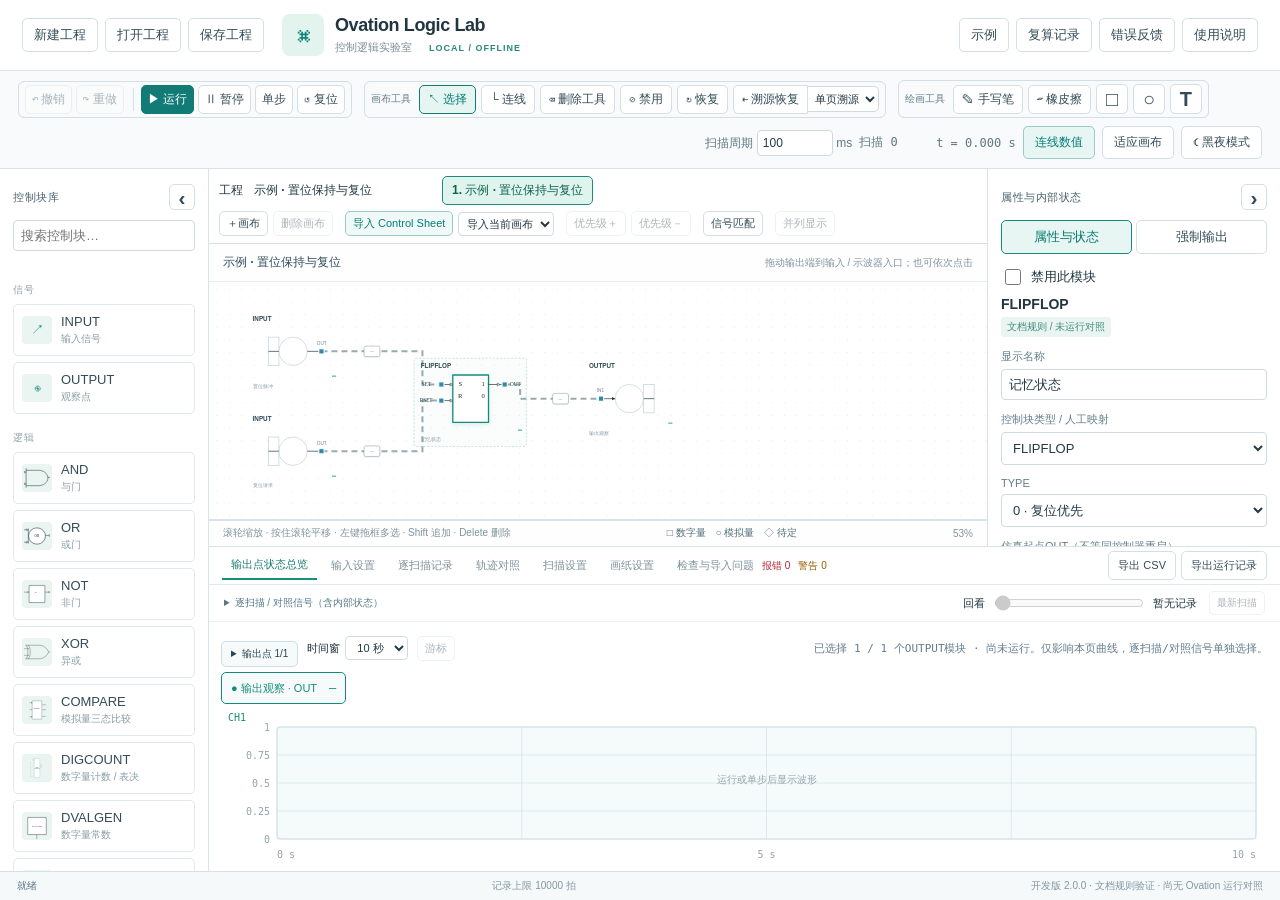
==== commit a83bac19: "Publish Ovation Logic Lab 2.0.0 public offline source Include ordered multi-canvas projects, shared " ====
--- a/index.html
+++ b/index.html
@@ -1,13 +1,13 @@
 <!doctype html>
-<html lang="zh-CN"><head><meta charset="utf-8"><meta name="application-version" content="1.0.0"><meta name="viewport" content="width=device-width,initial-scale=1"><title>Ovation Logic Lab · 离线控制逻辑实验室</title><link rel="stylesheet" href="src/style.css"><script defer src="src/project-state.js"></script><script defer src="src/declared-interfaces.js"></script><script defer src="src/exact-math.js"></script><script defer src="src/basic-analog.js"></script><script defer src="src/elementary.js"></script><script defer src="src/pin-record-data.js"></script><script defer src="src/point-records.js"></script><script defer src="src/packed-words.js"></script><script defer src="src/firstout.js"></script><script defer src="src/bcd.js"></script><script defer src="src/transport.js"></script><script defer src="src/core.js"></script><script defer src="src/recompute.js"></script><script defer src="src/svg-identity.js"></script><script defer src="src/svg-structure.js"></script><script defer src="src/bindings.js"></script><script defer src="src/source-semantics.js"></script><script defer src="src/svg-port-names.js"></script><script defer src="src/macro-symbols.js"></script><script defer src="src/svg-auto-ports.js"></script><script defer src="src/sheet-title-block.js"></script><script defer src="src/manual-parameter-defaults.js"></script><script defer src="src/importer.js"></script><script defer src="src/connection-evidence.js"></script><script defer src="src/repair.js"></script><script defer src="src/macros.js"></script><script defer src="src/trace.js"></script><script defer src="src/reference-csv.js"></script><script defer src="src/signal-chart.js"></script><script defer src="src/scopes.js"></script><script defer src="src/source-preview.js"></script><script defer src="src/wire-display.js"></script><script defer src="src/manual-wires.js"></script><script defer src="src/wire-networks.js"></script><script defer src="src/text-input.js"></script><script defer src="src/manual-symbol-data.js"></script><script defer src="src/elementary-symbol-data.js"></script><script defer src="src/symbols.js"></script><script defer src="src/theme.js"></script><script defer src="src/vendor/xlsx.mini.min.js"></script><script defer src="src/input-wave-template.js"></script><script defer src="src/input-wave-excel.js"></script><script defer src="src/input-wave-editor.js"></script><script defer src="src/workspace-layout.js"></script><script defer src="src/paper.js"></script><script defer src="src/canvas-delete.js"></script><script defer src="src/annotations.js"></script><script defer src="src/feedback-report.js"></script><script defer src="src/feedback-ui.js"></script><script defer src="src/output-forces-ui.js"></script><script defer src="src/app.js"></script></head>
+<html lang="zh-CN"><head><meta charset="utf-8"><meta name="application-version" content="2.0.0"><meta name="viewport" content="width=device-width,initial-scale=1"><title>Ovation Logic Lab · 离线控制逻辑实验室</title><link rel="stylesheet" href="src/style.css"><script defer src="src/project-state.js"></script><script defer src="src/declared-interfaces.js"></script><script defer src="src/exact-math.js"></script><script defer src="src/basic-analog.js"></script><script defer src="src/elementary.js"></script><script defer src="src/pin-record-data.js"></script><script defer src="src/point-records.js"></script><script defer src="src/packed-words.js"></script><script defer src="src/firstout.js"></script><script defer src="src/bcd.js"></script><script defer src="src/transport.js"></script><script defer src="src/fifo.js"></script><script defer src="src/clock-blocks.js"></script><script defer src="src/core.js"></script><script defer src="src/engineering.js"></script><script defer src="src/recompute.js"></script><script defer src="src/svg-identity.js"></script><script defer src="src/svg-structure.js"></script><script defer src="src/bindings.js"></script><script defer src="src/source-semantics.js"></script><script defer src="src/svg-port-names.js"></script><script defer src="src/macro-symbols.js"></script><script defer src="src/svg-auto-ports.js"></script><script defer src="src/sheet-title-block.js"></script><script defer src="src/manual-parameter-defaults.js"></script><script defer src="src/importer.js"></script><script defer src="src/connection-evidence.js"></script><script defer src="src/repair.js"></script><script defer src="src/macros.js"></script><script defer src="src/trace.js"></script><script defer src="src/reference-csv.js"></script><script defer src="src/signal-chart.js"></script><script defer src="src/scopes.js"></script><script defer src="src/source-preview.js"></script><script defer src="src/wire-display.js"></script><script defer src="src/manual-wires.js"></script><script defer src="src/wire-networks.js"></script><script defer src="src/text-input.js"></script><script defer src="src/manual-symbol-data.js"></script><script defer src="src/elementary-symbol-data.js"></script><script defer src="src/symbols.js"></script><script defer src="src/theme.js"></script><script defer src="src/vendor/xlsx.mini.min.js"></script><script defer src="src/input-wave-template.js"></script><script defer src="src/input-wave-excel.js"></script><script defer src="src/input-wave-editor.js"></script><script defer src="src/workspace-layout.js"></script><script defer src="src/paper.js"></script><script defer src="src/canvas-delete.js"></script><script defer src="src/annotations.js"></script><script defer src="src/feedback-report.js"></script><script defer src="src/feedback-ui.js"></script><script defer src="src/output-forces-ui.js"></script><script defer src="src/signal-matching.js"></script><script defer src="src/engineering-ui.js"></script><script defer src="src/canvas-workspace.js"></script><script defer src="src/app.js"></script></head>
 <body class="output-overview-open">
-<header><div class="brand"><span class="brand-icon">⌘</span><div><h1>Ovation Logic Lab</h1><span>控制逻辑实验室 <b>LOCAL / OFFLINE</b></span></div></div><nav><button data-testid="new" id="new">新建</button><button id="example">示例</button><button id="open">打开项目</button><button id="recompute-record">复算记录</button><button data-testid="save" id="save">保存项目</button><button id="import" class="accent">导入 Control Sheet</button><button id="feedback">错误反馈</button><button id="help">使用说明</button></nav></header>
-<section class="toolbar"><div><button id="undo" title="Ctrl+Z">↶ 撤销</button><button id="redo" title="Ctrl+Y">↷ 重做</button><span class="divider"></span><button data-testid="run" id="run" class="primary">▶ 运行</button><button id="pause">Ⅱ 暂停</button><button data-testid="step" id="step">单步</button><button data-testid="reset" id="reset">↺ 复位</button></div><div class="editor-tools"><div class="canvas-tools" role="toolbar" aria-label="画布工具"><span>画布工具</span><button id="select-tool" type="button" aria-pressed="true" title="选择与移动；Esc退出删除模式">↖ 选择</button><button id="wire-tool" type="button" aria-pressed="false" title="点击端口或主线起笔，点击空白放置折点，接到目标端口完成；Esc取消">└ 连线</button><button id="delete-tool" type="button" aria-pressed="false" title="点击删除元素，空白拖框批量删除；Esc退出">⌫ 删除工具</button><button id="disable-tool" type="button" aria-pressed="false" title="点击禁用模块，依赖它的下游自动暂停；保留连线">⊘ 禁用</button><button id="restore-tool" type="button" aria-pressed="false" title="点击恢复被禁用的模块">↻ 恢复</button><button id="trace-output-tool" type="button" aria-pressed="false" title="进入先禁用全部模块，再点击OUTPUT观察点或其IN1端子，累加恢复上游依赖；Esc退出">⇤ 溯源恢复</button></div><div class="drawing-tools" role="toolbar" aria-label="绘画工具"><span title="临时标注不保存，刷新或关闭页面后丢弃">绘画工具</span><button id="pen-tool" type="button" aria-expanded="false" aria-controls="pen-settings" aria-haspopup="dialog" aria-pressed="false" title="在网页上临时手写，Esc退出">✎ 手写笔</button><button id="eraser-tool" type="button" aria-pressed="false" aria-expanded="false" aria-controls="eraser-settings" aria-haspopup="dialog" title="局部擦除">▱ 橡皮擦</button><button id="rect-tool" type="button" class="drawing-symbol" aria-label="方框" aria-pressed="false" aria-expanded="false" aria-controls="rect-settings" aria-haspopup="dialog" title="拖拽画方框，Shift约束正方形">□</button><button id="ellipse-tool" type="button" class="drawing-symbol" aria-label="圆形与椭圆" aria-pressed="false" aria-expanded="false" aria-controls="ellipse-settings" aria-haspopup="dialog" title="拖拽画椭圆，Shift约束正圆">○</button><button id="text-tool" type="button" class="drawing-symbol" aria-label="添加文本" aria-pressed="false" aria-expanded="false" aria-controls="text-settings" aria-haspopup="dialog" title="点击位置输入文字，Ctrl+Enter完成，Esc取消">T</button></div></div><div class="timing"><label>扫描周期 <input id="period" type="number" value="100" min="0.001" step="0.001"> ms</label><span data-testid="tick" id="tick">扫描 0</span><span id="time">t = 0.000 s</span><button id="wire-values" aria-pressed="true" title="显示连线源端状态与数值，模拟量采用6位有效数字；悬停查看完整值">连线数值</button><button id="fit">适应画布</button><button id="theme-toggle" aria-pressed="false">☾ 黑夜模式</button></div></section>
-<main><aside class="library"><div class="panel-label"><span class="panel-title">控制块库</span><button id="library-toggle" class="sidebar-toggle" type="button" aria-expanded="true" aria-controls="library-content" aria-label="收起控制块库" title="收起控制块库">‹</button></div><div id="library-content"><input id="search" type="search" placeholder="搜索控制块…"><div id="catalog"></div><div class="library-note">文档基准 REF_1100 · 2006<br>验证范围随块显示。待核查模式禁止运行。</div></div></aside>
+<header><nav id="project-actions" aria-label="工程操作"><button data-testid="new" id="new">新建工程</button><button id="open">打开工程</button><button data-testid="save" id="save">保存工程</button></nav><div class="brand"><span class="brand-icon">⌘</span><div><h1>Ovation Logic Lab</h1><span>控制逻辑实验室 <b>LOCAL / OFFLINE</b></span></div></div><nav class="reference-actions" aria-label="资料与帮助"><button id="example">示例</button><button id="recompute-record">复算记录</button><button id="import" class="accent">导入 Control Sheet</button><button id="feedback">错误反馈</button><button id="help">使用说明</button></nav></header>
+<section class="toolbar"><div class="simulation-tools tool-group" role="toolbar" aria-label="运行工具"><button id="undo" title="Ctrl+Z">↶ 撤销</button><button id="redo" title="Ctrl+Y">↷ 重做</button><span class="divider"></span><button data-testid="run" id="run" class="primary">▶ 运行</button><button id="pause">Ⅱ 暂停</button><button data-testid="step" id="step">单步</button><button data-testid="reset" id="reset">↺ 复位</button></div><div class="editor-tools"><div class="canvas-tools tool-group" role="toolbar" aria-label="画布工具"><span>画布工具</span><button id="select-tool" type="button" aria-pressed="true" title="选择与移动；Esc退出删除模式">↖ 选择</button><button id="wire-tool" type="button" aria-pressed="false" title="点击端口或主线起笔，点击空白放置折点，接到目标端口完成；Esc取消">└ 连线</button><button id="delete-tool" type="button" aria-pressed="false" title="点击删除元素，空白拖框批量删除；Esc退出">⌫ 删除工具</button><button id="disable-tool" type="button" aria-pressed="false" title="点击禁用模块，依赖它的下游自动暂停；保留连线">⊘ 禁用</button><button id="restore-tool" type="button" aria-pressed="false" title="点击恢复被禁用的模块">↻ 恢复</button><div class="recovery-tools"><button id="trace-output-tool" type="button" aria-pressed="false" title="进入先禁用全部模块，再点击OUTPUT观察点或其IN1端子，累加恢复上游依赖；Esc退出">⇤ 溯源恢复</button><select id="trace-output-scope" aria-label="溯源范围" title="单页只恢复本页上游；跨页沿同名共享信号恢复其他画布上游"><option value="canvas">单页溯源</option><option value="project" disabled>跨页溯源</option></select></div></div><div class="drawing-tools tool-group" role="toolbar" aria-label="绘画工具"><span title="临时标注不保存，刷新或关闭页面后丢弃">绘画工具</span><button id="pen-tool" type="button" aria-expanded="false" aria-controls="pen-settings" aria-haspopup="dialog" aria-pressed="false" title="在网页上临时手写，Esc退出">✎ 手写笔</button><button id="eraser-tool" type="button" aria-pressed="false" aria-expanded="false" aria-controls="eraser-settings" aria-haspopup="dialog" title="局部擦除">▱ 橡皮擦</button><button id="rect-tool" type="button" class="drawing-symbol" aria-label="方框" aria-pressed="false" aria-expanded="false" aria-controls="rect-settings" aria-haspopup="dialog" title="拖拽画方框，Shift约束正方形">□</button><button id="ellipse-tool" type="button" class="drawing-symbol" aria-label="圆形与椭圆" aria-pressed="false" aria-expanded="false" aria-controls="ellipse-settings" aria-haspopup="dialog" title="拖拽画椭圆，Shift约束正圆">○</button><button id="text-tool" type="button" class="drawing-symbol" aria-label="添加文本" aria-pressed="false" aria-expanded="false" aria-controls="text-settings" aria-haspopup="dialog" title="点击位置输入文字，Ctrl+Enter完成，Esc取消">T</button></div></div><div class="timing"><label>扫描周期 <input id="period" type="number" value="100" min="0.001" step="0.001"> ms</label><span data-testid="tick" id="tick">扫描 0</span><span id="time">t = 0.000 s</span><button id="wire-values" aria-pressed="true" title="显示连线源端状态与数值，模拟量采用6位有效数字；悬停查看完整值">连线数值</button><button id="fit">适应画布</button><button id="theme-toggle" aria-pressed="false">☾ 黑夜模式</button></div></section>
+<main><aside class="library"><div class="panel-label"><span class="panel-title">控制块库</span><button id="library-toggle" class="sidebar-toggle" type="button" aria-expanded="true" aria-controls="library-content" aria-label="收起控制块库" title="收起控制块库">‹</button></div><div id="library-content"><input id="search" type="search" placeholder="搜索控制块…"><div id="catalog"></div></div></aside>
 <section class="canvas-panel"><div class="canvas-top"><span id="title">未命名逻辑</span><span id="execution-scope-summary" role="status" hidden></span><span id="canvas-hint">点击输出端口，再点击输入端口连线</span></div><div class="canvas-workspace"><svg id="canvas" tabindex="0" aria-label="逻辑组态画布"><defs><pattern id="grid" width="24" height="24" patternUnits="userSpaceOnUse"><circle cx="1" cy="1" r="0.8" fill="#cbd7dc"/></pattern></defs><rect id="paper-surface" pointer-events="none"/><rect id="grid-bg" x="-100000" y="-100000" width="200000" height="200000" fill="url(#grid)"/><rect id="paper-boundary" class="paper-boundary" aria-label="画纸边界" pointer-events="none"/><g id="title-block-layer" pointer-events="none"></g><g id="edge-layer"></g><g id="probe-layer"></g><g id="node-layer"></g><g id="scope-layer"></g><g id="gesture-layer" pointer-events="none"></g></svg><section id="source-panel" class="source-panel hidden"><div class="source-preview-head"><strong id="source-title">原SVG</strong><button id="source-close">关闭对照</button></div><div class="source-preview-tools"><button id="source-overview">整张原图</button><button id="source-focus">定位连接</button><span>滚轮缩放 · 拖动平移 · 点击对象查看属性</span></div><div id="source-viewport"></div><details id="source-object-panel" class="source-object-panel hidden"><summary>所选源对象 · 原始属性</summary><div id="source-object-links"></div><pre id="source-object-details"></pre></details><div id="source-description"></div><div id="source-warnings"></div></section></div><div class="canvas-bottom"><div id="workspace-splitter" role="separator" tabindex="0" aria-label="调整底部面板高度" aria-orientation="horizontal" aria-controls="results-panel" title="按住上沿上下拖动调整底部区域；双击恢复默认高度"></div><span id="selection-hint">滚轮缩放 · 按住滚轮平移 · 左键拖框多选 · Shift 追加 · Delete 删除</span><span class="pin-legend" title="输入和输出引脚形状表示手册定义的信号类型">□ 数字量　○ 模拟量　◇ 待定</span><span id="zoom">100%</span></div></section>
 <aside class="inspector"><div class="panel-label"><span class="panel-title">属性与内部状态</span><button id="inspector-toggle" class="sidebar-toggle" type="button" aria-expanded="true" aria-controls="inspector-content" aria-label="收起属性与内部状态" title="收起属性与内部状态">›</button></div><div id="inspector-content"><div id="inspector-tabs" role="tablist" aria-label="模块设置"><button id="properties-tab" role="tab" aria-controls="properties" aria-selected="true">属性与状态</button><button id="forces-tab" role="tab" aria-controls="force-panel" aria-selected="false" tabindex="-1">强制输出</button></div><button id="force-clear-stale" hidden>取消本模块强制</button><div id="properties" role="tabpanel" aria-labelledby="properties-tab"></div><div id="force-panel" role="tabpanel" aria-labelledby="forces-tab" hidden></div></div></aside>
 <section id="results-panel" class="results"><div class="results-head"><div><button class="tab active" data-tab="trends">输出点状态总览</button><button class="tab" data-tab="inputs">输入设置</button><button class="tab" data-tab="records">逐扫描记录</button><button class="tab" data-tab="compare">轨迹对照</button><button class="tab" data-tab="execution">扫描设置</button><button class="tab" data-tab="paper">画纸设置</button><button class="tab" data-tab="problems">检查与导入问题 <span class="problem-count error">报错 <span id="issue-count">0</span></span> <span class="problem-count warning">警告 <span id="warning-count">0</span></span></button></div><div><button id="export-csv">导出 CSV</button><button id="export-run">导出运行记录</button></div></div><div class="observation-controls"><details id="signal-picker"><summary>逐扫描 / 对照信号（含内部状态）</summary><div class="signal-actions"><button id="signals-default">前六路输出</button><button id="signals-selected">当前块</button><button id="signals-clear">清空选择</button></div><div id="signal-options"></div></details><label class="history-control">回看 <input id="history-cursor" type="range" min="0" max="0" value="0" step="1" disabled><span id="history-label">暂无记录</span></label><button id="history-latest">最新扫描</button></div><div id="inputs" class="tab-content hidden"><div class="input-settings-toolbar"><label>选择INPUT输入源 <select id="input-source" aria-label="选择INPUT输入源"></select></label><span>时间单位：秒；类型受已连接引脚限制。切换输入源保留草稿，应用后才参与仿真。</span></div><div id="input-settings"></div></div><div id="trends" class="tab-content"><div class="overview-toolbar"><details id="output-overview-picker"><summary>输出点 <span id="output-overview-count">0/0</span></summary><div class="output-overview-controls"><div><strong>选择OUTPUT模块</strong><button id="output-overview-all">全部输出点</button><button id="output-overview-clear">清空输出点</button></div><div id="output-overview-options"></div></div></details><label>时间窗 <select id="overview-window" aria-label="输出总览时间窗"><option value="1">1 秒</option><option value="5">5 秒</option><option value="10" selected>10 秒</option><option value="30">30 秒</option></select></label><button id="overview-cursor" aria-pressed="false" title="开启后点击或拖动图表查看历史采样值">游标</button><span id="output-overview-summary"></span></div><div id="legend"></div><svg id="chart" class="signal-chart" viewBox="0 0 600 200" preserveAspectRatio="none" aria-label="信号变化曲线"></svg></div><div id="records" class="tab-content hidden"></div><div id="compare" class="tab-content hidden"><div class="compare-form"><label>参考 JSON / CSV <input id="reference-file" type="file" accept=".json,.csv"></label><span id="reference-name">未载入</span><label>来源 <select id="reference-kind"><option value="">请选择来源</option><option value="simulator">模拟器生成</option><option value="manual">人工整理</option><option value="ovation-runtime">Ovation 运行采集</option></select></label><label>来源与工况依据 <input id="reference-note" type="text" placeholder="设备/版本、工况、采集或整理方法"></label><label>绝对容差 <input id="compare-abs" type="number" min="0" step="any" value="0"></label><label>相对容差 <input id="compare-rel" type="number" min="0" step="any" value="0"></label><label>时间容差（秒）<input id="compare-time" type="number" min="0" step="any" value="0"></label><button id="compare-run">对照所选信号</button><button id="export-comparison" disabled>导出对照报告</button></div><div id="comparison-result" class="source-note">先运行当前组态，选择观察信号，并载入参考轨迹。按相同 tick 对齐；布尔值精确比较。参考格式见 README。</div></div><div id="execution" class="tab-content hidden"></div><div id="paper" class="tab-content hidden"></div><div id="problems" class="tab-content hidden"><div id="issues" data-testid="issues"></div></div></section>
-</main><footer><span data-testid="status" id="status" role="status">就绪</span><span id="recording-capacity"></span><span>版本 1.0.0 · 文档规则验证 · 尚无 Ovation 运行对照</span></footer>
+</main><footer><span data-testid="status" id="status" role="status">就绪</span><span id="recording-capacity"></span><span>开发版 2.0.0 · 文档规则验证 · 尚无 Ovation 运行对照</span></footer>
 
 <div id="pen-settings" class="drawing-settings" data-drawing-settings="pen" popover="auto" role="dialog" aria-label="手写笔设置"><div class="drawing-settings-head"><strong>手写笔</strong><button id="pen-settings-close" type="button" aria-label="关闭手写笔设置">×</button></div><label class="pen-width-label">粗细<select id="pen-width" aria-label="笔画粗细"><option value="1">1</option><option value="2">2</option><option value="4" selected>4</option><option value="8">8</option><option value="12">12</option><option value="16">16</option></select></label><div class="annotation-colors" role="group" aria-label="手写笔颜色"><button type="button" data-drawing-color="#dc2626" data-pen-color="#dc2626" aria-label="红色" title="红色" aria-pressed="true" style="--pen-color:#dc2626"></button><button type="button" data-drawing-color="#ea580c" data-pen-color="#ea580c" aria-label="橙色" title="橙色" aria-pressed="false" style="--pen-color:#ea580c"></button><button type="button" data-drawing-color="#eab308" data-pen-color="#eab308" aria-label="黄色" title="黄色" aria-pressed="false" style="--pen-color:#eab308"></button><button type="button" data-drawing-color="#16a34a" data-pen-color="#16a34a" aria-label="绿色" title="绿色" aria-pressed="false" style="--pen-color:#16a34a"></button><button type="button" data-drawing-color="#2563eb" data-pen-color="#2563eb" aria-label="蓝色" title="蓝色" aria-pressed="false" style="--pen-color:#2563eb"></button><button type="button" data-drawing-color="#9333ea" data-pen-color="#9333ea" aria-label="紫色" title="紫色" aria-pressed="false" style="--pen-color:#9333ea"></button><button type="button" data-drawing-color="#111827" data-pen-color="#111827" aria-label="黑色" title="黑色" aria-pressed="false" style="--pen-color:#111827"></button><button type="button" data-drawing-color="#ffffff" data-pen-color="#ffffff" aria-label="白色" title="白色" aria-pressed="false" style="--pen-color:#ffffff"></button></div></div>
 <div id="rect-settings" class="drawing-settings" data-drawing-settings="rect" popover="auto" role="dialog" aria-label="方框设置"><div class="drawing-settings-head"><strong>方框</strong><button id="rect-settings-close" type="button" aria-label="关闭方框设置">×</button></div><label class="pen-width-label">粗细<select id="rect-width" aria-label="笔画粗细"><option value="1">1</option><option value="2">2</option><option value="4" selected>4</option><option value="8">8</option><option value="12">12</option><option value="16">16</option></select></label><div class="annotation-colors" role="group" aria-label="方框颜色"><button type="button" data-drawing-color="#dc2626" aria-label="红色" title="红色" aria-pressed="true" style="--pen-color:#dc2626"></button><button type="button" data-drawing-color="#ea580c" aria-label="橙色" title="橙色" aria-pressed="false" style="--pen-color:#ea580c"></button><button type="button" data-drawing-color="#eab308" aria-label="黄色" title="黄色" aria-pressed="false" style="--pen-color:#eab308"></button><button type="button" data-drawing-color="#16a34a" aria-label="绿色" title="绿色" aria-pressed="false" style="--pen-color:#16a34a"></button><button type="button" data-drawing-color="#2563eb" aria-label="蓝色" title="蓝色" aria-pressed="false" style="--pen-color:#2563eb"></button><button type="button" data-drawing-color="#9333ea" aria-label="紫色" title="紫色" aria-pressed="false" style="--pen-color:#9333ea"></button><button type="button" data-drawing-color="#111827" aria-label="黑色" title="黑色" aria-pressed="false" style="--pen-color:#111827"></button><button type="button" data-drawing-color="#ffffff" aria-label="白色" title="白色" aria-pressed="false" style="--pen-color:#ffffff"></button></div></div>
@@ -32,4 +32,5 @@
 <dialog id="recompute-dialog" aria-labelledby="recompute-title"><h2 id="recompute-title">运行记录复算</h2><p id="recompute-info"></p><p class="source-note">按记录工程及声明模型用当前引擎复算全部快照。当前运行已暂停；载入前保留画布和历史。复算一致不代表来源真实性或Ovation现场准确性。</p><progress id="recompute-progress" value="0" max="1"></progress><p id="recompute-status" role="status"></p><pre id="recompute-details"></pre><div class="recompute-actions"><button id="recompute-start" class="primary" disabled>开始复算</button><button id="recompute-load" disabled>载入结果</button><button id="recompute-report" disabled>导出报告</button><button id="recompute-close">关闭</button></div></dialog>
 <input id="recompute-file" type="file" accept=".json" hidden>
 <input id="open-file" type="file" accept=".json" hidden><input id="import-files" data-testid="import-files" type="file" accept=".svg,.mcr,.tft,.xml" multiple hidden>
+<dialog id="author-dialog" aria-label="项目作者"><div class="author-emblem" aria-hidden="true">⌘</div><p>本项目作者</p><h2>Hyena68</h2><button id="author-close" autofocus>关闭</button></dialog>
 </body></html>
--- a/src/style.css
+++ b/src/style.css
@@ -273,3 +273,95 @@
 [data-scope-compact=true] .scope-range-caption{display:none}[data-scope-compact=true] .scope-lane{padding:3px 5px}[data-scope-compact=true] .scope-tools{flex-wrap:nowrap;gap:4px;padding:4px 6px}[data-scope-compact=true] .scope-tools>label{font-size:0}[data-scope-compact=true] .scope-tools [data-scope-connect]{font-size:0;padding:4px 5px}[data-scope-compact=true] .scope-tools [data-scope-connect]::after{content:'⊕ 接入';font-size:10px}[data-scope-compact=true] .scope-tools details,[data-scope-compact=true] .scope-tools button{font-size:10px}[data-scope-compact=true] .scope-head{padding:3px 6px}[data-scope-compact=true] .scope-time{font-size:9px}
 
 [data-scope-compact=true] .scope-values{overflow:auto}
+.scope-thumbnail{display:none}.scope-input-label{font:10px Consolas,sans-serif;fill:var(--muted,#526d7b);pointer-events:none;user-select:none}.scope-input-port{cursor:crosshair;outline:none}.scope-input-port:focus .scope-probe-input{stroke-width:4}.scope-thumbnail svg{width:76px;height:46px;flex-shrink:0}.scope-icon-case{fill:var(--raised,#edf7f3);stroke:var(--muted,#526d7b);stroke-width:1.5}.scope-icon-grid{fill:none;stroke:var(--border,#c6ddd7);stroke-width:.8}.scope-icon-wave{fill:none;stroke:var(--accent,#168c78);stroke-width:2;stroke-linejoin:round}
+[data-scope-collapsed=true] :is(.scope-head,.scope-tools,.scope-time,.scope-values,.scope-resize){display:none}[data-scope-collapsed=true] .scope-thumbnail{display:flex;flex-direction:column;align-items:center;justify-content:center;gap:4px;width:100%;height:100%;padding:5px;background:transparent;border:0;cursor:pointer;touch-action:none;user-select:none;color:inherit}[data-scope-thumbnail-name]{display:block;max-width:90px;overflow:hidden;text-overflow:ellipsis;white-space:nowrap;font-size:11px}
+#author-dialog{box-sizing:border-box;width:min(360px,calc(100vw - 32px));padding:28px;text-align:center;border:1px solid var(--border,#bcd4cd);border-radius:16px;background:var(--surface,#fff);color:var(--text,#203540);box-shadow:0 16px 70px #071f3840}#author-dialog::backdrop{background:#0b1f2c88}.author-emblem{margin:auto;width:52px;height:52px;line-height:52px;border-radius:14px;background:var(--raised,#e5f4ef);color:var(--accent,#168c78);font-size:36px}#author-dialog p{margin:18px 0 6px;color:var(--muted,#647b87)}#author-dialog h2{margin:0 0 24px;font-size:28px;letter-spacing:1px}#author-dialog button{min-width:90px}
+.engineering-bar{flex:none;border-bottom:1px solid #d3e2e5;background:#fff;padding:7px 10px;display:flex;flex-wrap:wrap;gap:6px 12px;align-items:center;font-size:12px}.engineering-head{display:flex;gap:7px;align-items:center}.engineering-head input{width:180px;min-width:90px;border:0;background:transparent;font-weight:600;padding:4px}.engineering-controls{display:flex;align-items:center;gap:5px;flex-wrap:wrap}.engineering-controls button{padding:4px 7px;font-size:11px}.engineering-controls input{width:96px;padding:4px}.engineering-controls select{max-width:155px;padding:4px;font-size:11px}#canvas-tabs{display:flex;flex:1;gap:4px;overflow-x:auto;max-width:100%;min-width:120px}#canvas-tabs button{padding:5px 9px;font-size:12px}#canvas-tabs [aria-selected=true]{background:#def4ed;border-color:#218a78;color:#10614f;font-weight:600}.shared-input-source{padding:12px;border:1px solid #8ecbb9;background:#eff9f4;border-radius:6px}.shared-input-source button{display:block;margin-top:8px}html[data-theme=dark] :is(.engineering-bar,#signal-matching-dialog){background:var(--raised);color:var(--text);border-color:var(--border)}html[data-theme=dark] :is(.engineering-head input,.engineering-controls input,.engineering-controls select){color:var(--text);background:var(--raised);border-color:var(--border)}html[data-theme=dark] #canvas-tabs [aria-selected=true]{background:#184b42;color:#bcebdc}html[data-theme=dark] .shared-input-source{background:#173d35;border-color:#367b66}
+
+/* Keep tabs and key actions in one row while editing inputs on a laptop. */
+.input-settings-open .engineering-bar{flex-wrap:wrap;padding:4px 6px;gap:6px}
+.input-settings-open .engineering-head{display:none}
+.input-settings-open .engineering-controls{flex-wrap:wrap}
+
+/* Consistent, wrapping groups for execution, canvas and drawing controls. */
+body>header{flex-wrap:wrap;gap:10px 18px;justify-content:flex-start}
+#project-actions{order:0;flex-wrap:wrap}
+body>header .brand{order:1}
+body>header .reference-actions{order:2;margin-left:auto;flex-wrap:wrap}
+.toolbar{justify-content:flex-start;gap:8px 12px}
+.toolbar .editor-tools{display:flex;align-items:center;gap:12px;flex-wrap:nowrap;margin-inline:0;max-width:100%}
+.toolbar .tool-group{display:flex;align-items:center;flex-wrap:wrap;flex-shrink:1;max-width:100%;margin:0;padding:3px 6px;gap:5px;border:1px solid var(--border,#d3dfe4);border-radius:6px}
+.tool-group>span{font-size:10px;color:var(--muted,#647e8b);margin-right:3px;white-space:nowrap}
+.tool-group button{padding:5px 8px;font-size:12px}
+.toolbar .simulation-tools{gap:4px}
+.simulation-tools button{padding-inline:6px}
+.recovery-tools{display:flex;align-items:center;gap:0;max-width:100%}
+.recovery-tools #trace-output-tool{border-radius:5px 0 0 5px}
+#trace-output-scope{font-size:11px;padding:5px 3px;max-width:106px;border-radius:0 5px 5px 0;border-left:0}
+#trace-output-scope option:disabled{color:var(--muted,#8799a3)}
+.toolbar .timing{margin-left:auto;flex-wrap:wrap}
+.engineering-controls{gap:7px 12px}
+.engineering-control-group{display:flex;gap:5px;align-items:center}
+#canvas-tabs [hidden]{display:none}
+#canvas-tabs [data-canvas-rename]{width:180px;min-width:110px;padding:5px 8px;border-color:var(--accent,#137b75);font-size:12px}
+
+/* One editing surface, several synchronized engineering views. */
+#parallel-canvases{display:flex;align-items:flex-start;flex:1;min-width:0;min-height:0;overflow:auto;gap:12px;padding:8px;background:var(--raised,#edf3f5);overscroll-behavior:contain}
+#parallel-canvases[hidden]{display:none}
+.canvas-tile{position:relative;display:flex;flex-direction:column;flex:none;min-width:240px;min-height:160px;border:1px solid var(--border,#bccfd7);border-radius:6px;overflow:hidden;background:var(--surface,#fff)}
+.canvas-tile.is-active{border-color:var(--accent,#168c78);box-shadow:inset 0 0 0 1px var(--accent,#168c78)}
+.canvas-tile-head{display:flex;align-items:center;flex:none;gap:8px;padding:5px 8px;background:var(--raised,#f4f8fa);border-bottom:1px solid var(--border,#d3e2e7)}
+.canvas-tile-name{flex:1;min-width:0;overflow:hidden;text-overflow:ellipsis;text-align:left;background:transparent;border:0;padding:3px 0;font-size:12px;font-weight:600;color:var(--text,#284754)}
+.canvas-tile-state{font-size:10px;white-space:nowrap;color:var(--muted,#6d8691)}.is-active>.canvas-tile-head .canvas-tile-state{color:var(--accent,#168c78)}
+.canvas-tile-body{display:flex;flex:1;min-width:0;min-height:0;outline:none;overflow:hidden}
+.canvas-tile-body>.canvas-workspace{width:100%;height:100%}
+.canvas-tile:has(#source-panel:not(.hidden)){min-width:500px}
+.canvas-preview{display:block;width:100%;height:100%;flex:1;min-width:0;min-height:0;cursor:pointer}
+.canvas-preview>*{pointer-events:none}.canvas-preview .logic-node,.canvas-preview .logic-node *{pointer-events:auto;cursor:pointer}
+.canvas-preview .preview-grid-dot{fill:var(--border,#cbd7dc)}.canvas-preview-empty{font:14px "Microsoft YaHei",sans-serif;fill:var(--muted,#78919b)}
+.canvas-tile-resize{position:absolute;right:0;bottom:0;width:21px;height:21px;padding:0;border:0;border-radius:5px 0 0;background:var(--raised,#edf4f5);color:var(--muted,#607b87);font-size:18px;line-height:21px;cursor:nwse-resize;touch-action:none;z-index:4}
+.canvas-tile-resize:focus-visible{outline:2px solid var(--accent,#168c78);outline-offset:-2px}
+#canvas-parallel[aria-pressed=true]{color:var(--accent,#168c78);border-color:var(--accent,#168c78)}
+
+/* Visual signal matching: one source, several receivers, then one explicit apply. */
+#signal-matching-dialog.signal-matching-visual{--sm-surface:var(--surface,#fff);--sm-raised:var(--raised,#f3f7f8);--sm-text:var(--text,#203540);--sm-muted:var(--muted,#607784);--sm-border:var(--border,#cbdce1);--sm-accent:var(--accent,#137b75);--sm-soft:color-mix(in srgb,var(--sm-accent) 9%,var(--sm-surface));--sm-error:#b83c45;--sm-wire:var(--border,#9cb4bf);box-sizing:border-box;width:min(1280px,96vw);height:min(820px,calc(100vh - 32px));max-height:calc(100vh - 24px);padding:0;border:1px solid var(--sm-border);border-radius:14px;background:var(--sm-surface);color:var(--sm-text);font-size:14px;box-shadow:0 22px 80px #081a3440;overflow:hidden}
+#signal-matching-dialog.signal-matching-visual[open]{display:flex;flex-direction:column}
+#signal-matching-dialog::backdrop{background:#0a182b80}
+.signal-matching-visual *{box-sizing:border-box}
+.sm-heading{display:flex;align-items:flex-start;justify-content:space-between;gap:20px;padding:22px 24px 14px;flex:none}
+.sm-heading h2{margin:0 0 8px;font-size:22px;line-height:1.25}
+.sm-heading p{margin:0;color:var(--sm-muted);line-height:1.5;font-size:13px}
+.sm-heading #match-close{padding:7px 15px;background:var(--sm-surface)}
+.sm-steps{list-style:none;display:flex;gap:28px;margin:0;padding:0 24px 14px;flex:none}
+.sm-steps li{display:flex;align-items:center;gap:8px;color:var(--sm-muted);font-size:13px}
+.sm-step-number{display:inline-flex;align-items:center;justify-content:center;width:26px;height:26px;border-radius:50%;border:1px solid var(--sm-border);background:var(--sm-raised);font-weight:600}
+.sm-steps .is-active{color:var(--sm-accent);font-weight:600}.sm-steps .is-active .sm-step-number{background:var(--sm-accent);color:var(--sm-surface);border-color:var(--sm-accent)}
+.sm-steps .is-done .sm-step-number{background:var(--sm-soft);border-color:var(--sm-accent);color:var(--sm-accent)}
+.sm-tools{display:flex;align-items:center;justify-content:space-between;gap:14px;padding:10px 24px;border-top:1px solid var(--sm-border);background:var(--sm-raised);flex:none;flex-wrap:wrap}
+.sm-filters{display:flex;gap:5px;flex-wrap:wrap}.sm-filters button{padding:5px 10px;font-size:12px;border-color:transparent;background:transparent;color:var(--sm-muted)}
+.sm-filters [aria-pressed=true]{background:var(--sm-surface);border-color:var(--sm-border);color:var(--sm-text);font-weight:600}
+.sm-instruction{margin:0;font-size:13px;color:var(--sm-accent);line-height:1.4}
+.sm-column-heads{display:grid;grid-template-columns:minmax(0,1fr) 88px minmax(0,1fr);padding:15px 34px 10px;flex:none;gap:0}
+.sm-column-heads label{display:grid;grid-template-columns:1fr auto;align-items:center;gap:6px 10px;min-width:0}.sm-column-heads strong{font-size:15px}.sm-column-hint{font-size:12px;color:var(--sm-muted)}
+.sm-column-heads input{grid-column:1/-1;min-width:0;width:100%;padding:7px 10px;background:var(--sm-surface);color:var(--sm-text);border:1px solid var(--sm-border);border-radius:6px;font-size:13px}
+.sm-direction{align-self:center;text-align:center;font-size:28px;color:var(--sm-muted)}
+.sm-map-scroll{overflow:auto;flex:1;min-height:100px;padding:0 20px 12px;overscroll-behavior:contain}
+.sm-map{display:grid;grid-template-columns:minmax(0,1fr) 88px minmax(0,1fr);position:relative;min-height:260px;padding:0 14px 16px;align-items:start;isolation:isolate}
+.sm-column{position:relative;z-index:1;min-width:0;pointer-events:none}.sm-column>*{pointer-events:auto}
+.sm-canvas-group{margin-bottom:16px;min-width:0}.sm-canvas-group h3{display:flex;align-items:center;gap:8px;margin:0 0 9px;font-size:13px;font-weight:600;color:var(--sm-muted);line-height:1.4}.sm-canvas-group h3 small{font-size:11px;font-weight:400;margin-left:auto;white-space:nowrap}.sm-canvas-number{display:inline-flex;align-items:center;justify-content:center;min-width:21px;height:21px;border-radius:5px;background:var(--sm-raised);color:var(--sm-muted);font-size:11px}
+.sm-card{position:relative;margin:0 0 10px;border:1px solid var(--sm-border);border-radius:9px;background:var(--sm-surface);transition:box-shadow .12s,border-color .12s}
+.sm-card-main{display:block;width:100%;padding:12px 15px 30px;text-align:left;background:transparent;border:0;border-radius:8px;color:var(--sm-text);white-space:normal;min-height:84px}
+.sm-card-main:hover{background:var(--sm-raised);border-color:transparent}.sm-card-main:focus-visible,.sm-port:focus-visible{outline:3px solid var(--sm-accent);outline-offset:3px}
+.sm-card-top{display:flex;align-items:flex-start;gap:10px}.sm-name{display:block;flex:1;min-width:0;overflow-wrap:anywhere;font-size:15px;font-weight:600;line-height:1.35}
+.sm-value{display:inline-flex;align-items:center;gap:5px;flex:none;padding:3px 8px;border-radius:5px;background:var(--sm-raised);color:var(--sm-muted);font-size:12px;white-space:nowrap;line-height:1.3}.sm-value[data-value=on]{background:var(--sm-soft);color:var(--sm-accent)}.sm-value[data-value=on]::before,.sm-value[data-value=off]::before{content:'';width:6px;height:6px;display:inline-block;border-radius:50%;background:currentColor}
+.sm-card-meta{display:flex;gap:10px;flex-wrap:wrap;margin-top:8px;font-size:11px;line-height:1.4;color:var(--sm-muted)}.sm-kind{font-weight:500}.sm-card-reason{display:block;margin-top:7px;font-size:12px;line-height:1.45;color:var(--sm-muted)}.sm-card-reason:empty{display:none}
+.sm-locate{position:absolute;bottom:7px;right:9px;border:0;padding:3px 7px;font-size:11px;background:transparent;color:var(--sm-muted)}.sm-locate:hover{background:var(--sm-raised);color:var(--sm-accent)}
+.sm-port{position:absolute;top:50%;transform:translateY(-50%);width:24px;height:24px;border-radius:50%;border:2px solid var(--sm-border);background:var(--sm-surface);padding:0;z-index:3;touch-action:none}.sm-port::after{content:'';position:absolute;width:6px;height:6px;top:7px;left:7px;border-radius:50%;background:var(--sm-border)}.sm-port-output{right:-13px;cursor:crosshair}.sm-port-input{left:-13px;pointer-events:none}
+.sm-card.is-selected{border-color:var(--sm-accent);box-shadow:inset 0 0 0 1px var(--sm-accent);background:var(--sm-soft)}.sm-card.is-selected .sm-card-main:hover{background:transparent}.sm-card.is-selected .sm-port{border-color:var(--sm-accent);background:var(--sm-accent)}.sm-card.is-selected .sm-port::after{background:var(--sm-surface)}
+.sm-card.is-compatible{border-color:color-mix(in srgb,var(--sm-accent) 55%,var(--sm-border))}.sm-card.is-compatible .sm-card-reason{color:var(--sm-accent)}.sm-card.is-incompatible .sm-card-main{opacity:.65}.sm-card.is-incompatible .sm-card-reason,.sm-card.has-problem .sm-card-reason{color:var(--sm-error)}.sm-card.has-problem{border-color:color-mix(in srgb,var(--sm-error) 50%,var(--sm-border))}.sm-card.is-connected .sm-card-state{color:var(--sm-accent)}
+.sm-wires{position:absolute;inset:0;overflow:visible;z-index:0;pointer-events:none}.sm-wire-line{stroke:var(--sm-wire);stroke-width:2;pointer-events:none}.sm-wire-hit{stroke:transparent;stroke-width:18;pointer-events:stroke;cursor:pointer}.sm-wire.draft .sm-wire-line,.sm-wire.drag .sm-wire-line{stroke:var(--sm-accent);stroke-width:3;stroke-dasharray:7 5}.sm-wire.is-focused .sm-wire-line,.sm-wire:focus .sm-wire-line,.sm-wire:hover .sm-wire-line{stroke:var(--sm-accent);stroke-width:3}.sm-wire.is-replaced .sm-wire-line{opacity:.35;stroke-dasharray:3 4}.sm-wire:focus{outline:none}
+.sm-empty{padding:30px 16px;border:1px dashed var(--sm-border);border-radius:9px;color:var(--sm-muted);font-size:13px;line-height:1.7;background:var(--sm-raised)}
+.sm-footer{display:grid;grid-template-columns:minmax(0,1fr) auto;align-items:center;gap:14px;flex:none;padding:14px 24px 17px;border-top:1px solid var(--sm-border);background:var(--sm-raised)}.sm-feedback{min-width:0;max-height:155px;overflow:auto}.sm-feedback #match-status{font-size:13px;line-height:1.5;overflow-wrap:anywhere}.sm-feedback #match-status p{margin:4px 0 0}.sm-feedback [data-tone=error]{color:var(--sm-error)}.sm-feedback [data-tone=success]{color:var(--sm-accent)}.sm-footnote{margin:7px 0 0;font-size:11px;line-height:1.5;color:var(--sm-muted)}.sm-actions{display:flex;align-items:center;gap:8px}.sm-actions button{padding:9px 13px;font-size:13px}.sm-actions #match-apply{min-width:144px;background:var(--sm-accent);border-color:var(--sm-accent);color:var(--sm-surface);font-weight:600}.sm-actions #match-apply:disabled{opacity:.4}
+html[data-theme=dark] #signal-matching-dialog.signal-matching-visual{--sm-error:#ffafb8;box-shadow:0 22px 80px #0008}
+@media(max-width:1350px){.sm-heading{padding:17px 20px 12px}.sm-steps{padding:0 20px 12px}.sm-tools{padding:8px 20px}.sm-column-heads{padding-top:11px}.sm-footer{padding:12px 20px}.sm-column-hint{grid-column:1/-1}.sm-column-heads label{gap:4px 8px}.sm-column-heads,.sm-map{grid-template-columns:minmax(0,1fr) 68px minmax(0,1fr)}}
+@media(prefers-reduced-motion:reduce){.sm-card{transition:none}}
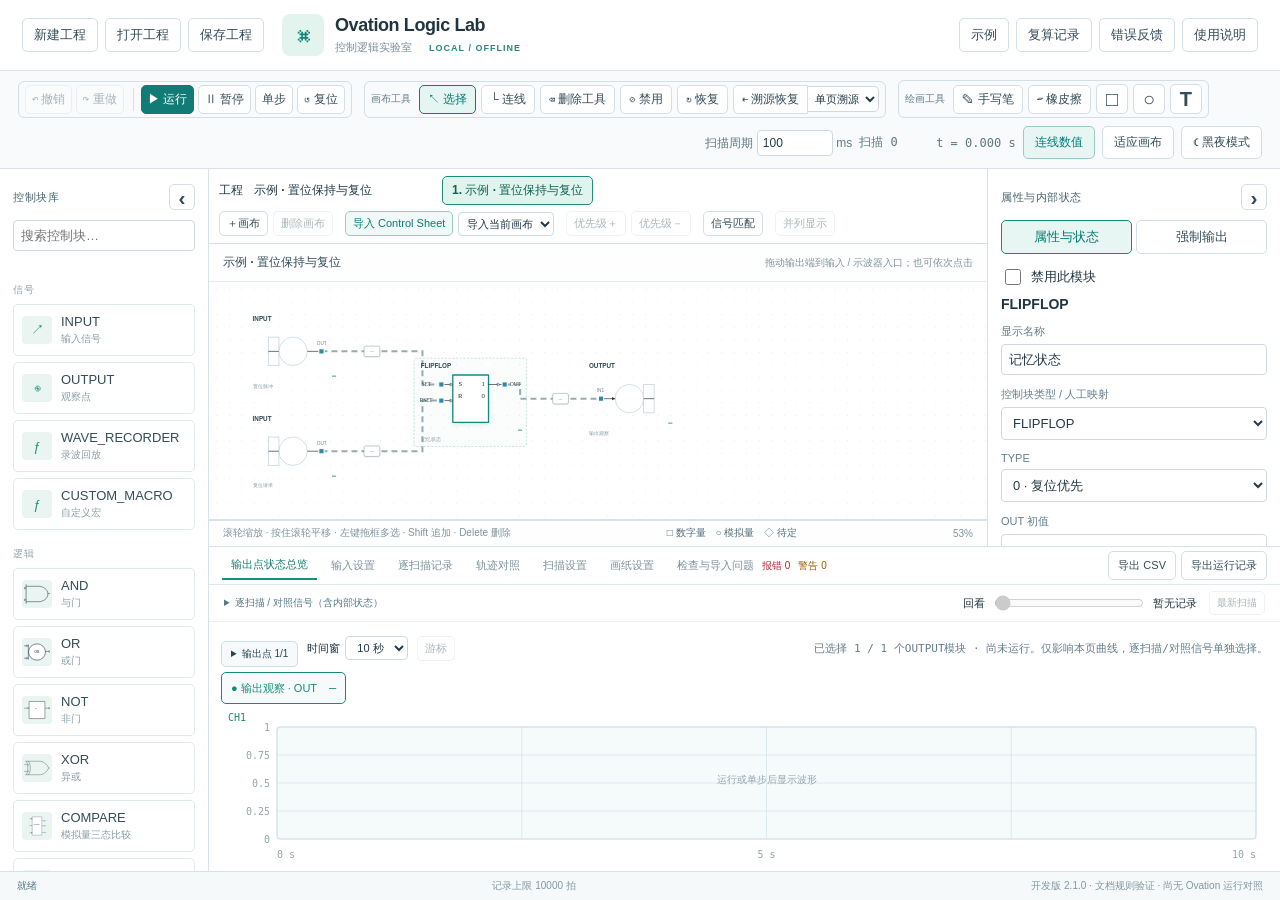
==== commit 0153903b: "Release Ovation Logic Lab 2.1.0 Publish the sanitized offline edition with custom macros, waveform c" ====
--- a/index.html
+++ b/index.html
@@ -1,5 +1,5 @@
 <!doctype html>
-<html lang="zh-CN"><head><meta charset="utf-8"><meta name="application-version" content="2.0.0"><meta name="viewport" content="width=device-width,initial-scale=1"><title>Ovation Logic Lab · 离线控制逻辑实验室</title><link rel="stylesheet" href="src/style.css"><script defer src="src/project-state.js"></script><script defer src="src/declared-interfaces.js"></script><script defer src="src/exact-math.js"></script><script defer src="src/basic-analog.js"></script><script defer src="src/elementary.js"></script><script defer src="src/pin-record-data.js"></script><script defer src="src/point-records.js"></script><script defer src="src/packed-words.js"></script><script defer src="src/firstout.js"></script><script defer src="src/bcd.js"></script><script defer src="src/transport.js"></script><script defer src="src/fifo.js"></script><script defer src="src/clock-blocks.js"></script><script defer src="src/core.js"></script><script defer src="src/engineering.js"></script><script defer src="src/recompute.js"></script><script defer src="src/svg-identity.js"></script><script defer src="src/svg-structure.js"></script><script defer src="src/bindings.js"></script><script defer src="src/source-semantics.js"></script><script defer src="src/svg-port-names.js"></script><script defer src="src/macro-symbols.js"></script><script defer src="src/svg-auto-ports.js"></script><script defer src="src/sheet-title-block.js"></script><script defer src="src/manual-parameter-defaults.js"></script><script defer src="src/importer.js"></script><script defer src="src/connection-evidence.js"></script><script defer src="src/repair.js"></script><script defer src="src/macros.js"></script><script defer src="src/trace.js"></script><script defer src="src/reference-csv.js"></script><script defer src="src/signal-chart.js"></script><script defer src="src/scopes.js"></script><script defer src="src/source-preview.js"></script><script defer src="src/wire-display.js"></script><script defer src="src/manual-wires.js"></script><script defer src="src/wire-networks.js"></script><script defer src="src/text-input.js"></script><script defer src="src/manual-symbol-data.js"></script><script defer src="src/elementary-symbol-data.js"></script><script defer src="src/symbols.js"></script><script defer src="src/theme.js"></script><script defer src="src/vendor/xlsx.mini.min.js"></script><script defer src="src/input-wave-template.js"></script><script defer src="src/input-wave-excel.js"></script><script defer src="src/input-wave-editor.js"></script><script defer src="src/workspace-layout.js"></script><script defer src="src/paper.js"></script><script defer src="src/canvas-delete.js"></script><script defer src="src/annotations.js"></script><script defer src="src/feedback-report.js"></script><script defer src="src/feedback-ui.js"></script><script defer src="src/output-forces-ui.js"></script><script defer src="src/signal-matching.js"></script><script defer src="src/engineering-ui.js"></script><script defer src="src/canvas-workspace.js"></script><script defer src="src/app.js"></script></head>
+<html lang="zh-CN"><head><meta charset="utf-8"><meta name="application-version" content="2.1.0"><meta name="viewport" content="width=device-width,initial-scale=1"><title>Ovation Logic Lab · 离线控制逻辑实验室</title><link rel="stylesheet" href="src/style.css"><script defer src="src/project-state.js"></script><script defer src="src/declared-interfaces.js"></script><script defer src="src/exact-math.js"></script><script defer src="src/signal-quality.js"></script><script defer src="src/basic-analog.js"></script><script defer src="src/elementary.js"></script><script defer src="src/pin-record-data.js"></script><script defer src="src/point-records.js"></script><script defer src="src/packed-words.js"></script><script defer src="src/firstout.js"></script><script defer src="src/bcd.js"></script><script defer src="src/transport.js"></script><script defer src="src/fifo.js"></script><script defer src="src/clock-blocks.js"></script><script defer src="src/wave-recorder.js"></script><script defer src="src/core.js"></script><script defer src="src/engineering.js"></script><script defer src="src/recompute.js"></script><script defer src="src/svg-identity.js"></script><script defer src="src/svg-structure.js"></script><script defer src="src/bindings.js"></script><script defer src="src/source-semantics.js"></script><script defer src="src/svg-port-names.js"></script><script defer src="src/macro-symbols.js"></script><script defer src="src/svg-auto-ports.js"></script><script defer src="src/sheet-title-block.js"></script><script defer src="src/manual-parameter-defaults.js"></script><script defer src="src/importer.js"></script><script defer src="src/connection-evidence.js"></script><script defer src="src/repair.js"></script><script defer src="src/macros.js"></script><script defer src="src/trace.js"></script><script defer src="src/reference-csv.js"></script><script defer src="src/signal-chart.js"></script><script defer src="src/scopes.js"></script><script defer src="src/source-preview.js"></script><script defer src="src/wire-display.js"></script><script defer src="src/manual-wires.js"></script><script defer src="src/wire-networks.js"></script><script defer src="src/text-input.js"></script><script defer src="src/manual-symbol-data.js"></script><script defer src="src/elementary-symbol-data.js"></script><script defer src="src/symbols.js"></script><script defer src="src/theme.js"></script><script defer src="src/vendor/xlsx.mini.min.js"></script><script defer src="src/input-wave-template.js"></script><script defer src="src/input-wave-excel.js"></script><script defer src="src/input-wave-editor.js"></script><script defer src="src/workspace-layout.js"></script><script defer src="src/paper.js"></script><script defer src="src/canvas-delete.js"></script><script defer src="src/annotations.js"></script><script defer src="src/feedback-report.js"></script><script defer src="src/feedback-ui.js"></script><script defer src="src/output-forces-ui.js"></script><script defer src="src/signal-matching.js"></script><script defer src="src/engineering-ui.js"></script><script defer src="src/canvas-workspace.js"></script><script defer src="src/app.js"></script></head>
 <body class="output-overview-open">
 <header><nav id="project-actions" aria-label="工程操作"><button data-testid="new" id="new">新建工程</button><button id="open">打开工程</button><button data-testid="save" id="save">保存工程</button></nav><div class="brand"><span class="brand-icon">⌘</span><div><h1>Ovation Logic Lab</h1><span>控制逻辑实验室 <b>LOCAL / OFFLINE</b></span></div></div><nav class="reference-actions" aria-label="资料与帮助"><button id="example">示例</button><button id="recompute-record">复算记录</button><button id="import" class="accent">导入 Control Sheet</button><button id="feedback">错误反馈</button><button id="help">使用说明</button></nav></header>
 <section class="toolbar"><div class="simulation-tools tool-group" role="toolbar" aria-label="运行工具"><button id="undo" title="Ctrl+Z">↶ 撤销</button><button id="redo" title="Ctrl+Y">↷ 重做</button><span class="divider"></span><button data-testid="run" id="run" class="primary">▶ 运行</button><button id="pause">Ⅱ 暂停</button><button data-testid="step" id="step">单步</button><button data-testid="reset" id="reset">↺ 复位</button></div><div class="editor-tools"><div class="canvas-tools tool-group" role="toolbar" aria-label="画布工具"><span>画布工具</span><button id="select-tool" type="button" aria-pressed="true" title="选择与移动；Esc退出删除模式">↖ 选择</button><button id="wire-tool" type="button" aria-pressed="false" title="点击端口或主线起笔，点击空白放置折点，接到目标端口完成；Esc取消">└ 连线</button><button id="delete-tool" type="button" aria-pressed="false" title="点击删除元素，空白拖框批量删除；Esc退出">⌫ 删除工具</button><button id="disable-tool" type="button" aria-pressed="false" title="点击禁用模块，依赖它的下游自动暂停；保留连线">⊘ 禁用</button><button id="restore-tool" type="button" aria-pressed="false" title="点击恢复被禁用的模块">↻ 恢复</button><div class="recovery-tools"><button id="trace-output-tool" type="button" aria-pressed="false" title="进入先禁用全部模块，再点击OUTPUT观察点或其IN1端子，累加恢复上游依赖；Esc退出">⇤ 溯源恢复</button><select id="trace-output-scope" aria-label="溯源范围" title="单页只恢复本页上游；跨页沿同名共享信号恢复其他画布上游"><option value="canvas">单页溯源</option><option value="project" disabled>跨页溯源</option></select></div></div><div class="drawing-tools tool-group" role="toolbar" aria-label="绘画工具"><span title="临时标注不保存，刷新或关闭页面后丢弃">绘画工具</span><button id="pen-tool" type="button" aria-expanded="false" aria-controls="pen-settings" aria-haspopup="dialog" aria-pressed="false" title="在网页上临时手写，Esc退出">✎ 手写笔</button><button id="eraser-tool" type="button" aria-pressed="false" aria-expanded="false" aria-controls="eraser-settings" aria-haspopup="dialog" title="局部擦除">▱ 橡皮擦</button><button id="rect-tool" type="button" class="drawing-symbol" aria-label="方框" aria-pressed="false" aria-expanded="false" aria-controls="rect-settings" aria-haspopup="dialog" title="拖拽画方框，Shift约束正方形">□</button><button id="ellipse-tool" type="button" class="drawing-symbol" aria-label="圆形与椭圆" aria-pressed="false" aria-expanded="false" aria-controls="ellipse-settings" aria-haspopup="dialog" title="拖拽画椭圆，Shift约束正圆">○</button><button id="text-tool" type="button" class="drawing-symbol" aria-label="添加文本" aria-pressed="false" aria-expanded="false" aria-controls="text-settings" aria-haspopup="dialog" title="点击位置输入文字，Ctrl+Enter完成，Esc取消">T</button></div></div><div class="timing"><label>扫描周期 <input id="period" type="number" value="100" min="0.001" step="0.001"> ms</label><span data-testid="tick" id="tick">扫描 0</span><span id="time">t = 0.000 s</span><button id="wire-values" aria-pressed="true" title="显示连线源端状态与数值，模拟量采用6位有效数字；悬停查看完整值">连线数值</button><button id="fit">适应画布</button><button id="theme-toggle" aria-pressed="false">☾ 黑夜模式</button></div></section>
@@ -7,7 +7,7 @@
 <section class="canvas-panel"><div class="canvas-top"><span id="title">未命名逻辑</span><span id="execution-scope-summary" role="status" hidden></span><span id="canvas-hint">点击输出端口，再点击输入端口连线</span></div><div class="canvas-workspace"><svg id="canvas" tabindex="0" aria-label="逻辑组态画布"><defs><pattern id="grid" width="24" height="24" patternUnits="userSpaceOnUse"><circle cx="1" cy="1" r="0.8" fill="#cbd7dc"/></pattern></defs><rect id="paper-surface" pointer-events="none"/><rect id="grid-bg" x="-100000" y="-100000" width="200000" height="200000" fill="url(#grid)"/><rect id="paper-boundary" class="paper-boundary" aria-label="画纸边界" pointer-events="none"/><g id="title-block-layer" pointer-events="none"></g><g id="edge-layer"></g><g id="probe-layer"></g><g id="node-layer"></g><g id="scope-layer"></g><g id="gesture-layer" pointer-events="none"></g></svg><section id="source-panel" class="source-panel hidden"><div class="source-preview-head"><strong id="source-title">原SVG</strong><button id="source-close">关闭对照</button></div><div class="source-preview-tools"><button id="source-overview">整张原图</button><button id="source-focus">定位连接</button><span>滚轮缩放 · 拖动平移 · 点击对象查看属性</span></div><div id="source-viewport"></div><details id="source-object-panel" class="source-object-panel hidden"><summary>所选源对象 · 原始属性</summary><div id="source-object-links"></div><pre id="source-object-details"></pre></details><div id="source-description"></div><div id="source-warnings"></div></section></div><div class="canvas-bottom"><div id="workspace-splitter" role="separator" tabindex="0" aria-label="调整底部面板高度" aria-orientation="horizontal" aria-controls="results-panel" title="按住上沿上下拖动调整底部区域；双击恢复默认高度"></div><span id="selection-hint">滚轮缩放 · 按住滚轮平移 · 左键拖框多选 · Shift 追加 · Delete 删除</span><span class="pin-legend" title="输入和输出引脚形状表示手册定义的信号类型">□ 数字量　○ 模拟量　◇ 待定</span><span id="zoom">100%</span></div></section>
 <aside class="inspector"><div class="panel-label"><span class="panel-title">属性与内部状态</span><button id="inspector-toggle" class="sidebar-toggle" type="button" aria-expanded="true" aria-controls="inspector-content" aria-label="收起属性与内部状态" title="收起属性与内部状态">›</button></div><div id="inspector-content"><div id="inspector-tabs" role="tablist" aria-label="模块设置"><button id="properties-tab" role="tab" aria-controls="properties" aria-selected="true">属性与状态</button><button id="forces-tab" role="tab" aria-controls="force-panel" aria-selected="false" tabindex="-1">强制输出</button></div><button id="force-clear-stale" hidden>取消本模块强制</button><div id="properties" role="tabpanel" aria-labelledby="properties-tab"></div><div id="force-panel" role="tabpanel" aria-labelledby="forces-tab" hidden></div></div></aside>
 <section id="results-panel" class="results"><div class="results-head"><div><button class="tab active" data-tab="trends">输出点状态总览</button><button class="tab" data-tab="inputs">输入设置</button><button class="tab" data-tab="records">逐扫描记录</button><button class="tab" data-tab="compare">轨迹对照</button><button class="tab" data-tab="execution">扫描设置</button><button class="tab" data-tab="paper">画纸设置</button><button class="tab" data-tab="problems">检查与导入问题 <span class="problem-count error">报错 <span id="issue-count">0</span></span> <span class="problem-count warning">警告 <span id="warning-count">0</span></span></button></div><div><button id="export-csv">导出 CSV</button><button id="export-run">导出运行记录</button></div></div><div class="observation-controls"><details id="signal-picker"><summary>逐扫描 / 对照信号（含内部状态）</summary><div class="signal-actions"><button id="signals-default">前六路输出</button><button id="signals-selected">当前块</button><button id="signals-clear">清空选择</button></div><div id="signal-options"></div></details><label class="history-control">回看 <input id="history-cursor" type="range" min="0" max="0" value="0" step="1" disabled><span id="history-label">暂无记录</span></label><button id="history-latest">最新扫描</button></div><div id="inputs" class="tab-content hidden"><div class="input-settings-toolbar"><label>选择INPUT输入源 <select id="input-source" aria-label="选择INPUT输入源"></select></label><span>时间单位：秒；类型受已连接引脚限制。切换输入源保留草稿，应用后才参与仿真。</span></div><div id="input-settings"></div></div><div id="trends" class="tab-content"><div class="overview-toolbar"><details id="output-overview-picker"><summary>输出点 <span id="output-overview-count">0/0</span></summary><div class="output-overview-controls"><div><strong>选择OUTPUT模块</strong><button id="output-overview-all">全部输出点</button><button id="output-overview-clear">清空输出点</button></div><div id="output-overview-options"></div></div></details><label>时间窗 <select id="overview-window" aria-label="输出总览时间窗"><option value="1">1 秒</option><option value="5">5 秒</option><option value="10" selected>10 秒</option><option value="30">30 秒</option></select></label><button id="overview-cursor" aria-pressed="false" title="开启后点击或拖动图表查看历史采样值">游标</button><span id="output-overview-summary"></span></div><div id="legend"></div><svg id="chart" class="signal-chart" viewBox="0 0 600 200" preserveAspectRatio="none" aria-label="信号变化曲线"></svg></div><div id="records" class="tab-content hidden"></div><div id="compare" class="tab-content hidden"><div class="compare-form"><label>参考 JSON / CSV <input id="reference-file" type="file" accept=".json,.csv"></label><span id="reference-name">未载入</span><label>来源 <select id="reference-kind"><option value="">请选择来源</option><option value="simulator">模拟器生成</option><option value="manual">人工整理</option><option value="ovation-runtime">Ovation 运行采集</option></select></label><label>来源与工况依据 <input id="reference-note" type="text" placeholder="设备/版本、工况、采集或整理方法"></label><label>绝对容差 <input id="compare-abs" type="number" min="0" step="any" value="0"></label><label>相对容差 <input id="compare-rel" type="number" min="0" step="any" value="0"></label><label>时间容差（秒）<input id="compare-time" type="number" min="0" step="any" value="0"></label><button id="compare-run">对照所选信号</button><button id="export-comparison" disabled>导出对照报告</button></div><div id="comparison-result" class="source-note">先运行当前组态，选择观察信号，并载入参考轨迹。按相同 tick 对齐；布尔值精确比较。参考格式见 README。</div></div><div id="execution" class="tab-content hidden"></div><div id="paper" class="tab-content hidden"></div><div id="problems" class="tab-content hidden"><div id="issues" data-testid="issues"></div></div></section>
-</main><footer><span data-testid="status" id="status" role="status">就绪</span><span id="recording-capacity"></span><span>开发版 2.0.0 · 文档规则验证 · 尚无 Ovation 运行对照</span></footer>
+</main><footer><span data-testid="status" id="status" role="status">就绪</span><span id="recording-capacity"></span><span>开发版 2.1.0 · 文档规则验证 · 尚无 Ovation 运行对照</span></footer>
 
 <div id="pen-settings" class="drawing-settings" data-drawing-settings="pen" popover="auto" role="dialog" aria-label="手写笔设置"><div class="drawing-settings-head"><strong>手写笔</strong><button id="pen-settings-close" type="button" aria-label="关闭手写笔设置">×</button></div><label class="pen-width-label">粗细<select id="pen-width" aria-label="笔画粗细"><option value="1">1</option><option value="2">2</option><option value="4" selected>4</option><option value="8">8</option><option value="12">12</option><option value="16">16</option></select></label><div class="annotation-colors" role="group" aria-label="手写笔颜色"><button type="button" data-drawing-color="#dc2626" data-pen-color="#dc2626" aria-label="红色" title="红色" aria-pressed="true" style="--pen-color:#dc2626"></button><button type="button" data-drawing-color="#ea580c" data-pen-color="#ea580c" aria-label="橙色" title="橙色" aria-pressed="false" style="--pen-color:#ea580c"></button><button type="button" data-drawing-color="#eab308" data-pen-color="#eab308" aria-label="黄色" title="黄色" aria-pressed="false" style="--pen-color:#eab308"></button><button type="button" data-drawing-color="#16a34a" data-pen-color="#16a34a" aria-label="绿色" title="绿色" aria-pressed="false" style="--pen-color:#16a34a"></button><button type="button" data-drawing-color="#2563eb" data-pen-color="#2563eb" aria-label="蓝色" title="蓝色" aria-pressed="false" style="--pen-color:#2563eb"></button><button type="button" data-drawing-color="#9333ea" data-pen-color="#9333ea" aria-label="紫色" title="紫色" aria-pressed="false" style="--pen-color:#9333ea"></button><button type="button" data-drawing-color="#111827" data-pen-color="#111827" aria-label="黑色" title="黑色" aria-pressed="false" style="--pen-color:#111827"></button><button type="button" data-drawing-color="#ffffff" data-pen-color="#ffffff" aria-label="白色" title="白色" aria-pressed="false" style="--pen-color:#ffffff"></button></div></div>
 <div id="rect-settings" class="drawing-settings" data-drawing-settings="rect" popover="auto" role="dialog" aria-label="方框设置"><div class="drawing-settings-head"><strong>方框</strong><button id="rect-settings-close" type="button" aria-label="关闭方框设置">×</button></div><label class="pen-width-label">粗细<select id="rect-width" aria-label="笔画粗细"><option value="1">1</option><option value="2">2</option><option value="4" selected>4</option><option value="8">8</option><option value="12">12</option><option value="16">16</option></select></label><div class="annotation-colors" role="group" aria-label="方框颜色"><button type="button" data-drawing-color="#dc2626" aria-label="红色" title="红色" aria-pressed="true" style="--pen-color:#dc2626"></button><button type="button" data-drawing-color="#ea580c" aria-label="橙色" title="橙色" aria-pressed="false" style="--pen-color:#ea580c"></button><button type="button" data-drawing-color="#eab308" aria-label="黄色" title="黄色" aria-pressed="false" style="--pen-color:#eab308"></button><button type="button" data-drawing-color="#16a34a" aria-label="绿色" title="绿色" aria-pressed="false" style="--pen-color:#16a34a"></button><button type="button" data-drawing-color="#2563eb" aria-label="蓝色" title="蓝色" aria-pressed="false" style="--pen-color:#2563eb"></button><button type="button" data-drawing-color="#9333ea" aria-label="紫色" title="紫色" aria-pressed="false" style="--pen-color:#9333ea"></button><button type="button" data-drawing-color="#111827" aria-label="黑色" title="黑色" aria-pressed="false" style="--pen-color:#111827"></button><button type="button" data-drawing-color="#ffffff" aria-label="白色" title="白色" aria-pressed="false" style="--pen-color:#ffffff"></button></div></div>
@@ -29,7 +29,7 @@
  <div class="feedback-foot"><p id="feedback-status" role="status">内容均可选填，可按需要添加文字、图片或附件后导出。</p><div><button id="feedback-new" type="button">清空重填</button><button id="feedback-close" type="button">关闭，保留草稿</button><button id="feedback-export" type="button" class="primary">导出反馈ZIP</button></div></div>
 </dialog>
 <canvas id="annotation-canvas" aria-label="临时绘图标注"></canvas><dialog id="import-sheet-dialog" aria-labelledby="import-sheet-title"><h2 id="import-sheet-title">选择要编辑的 Control Sheet</h2><p>这些文件包含多张候选图纸。请选择主图；宏文件保留为定义，其余主图只保留原文并提示。取消可返回当前图纸。</p><p id="import-sheet-info" role="status"></p><div id="import-sheet-choices" role="radiogroup" aria-label="候选图纸"></div><div class="recompute-actions"><button id="import-sheet-apply" class="primary" disabled>导入所选主图</button><button id="import-sheet-cancel">取消</button></div></dialog>
-<dialog id="recompute-dialog" aria-labelledby="recompute-title"><h2 id="recompute-title">运行记录复算</h2><p id="recompute-info"></p><p class="source-note">按记录工程及声明模型用当前引擎复算全部快照。当前运行已暂停；载入前保留画布和历史。复算一致不代表来源真实性或Ovation现场准确性。</p><progress id="recompute-progress" value="0" max="1"></progress><p id="recompute-status" role="status"></p><pre id="recompute-details"></pre><div class="recompute-actions"><button id="recompute-start" class="primary" disabled>开始复算</button><button id="recompute-load" disabled>载入结果</button><button id="recompute-report" disabled>导出报告</button><button id="recompute-close">关闭</button></div></dialog>
+<dialog id="recompute-dialog" aria-labelledby="recompute-title"><h2 id="recompute-title">运行记录复算</h2><p id="recompute-info"></p><p class="source-note">当前运行已暂停。复算一致后，可点“载入结果”打开记录中的工程和轨迹。</p><progress id="recompute-progress" value="0" max="1"></progress><p id="recompute-status" role="status"></p><pre id="recompute-details"></pre><div class="recompute-actions"><button id="recompute-start" class="primary" disabled>开始复算</button><button id="recompute-load" disabled>载入结果</button><button id="recompute-report" disabled>导出报告</button><button id="recompute-close">关闭</button></div></dialog>
 <input id="recompute-file" type="file" accept=".json" hidden>
 <input id="open-file" type="file" accept=".json" hidden><input id="import-files" data-testid="import-files" type="file" accept=".svg,.mcr,.tft,.xml" multiple hidden>
 <dialog id="author-dialog" aria-label="项目作者"><div class="author-emblem" aria-hidden="true">⌘</div><p>本项目作者</p><h2>Hyena68</h2><button id="author-close" autofocus>关闭</button></dialog>
--- a/src/style.css
+++ b/src/style.css
@@ -12,7 +12,7 @@
 
 .import-audit-summary{font-size:11px;padding:10px 12px;margin-bottom:10px;border:1px solid #c6e2da;border-radius:5px;background:#f2faf7;color:#3e7165}.import-audit-summary p{font-size:10px;color:#78928b}.import-audit-summary button{font-size:11px;padding:5px 8px}
 
-.canvas-workspace{display:flex;flex:1;min-height:0;min-width:0} .canvas-workspace #canvas{min-width:180px}.source-panel{width:48%;min-width:290px;display:flex;flex-direction:column;border-left:1px solid #b8d3cf;background:#fff;min-height:0}.source-preview-head{display:flex;justify-content:space-between;align-items:center;gap:8px;padding:8px 10px;border-bottom:1px solid #dce9e6;font-size:11px}.source-preview-head strong{overflow:hidden;text-overflow:ellipsis;white-space:nowrap}.source-preview-head button,.source-preview-tools button{font-size:10px;padding:4px 7px}.source-preview-tools{display:flex;flex-wrap:wrap;align-items:center;gap:6px;padding:6px 10px;color:#829790;font-size:10px}#source-viewport{flex:1;min-height:0;min-width:0;overflow:hidden;background:white}#source-viewport>svg{width:100%;height:100%}#source-description,#source-warnings{padding:6px 10px;font-size:10px;line-height:1.5;flex-shrink:0}#source-description{color:#478675;background:#f2faf6}#source-warnings{color:#a97534;max-height:85px;overflow:auto}#source-warnings:empty{display:none}.repair-instruction{font-size:11px;color:#51897c;line-height:1.7}.import-audit-summary button+button{margin-left:6px}#repair-cancel{font-size:11px;margin-top:8px}
+.canvas-workspace{display:flex;flex:1;min-height:0;min-width:0} .canvas-workspace #canvas{min-width:180px}.source-panel{width:48%;min-width:290px;display:flex;flex-direction:column;border-left:1px solid #b8d3cf;background:#fff;min-height:0}.source-preview-head{display:flex;justify-content:space-between;align-items:center;gap:8px;padding:8px 10px;border-bottom:1px solid #dce9e6;font-size:11px}.source-preview-head strong{overflow:hidden;text-overflow:ellipsis;white-space:nowrap}.source-preview-head button,.source-preview-tools button{font-size:10px;padding:4px 7px}.source-preview-tools{display:flex;flex-wrap:wrap;align-items:center;gap:6px;padding:6px 10px;color:#829790;font-size:10px}#source-viewport{flex:1;min-height:0;min-width:0;overflow:hidden;background:white}#source-viewport>svg{width:100%;height:100%}#source-description,#source-warnings{padding:6px 10px;font-size:10px;line-height:1.5;flex-shrink:0}#source-description{color:#478675;background:#f2faf6}#source-warnings{color:#a97534;max-height:85px;overflow:auto}#source-description:empty,#source-warnings:empty{display:none}.repair-instruction{font-size:11px;color:#51897c;line-height:1.7}.import-audit-summary button+button{margin-left:6px}#repair-cancel{font-size:11px;margin-top:8px}
 
 .repair-choice-wire{stroke:#d59222;stroke-width:3;stroke-dasharray:8 5;fill:none;pointer-events:none}.repair-choice-label{font-size:11px;fill:#ae781e;pointer-events:none}
 
@@ -365,3 +365,8 @@
 html[data-theme=dark] #signal-matching-dialog.signal-matching-visual{--sm-error:#ffafb8;box-shadow:0 22px 80px #0008}
 @media(max-width:1350px){.sm-heading{padding:17px 20px 12px}.sm-steps{padding:0 20px 12px}.sm-tools{padding:8px 20px}.sm-column-heads{padding-top:11px}.sm-footer{padding:12px 20px}.sm-column-hint{grid-column:1/-1}.sm-column-heads label{gap:4px 8px}.sm-column-heads,.sm-map{grid-template-columns:minmax(0,1fr) 68px minmax(0,1fr)}}
 @media(prefers-reduced-motion:reduce){.sm-card{transition:none}}
+
+.macro-canvas-bar{display:flex;align-items:center;gap:12px;padding:6px 12px;background:var(--raised,#f8fafb);border-bottom:1px solid var(--border,#d7e3e7)}
+.macro-canvas-bar[hidden]{display:none}
+
+.input-quality-editor{margin-top:8px;border:1px solid var(--border,#d7e3e7);border-radius:6px;padding:8px 12px;font-size:12px}.input-quality-editor summary{cursor:pointer;font-weight:600}.input-quality-editor .field{max-width:240px}.input-quality-editor .quality-point{display:flex;align-items:center;flex-wrap:wrap;gap:8px}
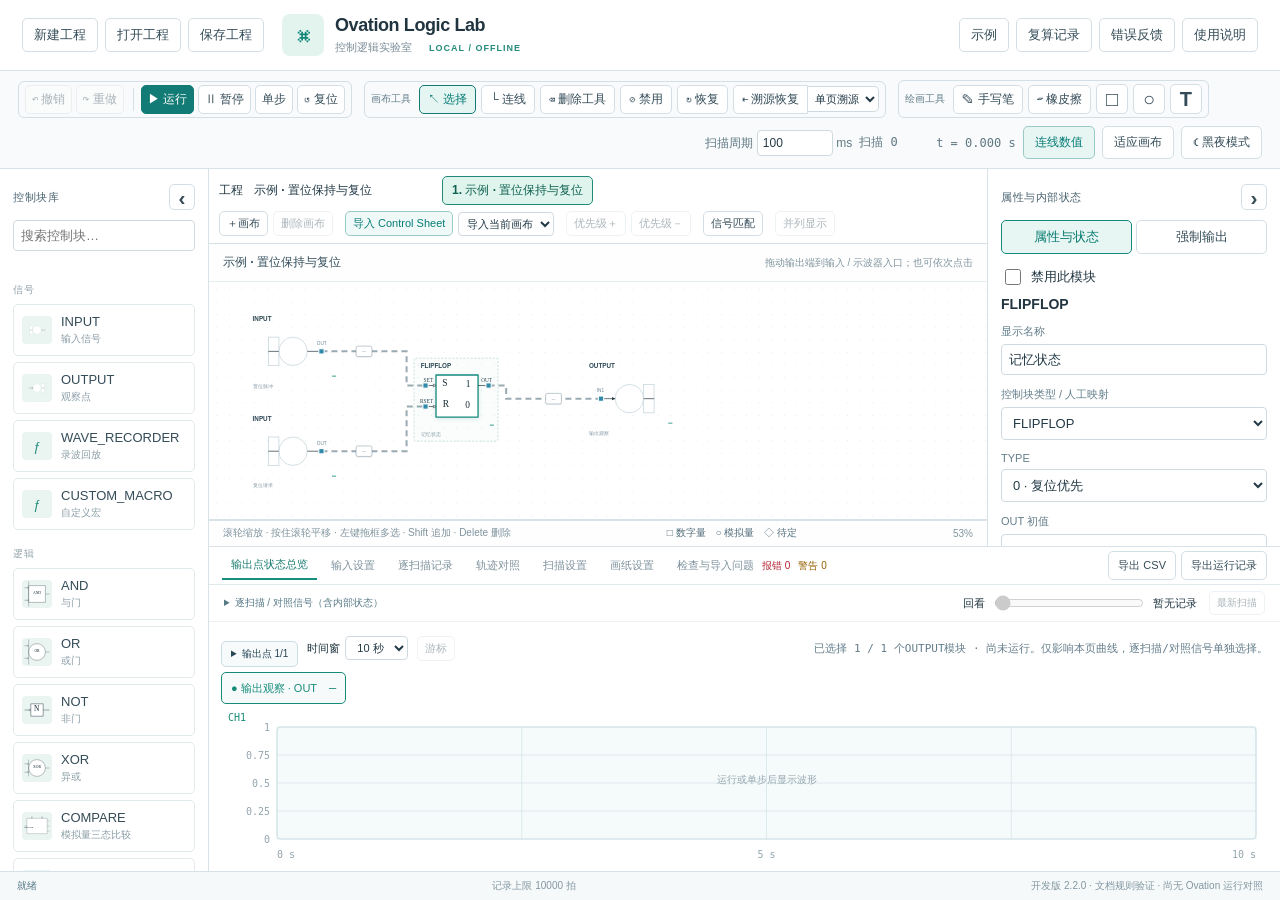
==== commit 7c03cc85: "Release Ovation Logic Lab 2.2.0 Improve Control Sheet import and update existing block symbols with " ====
--- a/index.html
+++ b/index.html
@@ -1,5 +1,5 @@
 <!doctype html>
-<html lang="zh-CN"><head><meta charset="utf-8"><meta name="application-version" content="2.1.0"><meta name="viewport" content="width=device-width,initial-scale=1"><title>Ovation Logic Lab · 离线控制逻辑实验室</title><link rel="stylesheet" href="src/style.css"><script defer src="src/project-state.js"></script><script defer src="src/declared-interfaces.js"></script><script defer src="src/exact-math.js"></script><script defer src="src/signal-quality.js"></script><script defer src="src/basic-analog.js"></script><script defer src="src/elementary.js"></script><script defer src="src/pin-record-data.js"></script><script defer src="src/point-records.js"></script><script defer src="src/packed-words.js"></script><script defer src="src/firstout.js"></script><script defer src="src/bcd.js"></script><script defer src="src/transport.js"></script><script defer src="src/fifo.js"></script><script defer src="src/clock-blocks.js"></script><script defer src="src/wave-recorder.js"></script><script defer src="src/core.js"></script><script defer src="src/engineering.js"></script><script defer src="src/recompute.js"></script><script defer src="src/svg-identity.js"></script><script defer src="src/svg-structure.js"></script><script defer src="src/bindings.js"></script><script defer src="src/source-semantics.js"></script><script defer src="src/svg-port-names.js"></script><script defer src="src/macro-symbols.js"></script><script defer src="src/svg-auto-ports.js"></script><script defer src="src/sheet-title-block.js"></script><script defer src="src/manual-parameter-defaults.js"></script><script defer src="src/importer.js"></script><script defer src="src/connection-evidence.js"></script><script defer src="src/repair.js"></script><script defer src="src/macros.js"></script><script defer src="src/trace.js"></script><script defer src="src/reference-csv.js"></script><script defer src="src/signal-chart.js"></script><script defer src="src/scopes.js"></script><script defer src="src/source-preview.js"></script><script defer src="src/wire-display.js"></script><script defer src="src/manual-wires.js"></script><script defer src="src/wire-networks.js"></script><script defer src="src/text-input.js"></script><script defer src="src/manual-symbol-data.js"></script><script defer src="src/elementary-symbol-data.js"></script><script defer src="src/symbols.js"></script><script defer src="src/theme.js"></script><script defer src="src/vendor/xlsx.mini.min.js"></script><script defer src="src/input-wave-template.js"></script><script defer src="src/input-wave-excel.js"></script><script defer src="src/input-wave-editor.js"></script><script defer src="src/workspace-layout.js"></script><script defer src="src/paper.js"></script><script defer src="src/canvas-delete.js"></script><script defer src="src/annotations.js"></script><script defer src="src/feedback-report.js"></script><script defer src="src/feedback-ui.js"></script><script defer src="src/output-forces-ui.js"></script><script defer src="src/signal-matching.js"></script><script defer src="src/engineering-ui.js"></script><script defer src="src/canvas-workspace.js"></script><script defer src="src/app.js"></script></head>
+<html lang="zh-CN"><head><meta charset="utf-8"><meta name="application-version" content="2.2.0"><meta name="viewport" content="width=device-width,initial-scale=1"><title>Ovation Logic Lab · 离线控制逻辑实验室</title><link rel="stylesheet" href="src/style.css"><script defer src="src/project-state.js"></script><script defer src="src/declared-interfaces.js"></script><script defer src="src/exact-math.js"></script><script defer src="src/signal-quality.js"></script><script defer src="src/basic-analog.js"></script><script defer src="src/elementary.js"></script><script defer src="src/pin-record-data.js"></script><script defer src="src/point-records.js"></script><script defer src="src/packed-words.js"></script><script defer src="src/firstout.js"></script><script defer src="src/bcd.js"></script><script defer src="src/transport.js"></script><script defer src="src/fifo.js"></script><script defer src="src/clock-blocks.js"></script><script defer src="src/wave-recorder.js"></script><script defer src="src/core.js"></script><script defer src="src/engineering.js"></script><script defer src="src/recompute.js"></script><script defer src="src/svg-field-codec.js"></script><script defer src="src/svg-identity.js"></script><script defer src="src/svg-structure.js"></script><script defer src="src/bindings.js"></script><script defer src="src/source-semantics.js"></script><script defer src="src/svg-port-names.js"></script><script defer src="src/macro-symbols.js"></script><script defer src="src/svg-auto-ports.js"></script><script defer src="src/sheet-title-block.js"></script><script defer src="src/manual-parameter-defaults.js"></script><script defer src="src/importer.js"></script><script defer src="src/connection-evidence.js"></script><script defer src="src/repair.js"></script><script defer src="src/macros.js"></script><script defer src="src/trace.js"></script><script defer src="src/reference-csv.js"></script><script defer src="src/signal-chart.js"></script><script defer src="src/scopes.js"></script><script defer src="src/source-preview.js"></script><script defer src="src/wire-display.js"></script><script defer src="src/manual-wires.js"></script><script defer src="src/wire-networks.js"></script><script defer src="src/text-input.js"></script><script defer src="src/manual-symbol-data.js"></script><script defer src="src/elementary-symbol-data.js"></script><script defer src="src/standard-symbol-data.js"></script><script defer src="src/standard-symbols.js"></script><script defer src="src/symbols.js"></script><script defer src="src/theme.js"></script><script defer src="src/vendor/xlsx.mini.min.js"></script><script defer src="src/input-wave-template.js"></script><script defer src="src/input-wave-excel.js"></script><script defer src="src/input-wave-editor.js"></script><script defer src="src/workspace-layout.js"></script><script defer src="src/paper.js"></script><script defer src="src/canvas-delete.js"></script><script defer src="src/annotations.js"></script><script defer src="src/feedback-report.js"></script><script defer src="src/feedback-ui.js"></script><script defer src="src/output-forces-ui.js"></script><script defer src="src/signal-matching.js"></script><script defer src="src/engineering-ui.js"></script><script defer src="src/canvas-workspace.js"></script><script defer src="src/app.js"></script></head>
 <body class="output-overview-open">
 <header><nav id="project-actions" aria-label="工程操作"><button data-testid="new" id="new">新建工程</button><button id="open">打开工程</button><button data-testid="save" id="save">保存工程</button></nav><div class="brand"><span class="brand-icon">⌘</span><div><h1>Ovation Logic Lab</h1><span>控制逻辑实验室 <b>LOCAL / OFFLINE</b></span></div></div><nav class="reference-actions" aria-label="资料与帮助"><button id="example">示例</button><button id="recompute-record">复算记录</button><button id="import" class="accent">导入 Control Sheet</button><button id="feedback">错误反馈</button><button id="help">使用说明</button></nav></header>
 <section class="toolbar"><div class="simulation-tools tool-group" role="toolbar" aria-label="运行工具"><button id="undo" title="Ctrl+Z">↶ 撤销</button><button id="redo" title="Ctrl+Y">↷ 重做</button><span class="divider"></span><button data-testid="run" id="run" class="primary">▶ 运行</button><button id="pause">Ⅱ 暂停</button><button data-testid="step" id="step">单步</button><button data-testid="reset" id="reset">↺ 复位</button></div><div class="editor-tools"><div class="canvas-tools tool-group" role="toolbar" aria-label="画布工具"><span>画布工具</span><button id="select-tool" type="button" aria-pressed="true" title="选择与移动；Esc退出删除模式">↖ 选择</button><button id="wire-tool" type="button" aria-pressed="false" title="点击端口或主线起笔，点击空白放置折点，接到目标端口完成；Esc取消">└ 连线</button><button id="delete-tool" type="button" aria-pressed="false" title="点击删除元素，空白拖框批量删除；Esc退出">⌫ 删除工具</button><button id="disable-tool" type="button" aria-pressed="false" title="点击禁用模块，依赖它的下游自动暂停；保留连线">⊘ 禁用</button><button id="restore-tool" type="button" aria-pressed="false" title="点击恢复被禁用的模块">↻ 恢复</button><div class="recovery-tools"><button id="trace-output-tool" type="button" aria-pressed="false" title="进入先禁用全部模块，再点击OUTPUT观察点或其IN1端子，累加恢复上游依赖；Esc退出">⇤ 溯源恢复</button><select id="trace-output-scope" aria-label="溯源范围" title="单页只恢复本页上游；跨页沿同名共享信号恢复其他画布上游"><option value="canvas">单页溯源</option><option value="project" disabled>跨页溯源</option></select></div></div><div class="drawing-tools tool-group" role="toolbar" aria-label="绘画工具"><span title="临时标注不保存，刷新或关闭页面后丢弃">绘画工具</span><button id="pen-tool" type="button" aria-expanded="false" aria-controls="pen-settings" aria-haspopup="dialog" aria-pressed="false" title="在网页上临时手写，Esc退出">✎ 手写笔</button><button id="eraser-tool" type="button" aria-pressed="false" aria-expanded="false" aria-controls="eraser-settings" aria-haspopup="dialog" title="局部擦除">▱ 橡皮擦</button><button id="rect-tool" type="button" class="drawing-symbol" aria-label="方框" aria-pressed="false" aria-expanded="false" aria-controls="rect-settings" aria-haspopup="dialog" title="拖拽画方框，Shift约束正方形">□</button><button id="ellipse-tool" type="button" class="drawing-symbol" aria-label="圆形与椭圆" aria-pressed="false" aria-expanded="false" aria-controls="ellipse-settings" aria-haspopup="dialog" title="拖拽画椭圆，Shift约束正圆">○</button><button id="text-tool" type="button" class="drawing-symbol" aria-label="添加文本" aria-pressed="false" aria-expanded="false" aria-controls="text-settings" aria-haspopup="dialog" title="点击位置输入文字，Ctrl+Enter完成，Esc取消">T</button></div></div><div class="timing"><label>扫描周期 <input id="period" type="number" value="100" min="0.001" step="0.001"> ms</label><span data-testid="tick" id="tick">扫描 0</span><span id="time">t = 0.000 s</span><button id="wire-values" aria-pressed="true" title="显示连线源端状态与数值，模拟量采用6位有效数字；悬停查看完整值">连线数值</button><button id="fit">适应画布</button><button id="theme-toggle" aria-pressed="false">☾ 黑夜模式</button></div></section>
@@ -7,7 +7,7 @@
 <section class="canvas-panel"><div class="canvas-top"><span id="title">未命名逻辑</span><span id="execution-scope-summary" role="status" hidden></span><span id="canvas-hint">点击输出端口，再点击输入端口连线</span></div><div class="canvas-workspace"><svg id="canvas" tabindex="0" aria-label="逻辑组态画布"><defs><pattern id="grid" width="24" height="24" patternUnits="userSpaceOnUse"><circle cx="1" cy="1" r="0.8" fill="#cbd7dc"/></pattern></defs><rect id="paper-surface" pointer-events="none"/><rect id="grid-bg" x="-100000" y="-100000" width="200000" height="200000" fill="url(#grid)"/><rect id="paper-boundary" class="paper-boundary" aria-label="画纸边界" pointer-events="none"/><g id="title-block-layer" pointer-events="none"></g><g id="edge-layer"></g><g id="probe-layer"></g><g id="node-layer"></g><g id="scope-layer"></g><g id="gesture-layer" pointer-events="none"></g></svg><section id="source-panel" class="source-panel hidden"><div class="source-preview-head"><strong id="source-title">原SVG</strong><button id="source-close">关闭对照</button></div><div class="source-preview-tools"><button id="source-overview">整张原图</button><button id="source-focus">定位连接</button><span>滚轮缩放 · 拖动平移 · 点击对象查看属性</span></div><div id="source-viewport"></div><details id="source-object-panel" class="source-object-panel hidden"><summary>所选源对象 · 原始属性</summary><div id="source-object-links"></div><pre id="source-object-details"></pre></details><div id="source-description"></div><div id="source-warnings"></div></section></div><div class="canvas-bottom"><div id="workspace-splitter" role="separator" tabindex="0" aria-label="调整底部面板高度" aria-orientation="horizontal" aria-controls="results-panel" title="按住上沿上下拖动调整底部区域；双击恢复默认高度"></div><span id="selection-hint">滚轮缩放 · 按住滚轮平移 · 左键拖框多选 · Shift 追加 · Delete 删除</span><span class="pin-legend" title="输入和输出引脚形状表示手册定义的信号类型">□ 数字量　○ 模拟量　◇ 待定</span><span id="zoom">100%</span></div></section>
 <aside class="inspector"><div class="panel-label"><span class="panel-title">属性与内部状态</span><button id="inspector-toggle" class="sidebar-toggle" type="button" aria-expanded="true" aria-controls="inspector-content" aria-label="收起属性与内部状态" title="收起属性与内部状态">›</button></div><div id="inspector-content"><div id="inspector-tabs" role="tablist" aria-label="模块设置"><button id="properties-tab" role="tab" aria-controls="properties" aria-selected="true">属性与状态</button><button id="forces-tab" role="tab" aria-controls="force-panel" aria-selected="false" tabindex="-1">强制输出</button></div><button id="force-clear-stale" hidden>取消本模块强制</button><div id="properties" role="tabpanel" aria-labelledby="properties-tab"></div><div id="force-panel" role="tabpanel" aria-labelledby="forces-tab" hidden></div></div></aside>
 <section id="results-panel" class="results"><div class="results-head"><div><button class="tab active" data-tab="trends">输出点状态总览</button><button class="tab" data-tab="inputs">输入设置</button><button class="tab" data-tab="records">逐扫描记录</button><button class="tab" data-tab="compare">轨迹对照</button><button class="tab" data-tab="execution">扫描设置</button><button class="tab" data-tab="paper">画纸设置</button><button class="tab" data-tab="problems">检查与导入问题 <span class="problem-count error">报错 <span id="issue-count">0</span></span> <span class="problem-count warning">警告 <span id="warning-count">0</span></span></button></div><div><button id="export-csv">导出 CSV</button><button id="export-run">导出运行记录</button></div></div><div class="observation-controls"><details id="signal-picker"><summary>逐扫描 / 对照信号（含内部状态）</summary><div class="signal-actions"><button id="signals-default">前六路输出</button><button id="signals-selected">当前块</button><button id="signals-clear">清空选择</button></div><div id="signal-options"></div></details><label class="history-control">回看 <input id="history-cursor" type="range" min="0" max="0" value="0" step="1" disabled><span id="history-label">暂无记录</span></label><button id="history-latest">最新扫描</button></div><div id="inputs" class="tab-content hidden"><div class="input-settings-toolbar"><label>选择INPUT输入源 <select id="input-source" aria-label="选择INPUT输入源"></select></label><span>时间单位：秒；类型受已连接引脚限制。切换输入源保留草稿，应用后才参与仿真。</span></div><div id="input-settings"></div></div><div id="trends" class="tab-content"><div class="overview-toolbar"><details id="output-overview-picker"><summary>输出点 <span id="output-overview-count">0/0</span></summary><div class="output-overview-controls"><div><strong>选择OUTPUT模块</strong><button id="output-overview-all">全部输出点</button><button id="output-overview-clear">清空输出点</button></div><div id="output-overview-options"></div></div></details><label>时间窗 <select id="overview-window" aria-label="输出总览时间窗"><option value="1">1 秒</option><option value="5">5 秒</option><option value="10" selected>10 秒</option><option value="30">30 秒</option></select></label><button id="overview-cursor" aria-pressed="false" title="开启后点击或拖动图表查看历史采样值">游标</button><span id="output-overview-summary"></span></div><div id="legend"></div><svg id="chart" class="signal-chart" viewBox="0 0 600 200" preserveAspectRatio="none" aria-label="信号变化曲线"></svg></div><div id="records" class="tab-content hidden"></div><div id="compare" class="tab-content hidden"><div class="compare-form"><label>参考 JSON / CSV <input id="reference-file" type="file" accept=".json,.csv"></label><span id="reference-name">未载入</span><label>来源 <select id="reference-kind"><option value="">请选择来源</option><option value="simulator">模拟器生成</option><option value="manual">人工整理</option><option value="ovation-runtime">Ovation 运行采集</option></select></label><label>来源与工况依据 <input id="reference-note" type="text" placeholder="设备/版本、工况、采集或整理方法"></label><label>绝对容差 <input id="compare-abs" type="number" min="0" step="any" value="0"></label><label>相对容差 <input id="compare-rel" type="number" min="0" step="any" value="0"></label><label>时间容差（秒）<input id="compare-time" type="number" min="0" step="any" value="0"></label><button id="compare-run">对照所选信号</button><button id="export-comparison" disabled>导出对照报告</button></div><div id="comparison-result" class="source-note">先运行当前组态，选择观察信号，并载入参考轨迹。按相同 tick 对齐；布尔值精确比较。参考格式见 README。</div></div><div id="execution" class="tab-content hidden"></div><div id="paper" class="tab-content hidden"></div><div id="problems" class="tab-content hidden"><div id="issues" data-testid="issues"></div></div></section>
-</main><footer><span data-testid="status" id="status" role="status">就绪</span><span id="recording-capacity"></span><span>开发版 2.1.0 · 文档规则验证 · 尚无 Ovation 运行对照</span></footer>
+</main><footer><span data-testid="status" id="status" role="status">就绪</span><span id="recording-capacity"></span><span>开发版 2.2.0 · 文档规则验证 · 尚无 Ovation 运行对照</span></footer>
 
 <div id="pen-settings" class="drawing-settings" data-drawing-settings="pen" popover="auto" role="dialog" aria-label="手写笔设置"><div class="drawing-settings-head"><strong>手写笔</strong><button id="pen-settings-close" type="button" aria-label="关闭手写笔设置">×</button></div><label class="pen-width-label">粗细<select id="pen-width" aria-label="笔画粗细"><option value="1">1</option><option value="2">2</option><option value="4" selected>4</option><option value="8">8</option><option value="12">12</option><option value="16">16</option></select></label><div class="annotation-colors" role="group" aria-label="手写笔颜色"><button type="button" data-drawing-color="#dc2626" data-pen-color="#dc2626" aria-label="红色" title="红色" aria-pressed="true" style="--pen-color:#dc2626"></button><button type="button" data-drawing-color="#ea580c" data-pen-color="#ea580c" aria-label="橙色" title="橙色" aria-pressed="false" style="--pen-color:#ea580c"></button><button type="button" data-drawing-color="#eab308" data-pen-color="#eab308" aria-label="黄色" title="黄色" aria-pressed="false" style="--pen-color:#eab308"></button><button type="button" data-drawing-color="#16a34a" data-pen-color="#16a34a" aria-label="绿色" title="绿色" aria-pressed="false" style="--pen-color:#16a34a"></button><button type="button" data-drawing-color="#2563eb" data-pen-color="#2563eb" aria-label="蓝色" title="蓝色" aria-pressed="false" style="--pen-color:#2563eb"></button><button type="button" data-drawing-color="#9333ea" data-pen-color="#9333ea" aria-label="紫色" title="紫色" aria-pressed="false" style="--pen-color:#9333ea"></button><button type="button" data-drawing-color="#111827" data-pen-color="#111827" aria-label="黑色" title="黑色" aria-pressed="false" style="--pen-color:#111827"></button><button type="button" data-drawing-color="#ffffff" data-pen-color="#ffffff" aria-label="白色" title="白色" aria-pressed="false" style="--pen-color:#ffffff"></button></div></div>
 <div id="rect-settings" class="drawing-settings" data-drawing-settings="rect" popover="auto" role="dialog" aria-label="方框设置"><div class="drawing-settings-head"><strong>方框</strong><button id="rect-settings-close" type="button" aria-label="关闭方框设置">×</button></div><label class="pen-width-label">粗细<select id="rect-width" aria-label="笔画粗细"><option value="1">1</option><option value="2">2</option><option value="4" selected>4</option><option value="8">8</option><option value="12">12</option><option value="16">16</option></select></label><div class="annotation-colors" role="group" aria-label="方框颜色"><button type="button" data-drawing-color="#dc2626" aria-label="红色" title="红色" aria-pressed="true" style="--pen-color:#dc2626"></button><button type="button" data-drawing-color="#ea580c" aria-label="橙色" title="橙色" aria-pressed="false" style="--pen-color:#ea580c"></button><button type="button" data-drawing-color="#eab308" aria-label="黄色" title="黄色" aria-pressed="false" style="--pen-color:#eab308"></button><button type="button" data-drawing-color="#16a34a" aria-label="绿色" title="绿色" aria-pressed="false" style="--pen-color:#16a34a"></button><button type="button" data-drawing-color="#2563eb" aria-label="蓝色" title="蓝色" aria-pressed="false" style="--pen-color:#2563eb"></button><button type="button" data-drawing-color="#9333ea" aria-label="紫色" title="紫色" aria-pressed="false" style="--pen-color:#9333ea"></button><button type="button" data-drawing-color="#111827" aria-label="黑色" title="黑色" aria-pressed="false" style="--pen-color:#111827"></button><button type="button" data-drawing-color="#ffffff" aria-label="白色" title="白色" aria-pressed="false" style="--pen-color:#ffffff"></button></div></div>
